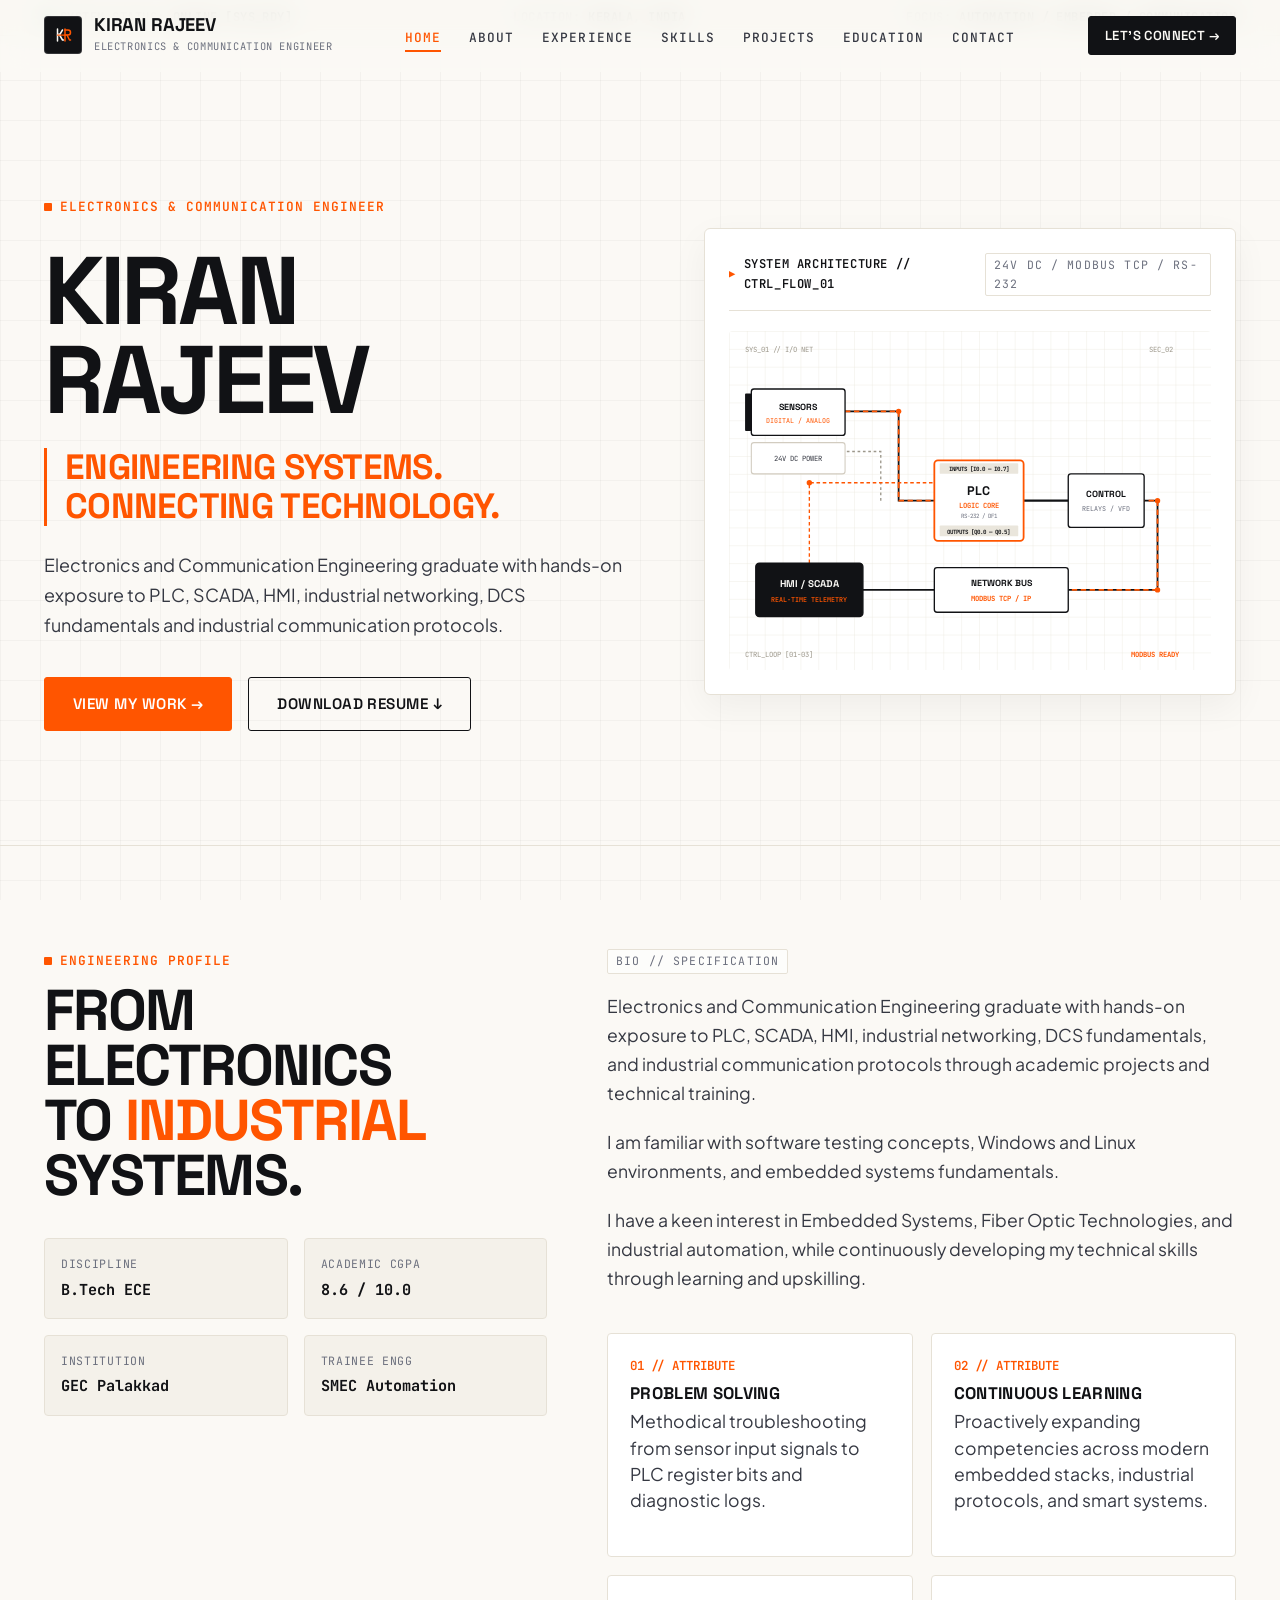
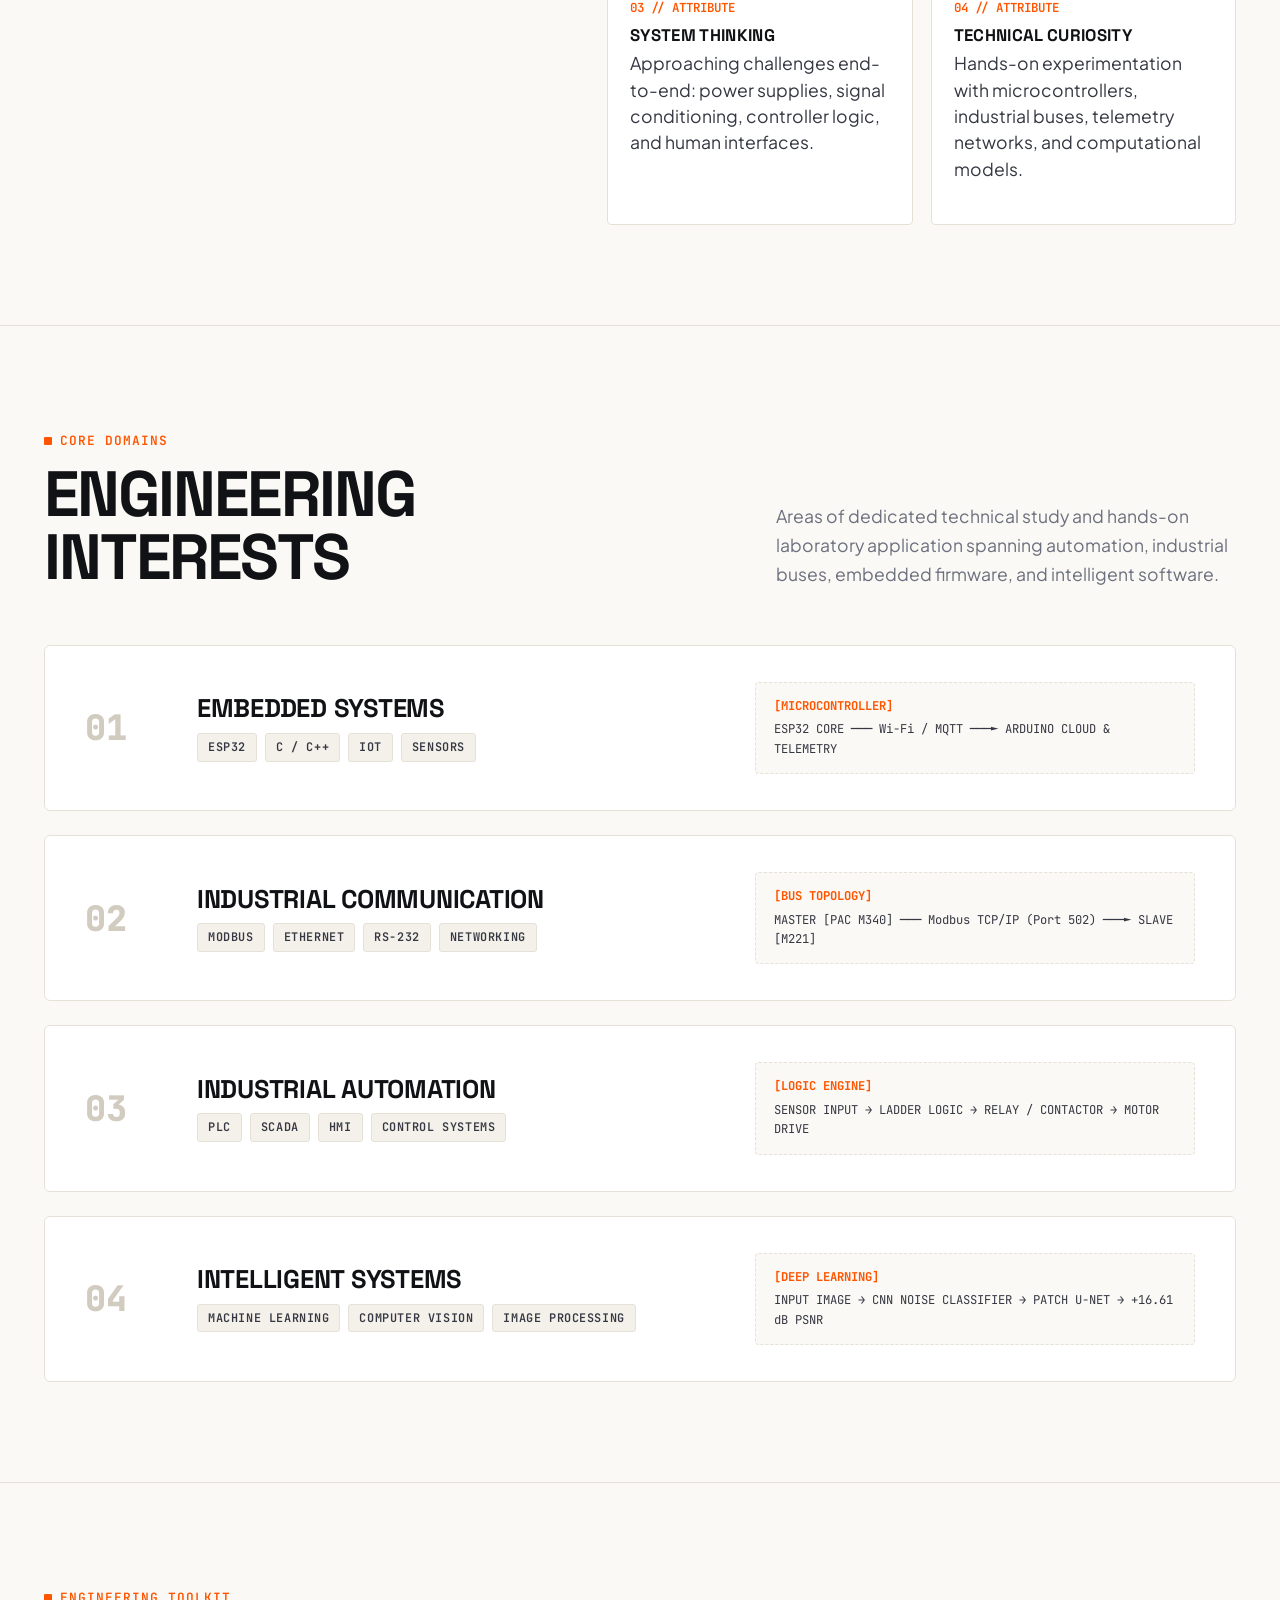
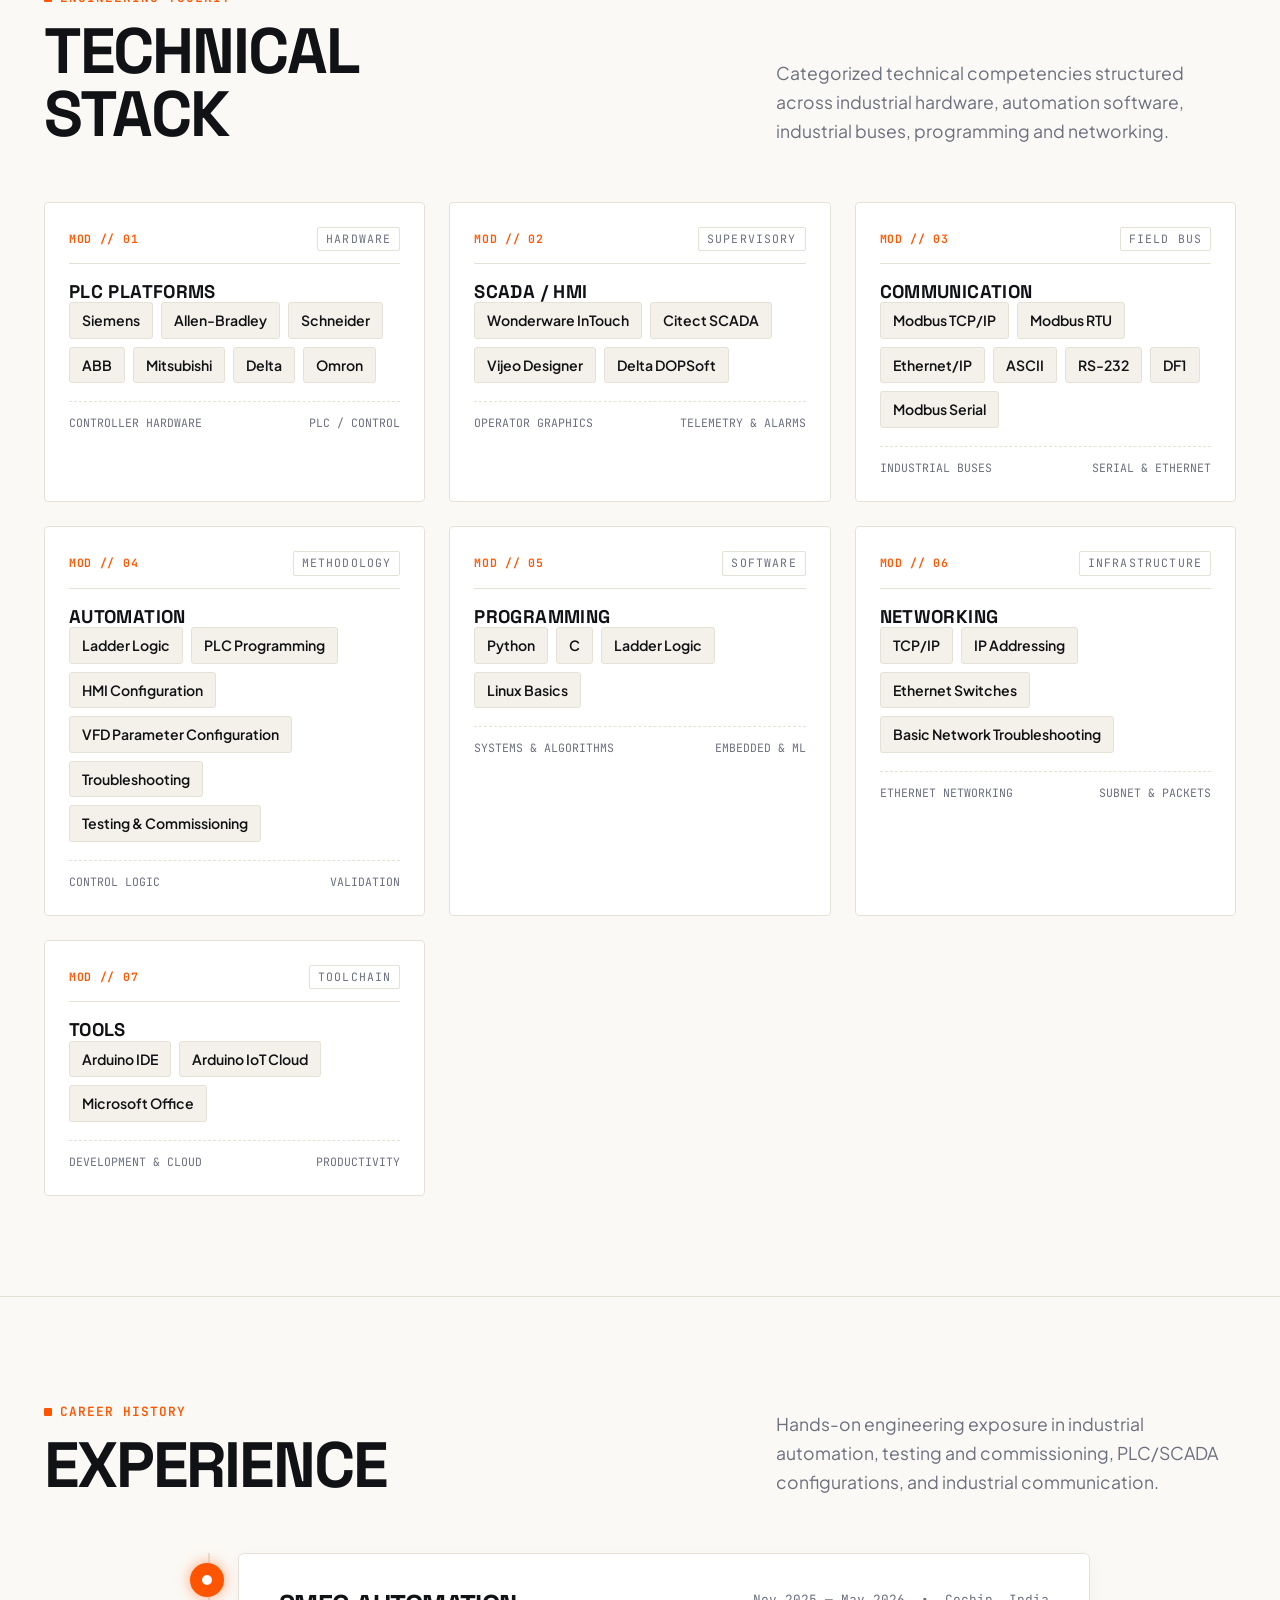
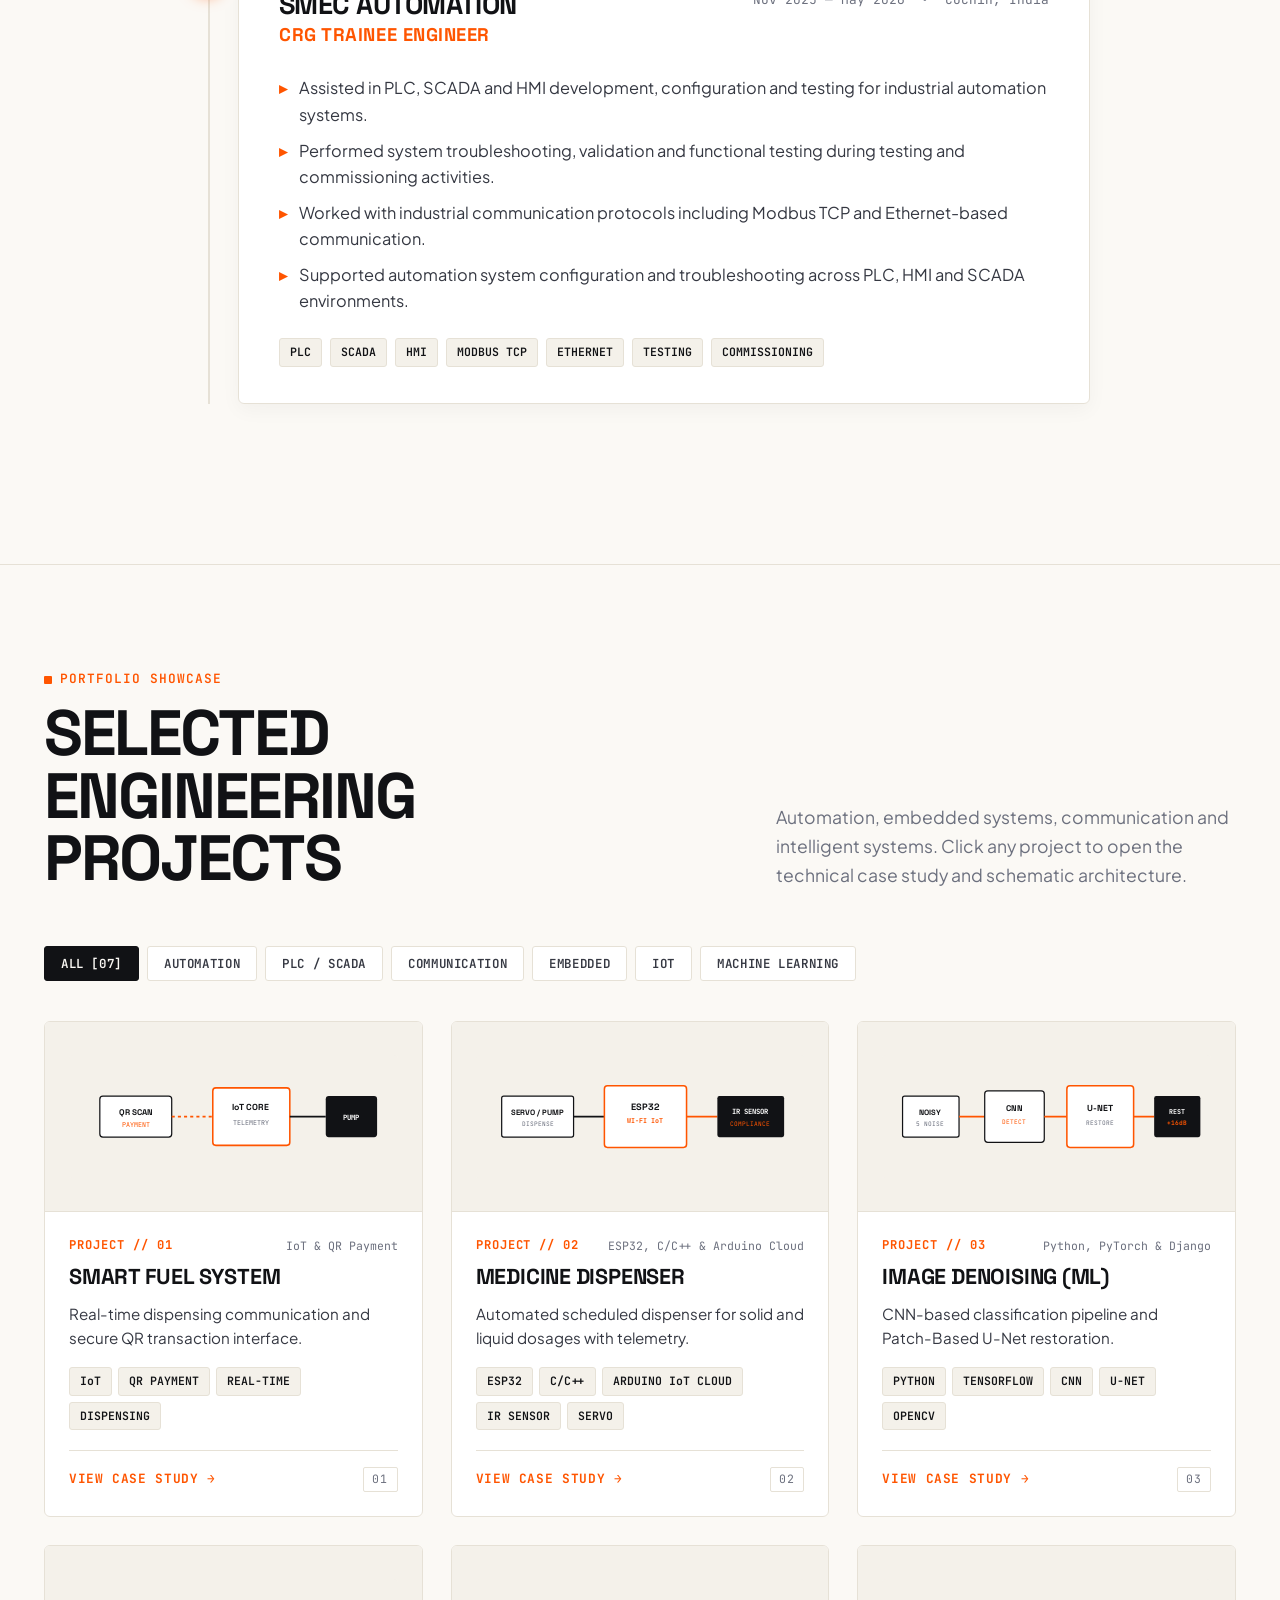
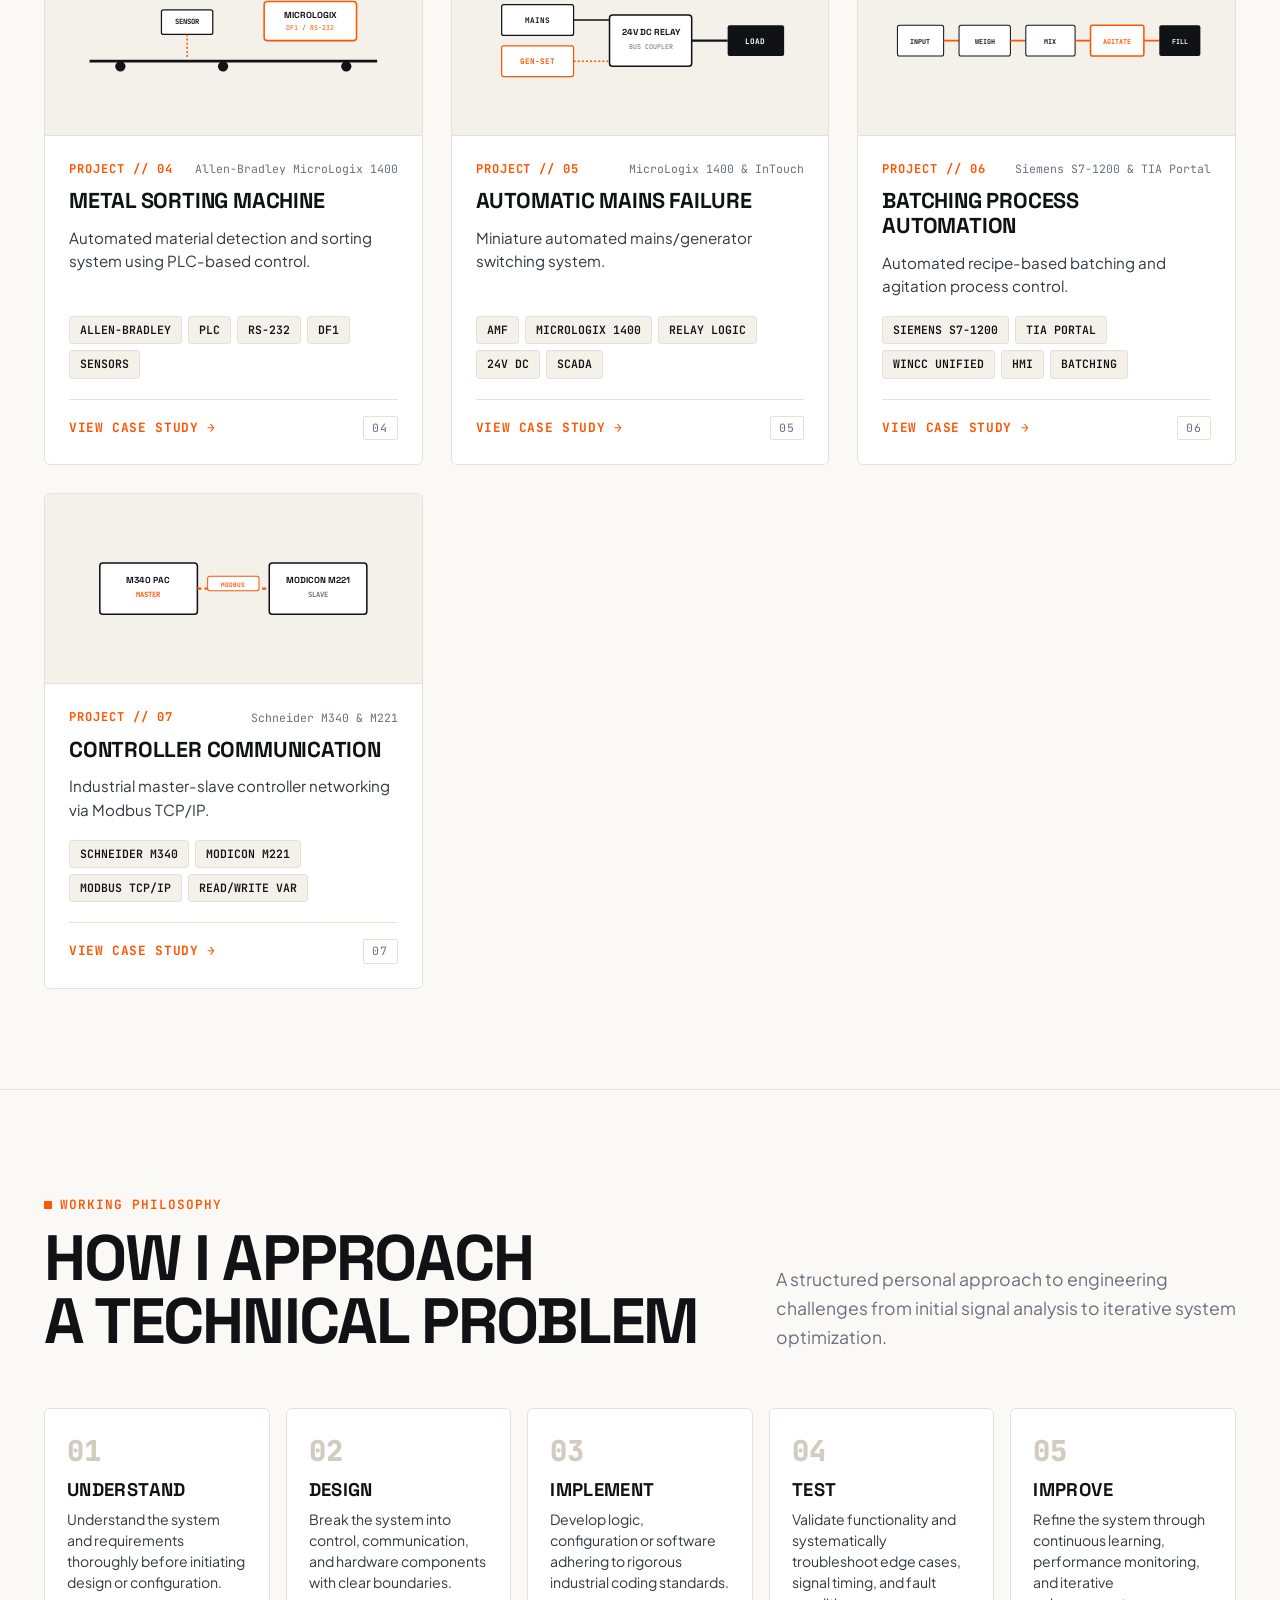
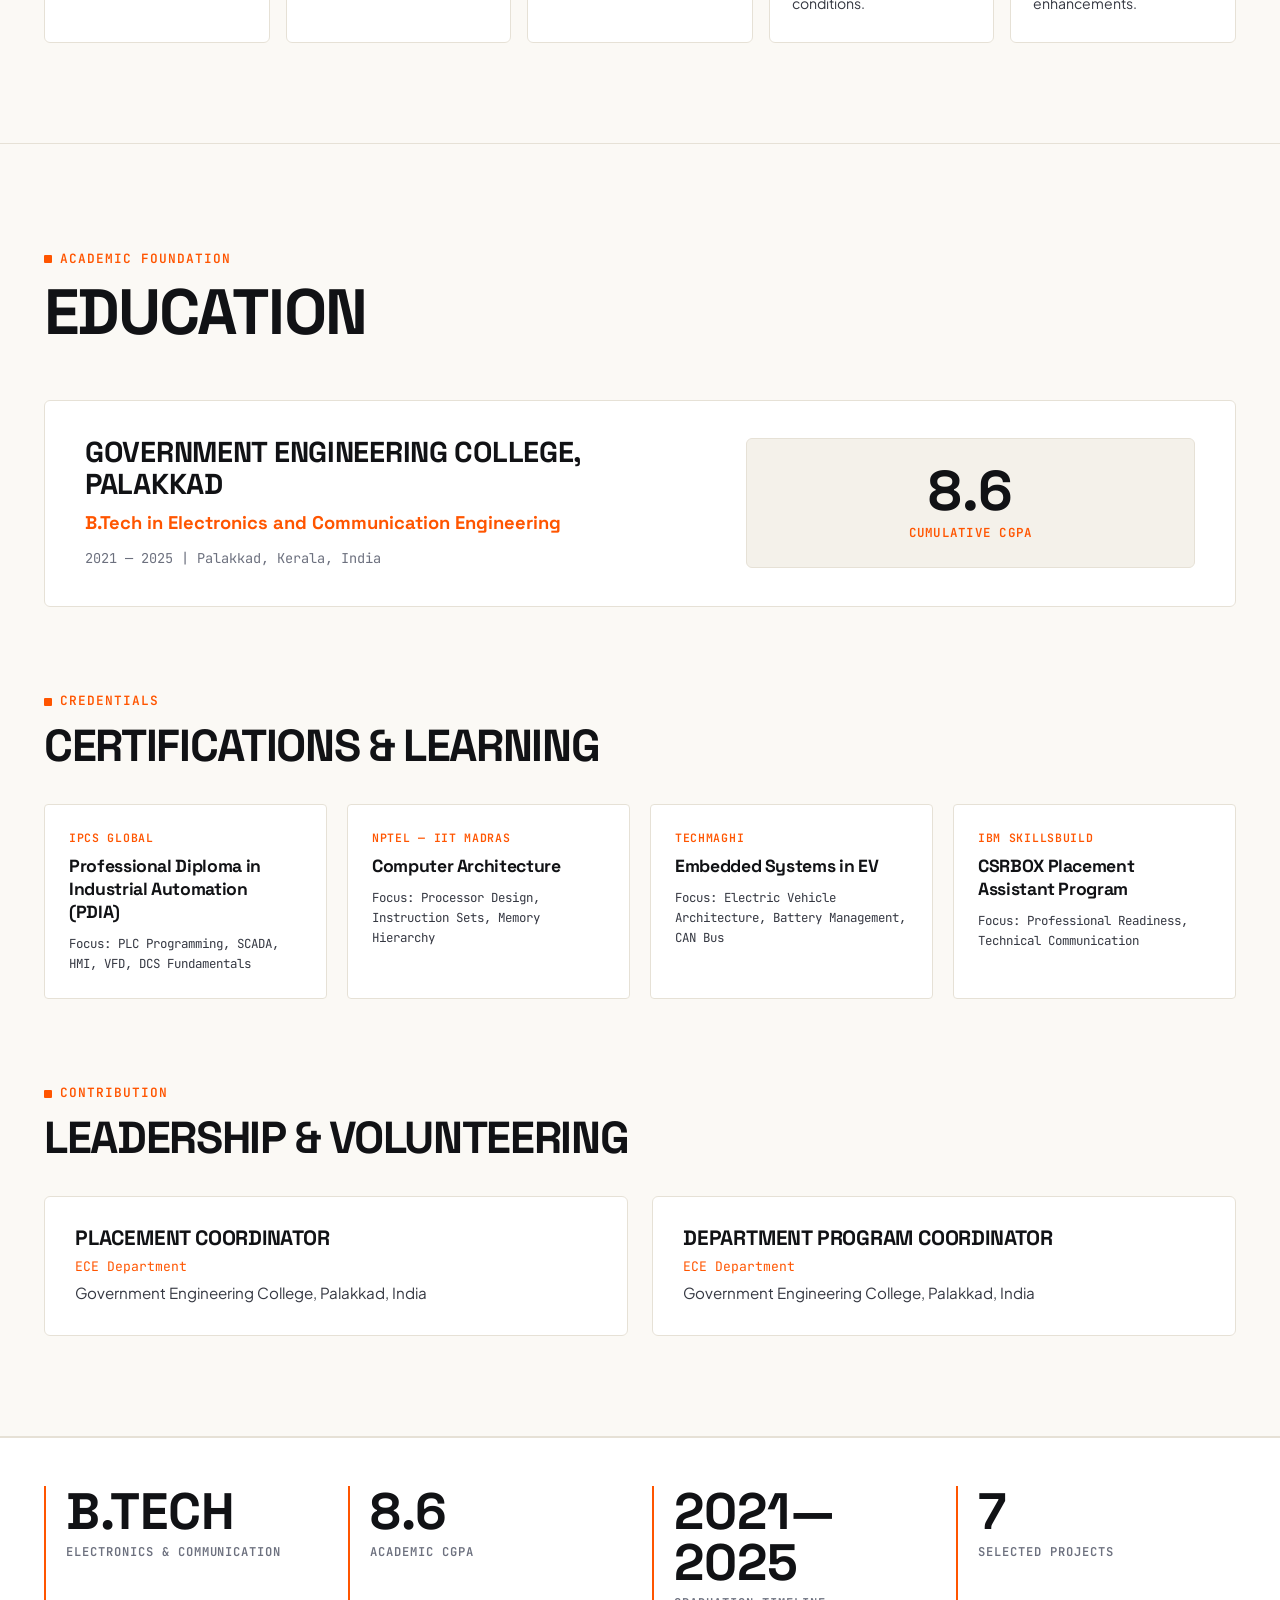
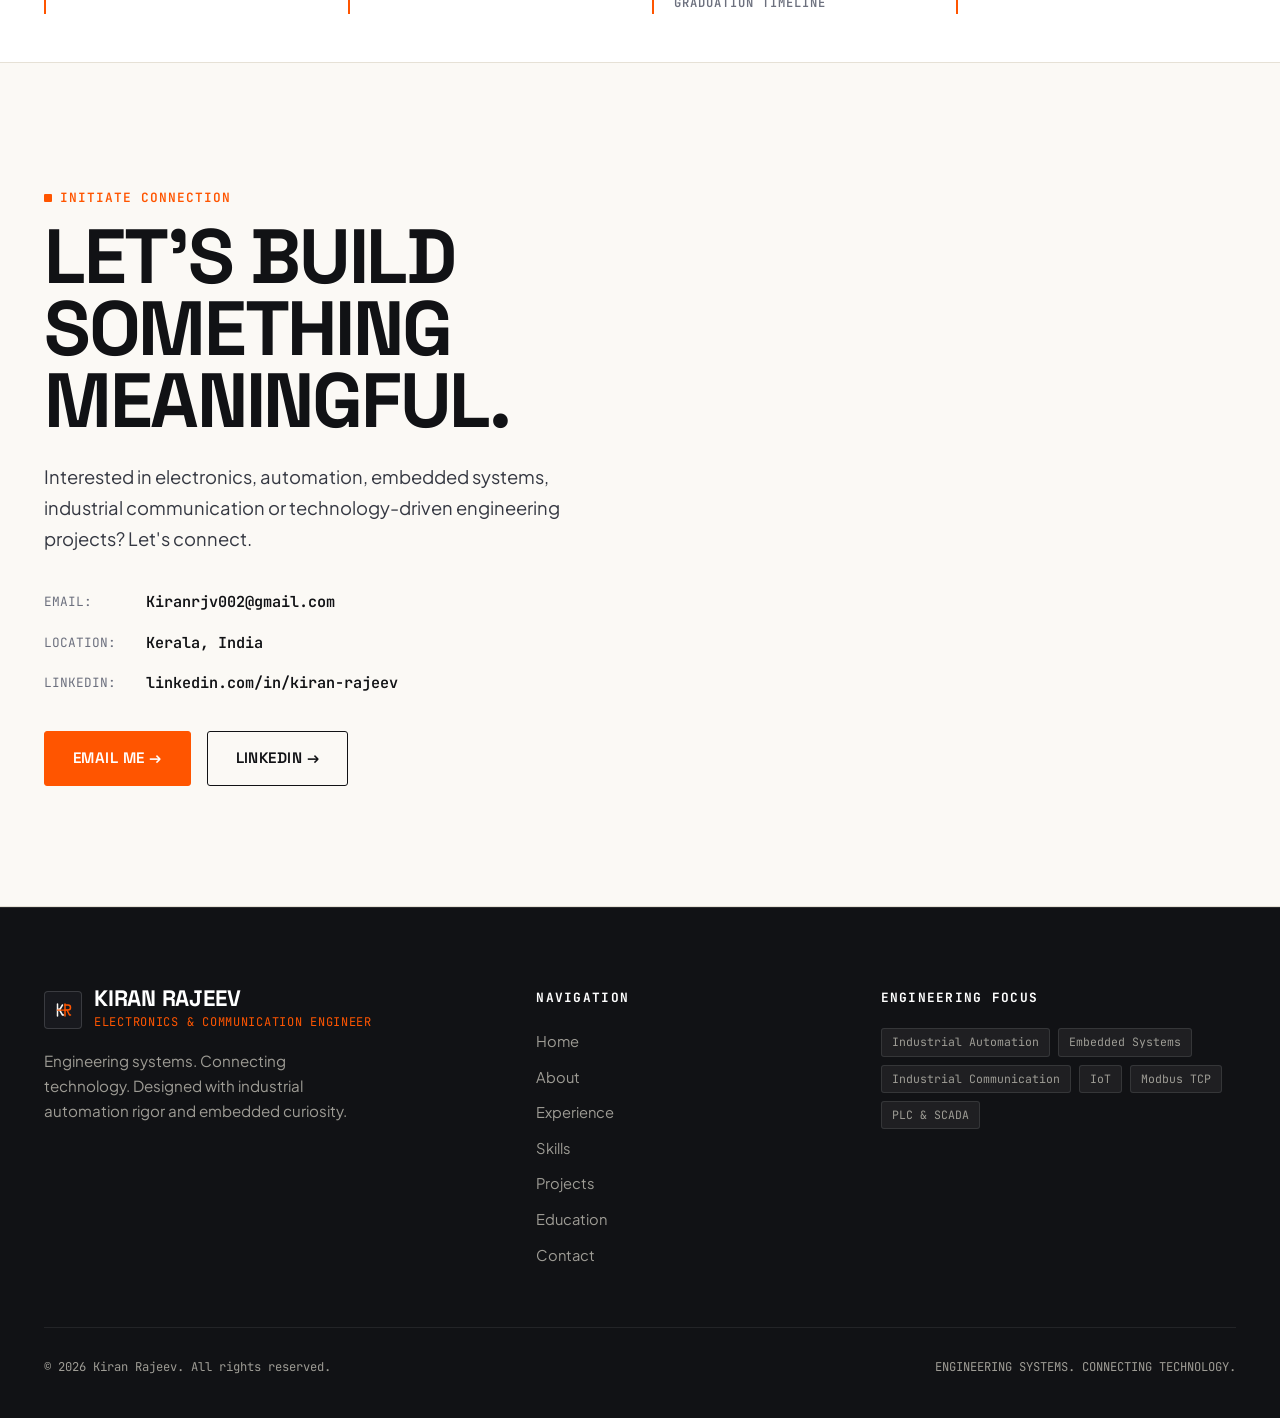
==== index.html @ c67a8791 "Fix resume download button" ====
<!DOCTYPE html>
<html lang="en">
<head>
  <meta charset="UTF-8">
  <meta name="viewport" content="width=device-width, initial-scale=1.0">
  <title>Kiran Rajeev | Electronics &amp; Communication Engineer</title>
  <meta name="description" content="Portfolio of Kiran Rajeev, Electronics and Communication Engineer with project experience in industrial automation, PLC, SCADA, HMI, industrial communication, embedded systems, IoT and machine learning.">
  <meta name="author" content="Kiran Rajeev">
  <link rel="icon" type="image/svg+xml" href="assets/favicon.svg">

  <!-- OpenGraph Metadata -->
  <meta property="og:title" content="Kiran Rajeev | Electronics &amp; Communication Engineer">
  <meta property="og:description" content="Engineering Systems. Connecting Technology. Industrial Automation, PLC/SCADA, Embedded Systems &amp; Industrial Communication.">
  <meta property="og:type" content="website">

  <!-- Google Fonts: Space Grotesk (Editorial Display), Plus Jakarta Sans (Clean Modern Body), JetBrains Mono (Technical Labels) -->
  <link rel="preconnect" href="https://fonts.googleapis.com">
  <link rel="preconnect" href="https://fonts.gstatic.com" crossorigin>
  <link href="https://fonts.googleapis.com/css2?family=JetBrains+Mono:wght@400;500;600;700&family=Plus+Jakarta+Sans:wght@300;400;500;600;700;800&family=Space+Grotesk:wght@400;500;600;700;800&display=swap" rel="stylesheet">

  <!-- Stylesheets -->
  <link rel="stylesheet" href="css/style.css">
  <link rel="stylesheet" href="css/engineering.css">
</head>
<body>

  <!-- ==========================================================================
       TOP SYSTEM STATUS BAR (Industrial Control Panel Element)
       ========================================================================== -->
  <aside class="system-status-bar" aria-label="System telemetry bar">
    <div class="container status-grid">
      <div class="status-item">
        <span class="led-indicator" aria-hidden="true"></span>
        <span class="status-key">SYSTEM STATUS:</span>
        <span class="status-val">ONLINE [SYS_RDY]</span>
      </div>
      <div class="status-item">
        <span class="status-key">LOCATION:</span>
        <span class="status-val">KERALA, INDIA</span>
      </div>
      <div class="status-item">
        <span class="status-key">FOCUS:</span>
        <span class="status-val">AUTOMATION / EMBEDDED / COMMUNICATION</span>
      </div>
      
    </div>
  </aside>

  <!-- ==========================================================================
       STICKY NAVIGATION BAR
       ========================================================================== -->
  <header class="site-header" id="navbar">
    <div class="container nav-inner">
      <a href="#hero" class="brand-logo" aria-label="Kiran Rajeev Homepage">
        <div class="monogram-icon" aria-hidden="true">
          <!-- Geometric Minimal Circuit KR Monogram -->
          <svg width="24" height="24" viewBox="0 0 48 48" fill="none">
            <line x1="13" y1="12" x2="13" y2="36" stroke="#FBF9F5" stroke-width="3" stroke-linecap="round"/>
            <path d="M13 24 H17 L23 14" stroke="#FBF9F5" stroke-width="3" stroke-linecap="round" stroke-linejoin="round"/>
            <path d="M16 22 L23 34 H25" stroke="#FBF9F5" stroke-width="3" stroke-linecap="round" stroke-linejoin="round"/>
            <path d="M13 24 H28" stroke="#FF5500" stroke-width="2.5" stroke-linecap="round"/>
            <line x1="28" y1="12" x2="28" y2="36" stroke="#FF5500" stroke-width="3" stroke-linecap="round"/>
            <path d="M28 14 H34 C37 14 39 16 39 19 C39 22 37 24 34 24 H28" stroke="#FF5500" stroke-width="3" stroke-linecap="round" stroke-linejoin="round"/>
            <path d="M32 24 L37 34 H39" stroke="#FF5500" stroke-width="3" stroke-linecap="round" stroke-linejoin="round"/>
          </svg>
        </div>
        <div class="brand-text">
          <span class="brand-name">KIRAN RAJEEV</span>
          <span class="brand-role">ELECTRONICS &amp; COMMUNICATION ENGINEER</span>
        </div>
      </a>

      <!-- Center & Right Navigation -->
      <nav aria-label="Main Navigation">
        <ul class="nav-menu" id="navMenu">
          <li><a href="#hero" class="nav-link active">Home</a></li>
          <li><a href="#about" class="nav-link">About</a></li>
          <li><a href="#experience" class="nav-link">Experience</a></li>
          <li><a href="#skills" class="nav-link">Skills</a></li>
          <li><a href="#projects" class="nav-link">Projects</a></li>
          <li><a href="#education" class="nav-link">Education</a></li>
          <li><a href="#contact" class="nav-link">Contact</a></li>
        </ul>
      </nav>

      <div class="nav-actions">
        <a href="#contact" class="btn btn-primary btn-sm">LET'S CONNECT →</a>
        <button class="menu-toggle" id="menuToggle" aria-label="Toggle Navigation Menu" aria-expanded="false">
          <span></span>
          <span></span>
          <span></span>
        </button>
      </div>
    </div>
  </header>

  <main id="mainContent">

    <!-- ==========================================================================
         05 & 06. HERO SECTION WITH INDUSTRIAL CONTROL SYSTEM BLUEPRINT
         ========================================================================== -->
    <section class="hero-section" id="hero">
      <div class="container hero-grid">
        
        <!-- Left Editorial Content -->
        <div class="hero-content">
          <div class="hero-eyebrow seq-hidden seq-delay-1">
            <span class="tech-label">ELECTRONICS &amp; COMMUNICATION ENGINEER</span>
          </div>

          <h1 class="hero-name seq-hidden seq-delay-2">
            <span>KIRAN</span>
            <span>RAJEEV</span>
          </h1>

          <div class="hero-statement seq-hidden seq-delay-3">
            ENGINEERING SYSTEMS.<br>CONNECTING TECHNOLOGY.
          </div>

          <p class="hero-desc seq-hidden seq-delay-4">
            Electronics and Communication Engineering graduate with hands-on exposure to PLC, SCADA, HMI, industrial networking, DCS fundamentals and industrial communication protocols.
          </p>

          <div class="hero-actions seq-hidden seq-delay-5">
            <a href="#projects" class="btn btn-orange">VIEW MY WORK →</a>
            <a href="assets/KIRAN_RAJEEV_CV.pdf"download class="btn btn-secondary">DOWNLOAD RESUME ↓</a>
          </div>
        </div>

        <!-- Right Abstract Engineering Blueprint Visualization -->
        <div class="hero-diagram-container seq-hidden seq-delay-3">
          <div class="diagram-header">
            <div class="diagram-title">SYSTEM ARCHITECTURE // CTRL_FLOW_01</div>
            <div class="coord-badge">24V DC / MODBUS TCP / RS-232</div>
          </div>

          <!-- Stylized Technical Control System SVG Blueprint -->
          <svg class="blueprint-svg" viewBox="0 0 540 380" fill="none" xmlns="http://www.w3.org/2000/svg">
            <defs>
              <!-- Blueprint subtle pattern -->
              <pattern id="heroGridPattern" width="20" height="20" patternUnits="userSpaceOnUse">
                <path d="M 20 0 L 0 0 0 20" fill="none" stroke="#EAE6DC" stroke-width="0.8"/>
              </pattern>
            </defs>
            <rect width="540" height="380" fill="url(#heroGridPattern)" rx="4"/>

            <!-- Coordinate Labels -->
            <text x="18" y="24" font-family="JetBrains Mono" font-size="8" fill="#9C978B">SYS_01 // I/O NET</text>
            <text x="470" y="24" font-family="JetBrains Mono" font-size="8" fill="#9C978B">SEC_02</text>
            <text x="18" y="365" font-family="JetBrains Mono" font-size="8" fill="#9C978B">CTRL_LOOP [01-03]</text>
            <text x="450" y="365" font-family="JetBrains Mono" font-size="8" fill="#FF5500" font-weight="700">MODBUS READY</text>

            <!-- Signal Wire Traces (Connecting Nodes) -->
            <!-- Sensors to PLC -->
            <path d="M 120 90 L 190 90 L 190 190 L 230 190" stroke="#111215" stroke-width="2" stroke-linecap="round"/>
            <path d="M 120 90 L 190 90 L 190 190 L 230 190" stroke="#FF5500" stroke-width="2" class="signal-path-active"/>

            <!-- Sensors 24V DC Feed -->
            <path d="M 120 135 L 170 135 L 170 190" stroke="#9C978B" stroke-width="1.5" stroke-dasharray="3 3"/>

            <!-- PLC to Control Engine -->
            <path d="M 330 190 L 380 190" stroke="#111215" stroke-width="2.5"/>

            <!-- Control to Network Bus -->
            <path d="M 440 190 L 480 190 L 480 290 L 380 290" stroke="#111215" stroke-width="2"/>
            <path d="M 440 190 L 480 190 L 480 290 L 380 290" stroke="#FF5500" stroke-width="2" class="signal-path-active"/>

            <!-- Network to HMI/SCADA -->
            <path d="M 230 290 L 150 290" stroke="#111215" stroke-width="2"/>

            <!-- Feedback Return loop -->
            <path d="M 90 260 L 90 170 L 230 170" stroke="#FF5500" stroke-width="1.5" stroke-dasharray="4 3"/>

            <!-- NODE 01: SENSORS & TRANSDUCERS -->
            <g class="node-group">
              <rect x="25" y="65" width="105" height="52" rx="3" fill="#FFFFFF" stroke="#111215" stroke-width="1.5"/>
              <text x="77" y="88" font-family="Space Grotesk" font-size="10" font-weight="700" text-anchor="middle" fill="#111215">SENSORS</text>
              <text x="77" y="103" font-family="JetBrains Mono" font-size="7.5" text-anchor="middle" fill="#FF5500">DIGITAL / ANALOG</text>
              <rect x="18" y="70" width="7" height="42" fill="#111215" rx="1"/>
            </g>

            <g class="node-group">
              <rect x="25" y="125" width="105" height="35" rx="3" fill="#FFFFFF" stroke="#D2CCC0" stroke-width="1.2"/>
              <text x="77" y="146" font-family="JetBrains Mono" font-size="8" text-anchor="middle" fill="#353842">24V DC POWER</text>
            </g>

            <!-- NODE 02: PLC CPU (CENTRAL CONTROLLER) -->
            <g class="node-group">
              <rect x="230" y="145" width="100" height="90" rx="4" fill="#FFFFFF" stroke="#FF5500" stroke-width="2"/>
              <!-- Top terminal block -->
              <rect x="236" y="148" width="88" height="12" fill="#EAE6DC" rx="1"/>
              <text x="280" y="157" font-family="JetBrains Mono" font-size="6.5" font-weight="700" text-anchor="middle" fill="#111215">INPUTS [I0.0 — I0.7]</text>
              <!-- Center CPU Label -->
              <text x="280" y="184" font-family="Space Grotesk" font-size="14" font-weight="800" text-anchor="middle" fill="#111215">PLC</text>
              <text x="280" y="198" font-family="JetBrains Mono" font-size="8" font-weight="600" text-anchor="middle" fill="#FF5500">LOGIC CORE</text>
              <text x="280" y="210" font-family="JetBrains Mono" font-size="6.5" text-anchor="middle" fill="#6C707E">RS-232 / DF1</text>
              <!-- Bottom terminal block -->
              <rect x="236" y="218" width="88" height="12" fill="#EAE6DC" rx="1"/>
              <text x="280" y="227" font-family="JetBrains Mono" font-size="6.5" font-weight="700" text-anchor="middle" fill="#111215">OUTPUTS [Q0.0 — Q0.5]</text>
            </g>

            <!-- NODE 03: CONTROL ENGINE / VFD ACTUATORS -->
            <g class="node-group">
              <rect x="380" y="160" width="85" height="60" rx="3" fill="#FFFFFF" stroke="#111215" stroke-width="1.5"/>
              <text x="422" y="186" font-family="Space Grotesk" font-size="10" font-weight="700" text-anchor="middle" fill="#111215">CONTROL</text>
              <text x="422" y="202" font-family="JetBrains Mono" font-size="7.5" text-anchor="middle" fill="#6C707E">RELAYS / VFD</text>
            </g>

            <!-- NODE 04: INDUSTRIAL NETWORK (MODBUS TCP / ETHERNET) -->
            <g class="node-group">
              <rect x="230" y="265" width="150" height="50" rx="3" fill="#FFFFFF" stroke="#111215" stroke-width="1.5"/>
              <text x="305" y="286" font-family="Space Grotesk" font-size="10" font-weight="700" text-anchor="middle" fill="#111215">NETWORK BUS</text>
              <text x="305" y="302" font-family="JetBrains Mono" font-size="8" font-weight="700" text-anchor="middle" fill="#FF5500">MODBUS TCP / IP</text>
            </g>

            <!-- NODE 05: HMI / SCADA SUPERVISORY -->
            <g class="node-group">
              <rect x="30" y="260" width="120" height="60" rx="4" fill="#111215" stroke="#111215" stroke-width="1.5"/>
              <text x="90" y="287" font-family="Space Grotesk" font-size="11" font-weight="700" text-anchor="middle" fill="#FBF9F5">HMI / SCADA</text>
              <text x="90" y="303" font-family="JetBrains Mono" font-size="7.5" font-weight="600" text-anchor="middle" fill="#FF5500">REAL-TIME TELEMETRY</text>
            </g>

            <!-- Test Points / Solder Vias Decor -->
            <circle cx="190" cy="90" r="3" fill="#FF5500"/>
            <circle cx="480" cy="190" r="3" fill="#FF5500"/>
            <circle cx="480" cy="290" r="3" fill="#FF5500"/>
            <circle cx="90" cy="170" r="3" fill="#FF5500"/>
          </svg>
        </div>

      </div>
    </section>

    <!-- ==========================================================================
         07. ABOUT SECTION (Editorial Split Layout)
         ========================================================================== -->
    <section class="section" id="about">
      <div class="container about-grid">
        
        <!-- Left Large Editorial Statement -->
        <div class="about-statement-box">
          <span class="tech-label">ENGINEERING PROFILE</span>
          <h2 class="about-statement">
            FROM<br>
            ELECTRONICS<br>
            TO <mark>INDUSTRIAL</mark><br>
            SYSTEMS.
          </h2>

          <div class="about-specs">
            <div class="spec-box">
              <div class="spec-key">DISCIPLINE</div>
              <div class="spec-val">B.Tech ECE</div>
            </div>
            <div class="spec-box">
              <div class="spec-key">ACADEMIC CGPA</div>
              <div class="spec-val">8.6 / 10.0</div>
            </div>
            <div class="spec-box">
              <div class="spec-key">INSTITUTION</div>
              <div class="spec-val">GEC Palakkad</div>
            </div>
            <div class="spec-box">
              <div class="spec-key">TRAINEE ENGG</div>
              <div class="spec-val">SMEC Automation</div>
            </div>
          </div>
        </div>

        <!-- Right Accurate Professional Narrative & Attribute Cards -->
        <div class="about-narrative">
          <span class="coord-badge" style="margin-bottom: 18px; display: inline-block;">BIO // SPECIFICATION</span>
          <p>
            Electronics and Communication Engineering graduate with hands-on exposure to PLC, SCADA, HMI, industrial networking, DCS fundamentals, and industrial communication protocols through academic projects and technical training.
          </p>
          <p>
            I am familiar with software testing concepts, Windows and Linux environments, and embedded systems fundamentals.
          </p>
          <p>
            I have a keen interest in Embedded Systems, Fiber Optic Technologies, and industrial automation, while continuously developing my technical skills through learning and upskilling.
          </p>

          <!-- 4 Attribute Cards -->
          <div class="attributes-grid">
            <div class="attribute-card">
              <div class="attribute-num">01 // ATTRIBUTE</div>
              <h3 class="attribute-title">PROBLEM SOLVING</h3>
              <p class="attribute-desc">Methodical troubleshooting from sensor input signals to PLC register bits and diagnostic logs.</p>
            </div>
            <div class="attribute-card">
              <div class="attribute-num">02 // ATTRIBUTE</div>
              <h3 class="attribute-title">CONTINUOUS LEARNING</h3>
              <p class="attribute-desc">Proactively expanding competencies across modern embedded stacks, industrial protocols, and smart systems.</p>
            </div>
            <div class="attribute-card">
              <div class="attribute-num">03 // ATTRIBUTE</div>
              <h3 class="attribute-title">SYSTEM THINKING</h3>
              <p class="attribute-desc">Approaching challenges end-to-end: power supplies, signal conditioning, controller logic, and human interfaces.</p>
            </div>
            <div class="attribute-card">
              <div class="attribute-num">04 // ATTRIBUTE</div>
              <h3 class="attribute-title">TECHNICAL CURIOSITY</h3>
              <p class="attribute-desc">Hands-on experimentation with microcontrollers, industrial buses, telemetry networks, and computational models.</p>
            </div>
          </div>
        </div>

      </div>
    </section>

    <!-- ==========================================================================
         08. ENGINEERING INTERESTS (4 Large Horizontal Cards)
         ========================================================================== -->
    <section class="section" id="interests">
      <div class="container">
        <div class="section-header-editorial">
          <div>
            <span class="tech-label">CORE DOMAINS</span>
            <h2 class="editorial-title">ENGINEERING<br>INTERESTS</h2>
          </div>
          <p class="editorial-subtitle">
            Areas of dedicated technical study and hands-on laboratory application spanning automation, industrial buses, embedded firmware, and intelligent software.
          </p>
        </div>

        <div class="interests-list">
          
           <!-- Card 01: Embedded Systems -->
          <div class="interest-card">
            <div class="interest-index">01</div>
            <div class="interest-header">
              <h3>EMBEDDED SYSTEMS</h3>
              <div class="interest-pills">
                <span class="interest-pill">ESP32</span>
                <span class="interest-pill">C / C++</span>
                <span class="interest-pill">IoT</span>
                <span class="interest-pill">SENSORS</span>
              </div>
            </div>
            <div class="interest-diagram">
              <div class="schematic-box">
                <span style="color: var(--accent-orange); font-weight: 700;">[MICROCONTROLLER]</span>
                <div style="margin-top: 4px; color: var(--text-secondary);">
                  ESP32 CORE ─── Wi-Fi / MQTT ───► ARDUINO CLOUD &amp; TELEMETRY
                </div>
              </div>
            </div>
          </div>

             <!-- Card 02: Industrial Communication -->
          <div class="interest-card">
            <div class="interest-index">02</div>
            <div class="interest-header">
              <h3>INDUSTRIAL COMMUNICATION</h3>
              <div class="interest-pills">
                <span class="interest-pill">MODBUS</span>
                <span class="interest-pill">ETHERNET</span>
                <span class="interest-pill">RS-232</span>
                <span class="interest-pill">NETWORKING</span>
              </div>
            </div>
            <div class="interest-diagram">
              <div class="schematic-box">
                <span style="color: var(--accent-orange); font-weight: 700;">[BUS TOPOLOGY]</span>
                <div style="margin-top: 4px; color: var(--text-secondary);">
                  MASTER [PAC M340] ─── Modbus TCP/IP (Port 502) ───► SLAVE [M221]
                </div>
              </div>
            </div>
          </div>

          <!-- Card 03: Industrial Automation -->
          <div class="interest-card">
            <div class="interest-index">03</div>
            <div class="interest-header">
              <h3>INDUSTRIAL AUTOMATION</h3>
              <div class="interest-pills">
                <span class="interest-pill">PLC</span>
                <span class="interest-pill">SCADA</span>
                <span class="interest-pill">HMI</span>
                <span class="interest-pill">CONTROL SYSTEMS</span>
              </div>
            </div>
            <div class="interest-diagram">
              <div class="schematic-box">
                <span style="color: var(--accent-orange); font-weight: 700;">[LOGIC ENGINE]</span>
                <div style="margin-top: 4px; color: var(--text-secondary);">
                  SENSOR INPUT → LADDER LOGIC → RELAY / CONTACTOR → MOTOR DRIVE
                </div>
              </div>
            </div>
          </div>
         
          <!-- Card 04: Intelligent Systems -->
          <div class="interest-card">
            <div class="interest-index">04</div>
            <div class="interest-header">
              <h3>INTELLIGENT SYSTEMS</h3>
              <div class="interest-pills">
                <span class="interest-pill">MACHINE LEARNING</span>
                <span class="interest-pill">COMPUTER VISION</span>
                <span class="interest-pill">IMAGE PROCESSING</span>
              </div>
            </div>
            <div class="interest-diagram">
              <div class="schematic-box">
                <span style="color: var(--accent-orange); font-weight: 700;">[DEEP LEARNING]</span>
                <div style="margin-top: 4px; color: var(--text-secondary);">
                  INPUT IMAGE → CNN NOISE CLASSIFIER → PATCH U-NET → +16.61 dB PSNR
                </div>
              </div>
            </div>
          </div>

        </div>
      </div>
    </section>

    <!-- ==========================================================================
         09. TECHNICAL STACK (Modular Cards)
         ========================================================================== -->
    <section class="section" id="skills">
      <div class="container">
        <div class="section-header-editorial">
          <div>
            <span class="tech-label">ENGINEERING TOOLKIT</span>
            <h2 class="editorial-title">TECHNICAL<br>STACK</h2>
          </div>
          <p class="editorial-subtitle">
            Categorized technical competencies structured across industrial hardware, automation software, industrial buses, programming and networking.
          </p>
        </div>

        <div class="stack-grid">
          
          <!-- Module 1: PLC Platforms -->
          <div class="stack-module">
            <div class="stack-module-top">
              <span class="module-code">MOD // 01</span>
              <span class="coord-badge">HARDWARE</span>
            </div>
            <h3 class="module-category">PLC PLATFORMS</h3>
            <div class="module-pills">
              <span class="module-pill">Siemens</span>
              <span class="module-pill">Allen-Bradley</span>
              <span class="module-pill">Schneider</span>
              <span class="module-pill">ABB</span>
              <span class="module-pill">Mitsubishi</span>
              <span class="module-pill">Delta</span>
              <span class="module-pill">Omron</span>
            </div>
            <div class="module-footer">
              <span>CONTROLLER HARDWARE</span>
              <span>PLC / CONTROL</span>
            </div>
          </div>

          <!-- Module 2: SCADA / HMI -->
          <div class="stack-module">
            <div class="stack-module-top">
              <span class="module-code">MOD // 02</span>
              <span class="coord-badge">SUPERVISORY</span>
            </div>
            <h3 class="module-category">SCADA / HMI</h3>
            <div class="module-pills">
              <span class="module-pill">Wonderware InTouch</span>
              <span class="module-pill">Citect SCADA</span>
              <span class="module-pill">Vijeo Designer</span>
              <span class="module-pill">Delta DOPSoft</span>
            </div>
            <div class="module-footer">
              <span>OPERATOR GRAPHICS</span>
              <span>TELEMETRY &amp; ALARMS</span>
            </div>
          </div>

          <!-- Module 3: Communication Protocols -->
          <div class="stack-module">
            <div class="stack-module-top">
              <span class="module-code">MOD // 03</span>
              <span class="coord-badge">FIELD BUS</span>
            </div>
            <h3 class="module-category">COMMUNICATION</h3>
            <div class="module-pills">
              <span class="module-pill">Modbus TCP/IP</span>
              <span class="module-pill">Modbus RTU</span>
              <span class="module-pill">Ethernet/IP</span>
              <span class="module-pill">ASCII</span>
              <span class="module-pill">RS-232</span>
              <span class="module-pill">DF1</span>
              <span class="module-pill">Modbus Serial</span>
            </div>
            <div class="module-footer">
              <span>INDUSTRIAL BUSES</span>
              <span>SERIAL &amp; ETHERNET</span>
            </div>
          </div>

          <!-- Module 4: Automation Engineering -->
          <div class="stack-module">
            <div class="stack-module-top">
              <span class="module-code">MOD // 04</span>
              <span class="coord-badge">METHODOLOGY</span>
            </div>
            <h3 class="module-category">AUTOMATION</h3>
            <div class="module-pills">
              <span class="module-pill">Ladder Logic</span>
              <span class="module-pill">PLC Programming</span>
              <span class="module-pill">HMI Configuration</span>
              <span class="module-pill">VFD Parameter Configuration</span>
              <span class="module-pill">Troubleshooting</span>
              <span class="module-pill">Testing &amp; Commissioning</span>
            </div>
            <div class="module-footer">
              <span>CONTROL LOGIC</span>
              <span>VALIDATION</span>
            </div>
          </div>

          <!-- Module 5: Programming -->
          <div class="stack-module">
            <div class="stack-module-top">
              <span class="module-code">MOD // 05</span>
              <span class="coord-badge">SOFTWARE</span>
            </div>
            <h3 class="module-category">PROGRAMMING</h3>
            <div class="module-pills">
              <span class="module-pill">Python</span>
              <span class="module-pill">C</span>
              <span class="module-pill">Ladder Logic</span>
              <span class="module-pill">Linux Basics</span>
            </div>
            <div class="module-footer">
              <span>SYSTEMS &amp; ALGORITHMS</span>
              <span>EMBEDDED &amp; ML</span>
            </div>
          </div>

          <!-- Module 6: Networking -->
          <div class="stack-module">
            <div class="stack-module-top">
              <span class="module-code">MOD // 06</span>
              <span class="coord-badge">INFRASTRUCTURE</span>
            </div>
            <h3 class="module-category">NETWORKING</h3>
            <div class="module-pills">
              <span class="module-pill">TCP/IP</span>
              <span class="module-pill">IP Addressing</span>
              <span class="module-pill">Ethernet Switches</span>
              <span class="module-pill">Basic Network Troubleshooting</span>
            </div>
            <div class="module-footer">
              <span>ETHERNET NETWORKING</span>
              <span>SUBNET &amp; PACKETS</span>
            </div>
          </div>

          <!-- Module 7: Tools & Ecosystem -->
          <div class="stack-module">
            <div class="stack-module-top">
              <span class="module-code">MOD // 07</span>
              <span class="coord-badge">TOOLCHAIN</span>
            </div>
            <h3 class="module-category">TOOLS</h3>
            <div class="module-pills">
              <span class="module-pill">Arduino IDE</span>
              <span class="module-pill">Arduino IoT Cloud</span>
              <span class="module-pill">Microsoft Office</span>
            </div>
            <div class="module-footer">
              <span>DEVELOPMENT &amp; CLOUD</span>
              <span>PRODUCTIVITY</span>
            </div>
          </div>

        </div>
      </div>
    </section>

    <!-- ==========================================================================
         10. EXPERIENCE SECTION (Vertical Engineering Timeline)
         ========================================================================== -->
    <section class="section" id="experience">
      <div class="container">
        <div class="section-header-editorial">
          <div>
            <span class="tech-label">CAREER HISTORY</span>
            <h2 class="editorial-title">EXPERIENCE</h2>
          </div>
          <p class="editorial-subtitle">
            Hands-on engineering exposure in industrial automation, testing and commissioning, PLC/SCADA configurations, and industrial communication.
          </p>
        </div>

        <div class="timeline-container">
          <!-- Stationary and moving signal line -->
          <div class="timeline-bus" aria-hidden="true"></div>
          <div class="timeline-bus-active" aria-hidden="true"></div>

          <!-- SMEC Automation Experience Node -->
          <div class="timeline-node active">
            <div class="timeline-marker" aria-hidden="true"></div>
            <div class="timeline-card">
              <div class="timeline-header">
                <div>
                  <h3 class="timeline-company">SMEC AUTOMATION</h3>
                  <div class="timeline-role">CRG TRAINEE ENGINEER</div>
                </div>
                <div class="timeline-meta">
                  <span>Nov 2025 — May 2026</span>
                  <span>•</span>
                  <span>Cochin, India</span>
                </div>
              </div>

              <ul class="timeline-bullets">
                <li>Assisted in PLC, SCADA and HMI development, configuration and testing for industrial automation systems.</li>
                <li>Performed system troubleshooting, validation and functional testing during testing and commissioning activities.</li>
                <li>Worked with industrial communication protocols including Modbus TCP and Ethernet-based communication.</li>
                <li>Supported automation system configuration and troubleshooting across PLC, HMI and SCADA environments.</li>
              </ul>

              <div class="timeline-tags">
                <span class="tech-tag">PLC</span>
                <span class="tech-tag">SCADA</span>
                <span class="tech-tag">HMI</span>
                <span class="tech-tag">MODBUS TCP</span>
                <span class="tech-tag">ETHERNET</span>
                <span class="tech-tag">TESTING</span>
                <span class="tech-tag">COMMISSIONING</span>
              </div>
            </div>
          </div>

        </div>
      </div>
    </section>

    <!-- ==========================================================================
         11, 12 & 13. PROJECTS — MAIN FEATURE (7 Technical Case Studies + Filters)
         ========================================================================== -->
    <section class="section" id="projects">
      <div class="container">
        <div class="section-header-editorial">
          <div>
            <span class="tech-label">PORTFOLIO SHOWCASE</span>
            <h2 class="editorial-title">SELECTED<br>ENGINEERING<br>PROJECTS</h2>
          </div>
          <p class="editorial-subtitle">
            Automation, embedded systems, communication and intelligent systems. Click any project to open the technical case study and schematic architecture.
          </p>
        </div>

        <!-- Project Category Filters -->
        <div class="project-filters" role="tablist" aria-label="Project Categories">
          <button class="filter-btn active" data-filter="all">ALL [07]</button>
          <button class="filter-btn" data-filter="automation">AUTOMATION</button>
          <button class="filter-btn" data-filter="plc">PLC / SCADA</button>
          <button class="filter-btn" data-filter="communication">COMMUNICATION</button>
          <button class="filter-btn" data-filter="embedded">EMBEDDED</button>
          <button class="filter-btn" data-filter="iot">IoT</button>
          <button class="filter-btn" data-filter="ml">MACHINE LEARNING</button>
        </div>

        <!-- 7 Detailed Project Cards -->
        <div class="projects-grid">
          <!-- PROJECT 01: Smart Fuel System -->
          <article class="project-card" data-project-id="5" data-categories="iot embedded">
            <div class="project-visual-preview">
              <svg class="project-schematic-svg" viewBox="0 0 320 120" fill="none">
                <rect width="320" height="120" fill="#F4F1EA" rx="4"/>
                <rect x="30" y="40" width="70" height="40" rx="3" fill="#FFFFFF" stroke="#111215" stroke-width="1.2"/>
                <text x="65" y="58" font-family="Space Grotesk" font-size="8" font-weight="700" text-anchor="middle" fill="#111215">QR SCAN</text>
                <text x="65" y="70" font-family="JetBrains Mono" font-size="6.5" text-anchor="middle" fill="#FF5500">PAYMENT</text>
                <path d="M100 60 H140" stroke="#FF5500" stroke-width="1.5" stroke-dasharray="3 3"/>
                <!-- IoT Unit -->
                <rect x="140" y="32" width="75" height="56" rx="3" fill="#FFFFFF" stroke="#FF5500" stroke-width="1.5"/>
                <text x="177" y="54" font-family="Space Grotesk" font-size="8.5" font-weight="700" text-anchor="middle" fill="#111215">IoT CORE</text>
                <text x="177" y="68" font-family="JetBrains Mono" font-size="6.5" text-anchor="middle" fill="#6C707E">TELEMETRY</text>
                <path d="M215 60 H250" stroke="#111215" stroke-width="1.5"/>
                <rect x="250" y="40" width="50" height="40" rx="3" fill="#111215"/>
                <text x="275" y="63" font-family="JetBrains Mono" font-size="7" font-weight="700" text-anchor="middle" fill="#FFFFFF">PUMP</text>
              </svg>
            </div>
            <div class="project-card-body">
              <div class="project-card-top">
                <span class="project-index">PROJECT // 01</span>
                <span class="project-platform">IoT &amp; QR Payment</span>
              </div>
              <h3 class="project-title">SMART FUEL SYSTEM</h3>
              <p class="project-desc">Real-time dispensing communication and secure QR transaction interface.</p>
              <div class="project-tags">
                <span class="tech-tag">IoT</span>
                <span class="tech-tag">QR PAYMENT</span>
                <span class="tech-tag">REAL-TIME</span>
                <span class="tech-tag">DISPENSING</span>
              </div>
              <div class="project-card-footer">
                <span class="view-case-study">VIEW CASE STUDY →</span>
                <span class="coord-badge">01</span>
              </div>
            </div>
          </article>

          <!-- PROJECT 02: Electronic Medicine Dispenser -->
          <article class="project-card" data-project-id="7" data-categories="embedded iot">
            <div class="project-visual-preview">
              <svg class="project-schematic-svg" viewBox="0 0 320 120" fill="none">
                <rect width="320" height="120" fill="#F4F1EA" rx="4"/>
                <rect x="25" y="40" width="70" height="40" rx="2" fill="#FFFFFF" stroke="#111215" stroke-width="1.2"/>
                <text x="60" y="58" font-family="Space Grotesk" font-size="7.5" font-weight="700" text-anchor="middle" fill="#111215">SERVO / PUMP</text>
                <text x="60" y="69" font-family="JetBrains Mono" font-size="6" text-anchor="middle" fill="#6C707E">DISPENSE</text>
                <path d="M95 60 H125" stroke="#111215" stroke-width="1.5"/>
                <!-- ESP32 -->
                <rect x="125" y="30" width="80" height="60" rx="3" fill="#FFFFFF" stroke="#FF5500" stroke-width="1.5"/>
                <text x="165" y="54" font-family="Space Grotesk" font-size="9" font-weight="700" text-anchor="middle" fill="#111215">ESP32</text>
                <text x="165" y="66" font-family="JetBrains Mono" font-size="6.5" font-weight="700" text-anchor="middle" fill="#FF5500">WI-FI IoT</text>
                <path d="M205 60 H235" stroke="#FF5500" stroke-width="1.5"/>
                <rect x="235" y="40" width="65" height="40" rx="2" fill="#111215"/>
                <text x="267" y="57" font-family="JetBrains Mono" font-size="7" font-weight="700" text-anchor="middle" fill="#FFFFFF">IR SENSOR</text>
                <text x="267" y="69" font-family="JetBrains Mono" font-size="6" text-anchor="middle" fill="#FF5500">COMPLIANCE</text>
              </svg>
            </div>
            <div class="project-card-body">
              <div class="project-card-top">
                <span class="project-index">PROJECT // 02</span>
                <span class="project-platform">ESP32, C/C++ &amp; Arduino Cloud</span>
              </div>
              <h3 class="project-title">MEDICINE DISPENSER</h3>
              <p class="project-desc">Automated scheduled dispenser for solid and liquid dosages with telemetry.</p>
              <div class="project-tags">
                <span class="tech-tag">ESP32</span>
                <span class="tech-tag">C/C++</span>
                <span class="tech-tag">ARDUINO IoT CLOUD</span>
                <span class="tech-tag">IR SENSOR</span>
                <span class="tech-tag">SERVO</span>
              </div>
              <div class="project-card-footer">
                <span class="view-case-study">VIEW CASE STUDY →</span>
                <span class="coord-badge">02</span>
              </div>
            </div>
          </article>

          <!-- PROJECT 03: Image Denoising Using Machine Learning -->
          <article class="project-card" data-project-id="6" data-categories="ml">
            <div class="project-visual-preview">
              <svg class="project-schematic-svg" viewBox="0 0 320 120" fill="none">
                <rect width="320" height="120" fill="#F4F1EA" rx="4"/>
                <rect x="20" y="40" width="55" height="40" rx="2" fill="#FFFFFF" stroke="#111215" stroke-width="1.2"/>
                <text x="47" y="58" font-family="Space Grotesk" font-size="7.5" font-weight="700" text-anchor="middle" fill="#111215">NOISY</text>
                <text x="47" y="69" font-family="JetBrains Mono" font-size="6" text-anchor="middle" fill="#6C707E">5 NOISE</text>
                <line x1="75" y1="60" x2="100" y2="60" stroke="#FF5500" stroke-width="1.5"/>
                <rect x="100" y="35" width="58" height="50" rx="3" fill="#FFFFFF" stroke="#111215" stroke-width="1.2"/>
                <text x="129" y="55" font-family="Space Grotesk" font-size="8" font-weight="700" text-anchor="middle" fill="#111215">CNN</text>
                <text x="129" y="67" font-family="JetBrains Mono" font-size="6" text-anchor="middle" fill="#FF5500">DETECT</text>
                <line x1="158" y1="60" x2="180" y2="60" stroke="#FF5500" stroke-width="1.5"/>
                <rect x="180" y="30" width="65" height="60" rx="3" fill="#FFFFFF" stroke="#FF5500" stroke-width="1.5"/>
                <text x="212" y="55" font-family="Space Grotesk" font-size="8.5" font-weight="700" text-anchor="middle" fill="#111215">U-NET</text>
                <text x="212" y="68" font-family="JetBrains Mono" font-size="6" text-anchor="middle" fill="#6C707E">RESTORE</text>
                <line x1="245" y1="60" x2="265" y2="60" stroke="#FF5500" stroke-width="1.5"/>
                <rect x="265" y="40" width="45" height="40" rx="2" fill="#111215"/>
                <text x="287" y="57" font-family="JetBrains Mono" font-size="6.5" font-weight="700" text-anchor="middle" fill="#FFFFFF">REST</text>
                <text x="287" y="68" font-family="JetBrains Mono" font-size="6" font-weight="700" text-anchor="middle" fill="#FF5500">+16dB</text>
              </svg>
            </div>
            <div class="project-card-body">
              <div class="project-card-top">
                <span class="project-index">PROJECT // 03</span>
                <span class="project-platform">Python, PyTorch &amp; Django</span>
              </div>
              <h3 class="project-title">IMAGE DENOISING (ML)</h3>
              <p class="project-desc">CNN-based classification pipeline and Patch-Based U-Net restoration.</p>
              <div class="project-tags">
                <span class="tech-tag">PYTHON</span>
                <span class="tech-tag">TENSORFLOW</span>
                <span class="tech-tag">CNN</span>
                <span class="tech-tag">U-NET</span>
                <span class="tech-tag">OPENCV</span>
              </div>
              <div class="project-card-footer">
                <span class="view-case-study">VIEW CASE STUDY →</span>
                <span class="coord-badge">03</span>
              </div>
            </div>
          </article>

          <!-- PROJECT 04: Metal Sorting Machine -->
          <article class="project-card" data-project-id="1" data-categories="automation plc communication">
            <div class="project-visual-preview">
              <svg class="project-schematic-svg" viewBox="0 0 320 120" fill="none">
                <rect width="320" height="120" fill="#F4F1EA" rx="4"/>
                <line x1="20" y1="80" x2="300" y2="80" stroke="#111215" stroke-width="2.5"/>
                <circle cx="50" cy="85" r="5" fill="#111215"/>
                <circle cx="150" cy="85" r="5" fill="#111215"/>
                <circle cx="270" cy="85" r="5" fill="#111215"/>
                <!-- Sensor -->
                <rect x="90" y="30" width="50" height="24" rx="2" fill="#FFFFFF" stroke="#111215" stroke-width="1.2"/>
                <text x="115" y="44" font-family="JetBrains Mono" font-size="7" font-weight="700" text-anchor="middle" fill="#111215">SENSOR</text>
                <line x1="115" y1="54" x2="115" y2="78" stroke="#FF5500" stroke-width="1.5" stroke-dasharray="2 2"/>
                <!-- PLC -->
                <rect x="190" y="22" width="90" height="38" rx="3" fill="#FFFFFF" stroke="#FF5500" stroke-width="1.5"/>
                <text x="235" y="38" font-family="Space Grotesk" font-size="8.5" font-weight="700" text-anchor="middle" fill="#111215">MICROLOGIX</text>
                <text x="235" y="50" font-family="JetBrains Mono" font-size="6.5" text-anchor="middle" fill="#FF5500">DF1 / RS-232</text>
              </svg>
            </div>
            <div class="project-card-body">
              <div class="project-card-top">
                <span class="project-index">PROJECT // 04</span>
                <span class="project-platform">Allen-Bradley MicroLogix 1400</span>
              </div>
              <h3 class="project-title">METAL SORTING MACHINE</h3>
              <p class="project-desc">Automated material detection and sorting system using PLC-based control.</p>
              <div class="project-tags">
                <span class="tech-tag">ALLEN-BRADLEY</span>
                <span class="tech-tag">PLC</span>
                <span class="tech-tag">RS-232</span>
                <span class="tech-tag">DF1</span>
                <span class="tech-tag">SENSORS</span>
              </div>
              <div class="project-card-footer">
                <span class="view-case-study">VIEW CASE STUDY →</span>
                <span class="coord-badge">04</span>
              </div>
            </div>
          </article>

          <!-- PROJECT 05: Automatic Mains Failure -->
          <article class="project-card" data-project-id="2" data-categories="automation plc">
            <div class="project-visual-preview">
              <svg class="project-schematic-svg" viewBox="0 0 320 120" fill="none">
                <rect width="320" height="120" fill="#F4F1EA" rx="4"/>
                <!-- Mains -->
                <rect x="25" y="25" width="70" height="30" rx="2" fill="#FFFFFF" stroke="#111215" stroke-width="1.2"/>
                <text x="60" y="43" font-family="JetBrains Mono" font-size="7.5" font-weight="700" text-anchor="middle" fill="#111215">MAINS</text>
                <!-- Gen -->
                <rect x="25" y="65" width="70" height="30" rx="2" fill="#FFFFFF" stroke="#FF5500" stroke-width="1.2"/>
                <text x="60" y="83" font-family="JetBrains Mono" font-size="7.5" font-weight="700" text-anchor="middle" fill="#FF5500">GEN-SET</text>
                <!-- Switching Center -->
                <rect x="130" y="35" width="80" height="50" rx="3" fill="#FFFFFF" stroke="#111215" stroke-width="1.5"/>
                <text x="170" y="55" font-family="Space Grotesk" font-size="8.5" font-weight="700" text-anchor="middle" fill="#111215">24V DC RELAY</text>
                <text x="170" y="68" font-family="JetBrains Mono" font-size="6.5" text-anchor="middle" fill="#6C707E">BUS COUPLER</text>
                <!-- Load -->
                <rect x="245" y="45" width="55" height="30" rx="2" fill="#111215"/>
                <text x="272" y="63" font-family="JetBrains Mono" font-size="7.5" font-weight="700" text-anchor="middle" fill="#FFFFFF">LOAD</text>
                <path d="M95 40 H130" stroke="#111215" stroke-width="1.5"/>
                <path d="M95 80 H130" stroke="#FF5500" stroke-width="1.5" stroke-dasharray="2 2"/>
                <path d="M210 60 H245" stroke="#111215" stroke-width="2"/>
              </svg>
            </div>
            <div class="project-card-body">
              <div class="project-card-top">
                <span class="project-index">PROJECT // 05</span>
                <span class="project-platform">MicroLogix 1400 &amp; InTouch</span>
              </div>
              <h3 class="project-title">AUTOMATIC MAINS FAILURE</h3>
              <p class="project-desc">Miniature automated mains/generator switching system.</p>
              <div class="project-tags">
                <span class="tech-tag">AMF</span>
                <span class="tech-tag">MICROLOGIX 1400</span>
                <span class="tech-tag">RELAY LOGIC</span>
                <span class="tech-tag">24V DC</span>
                <span class="tech-tag">SCADA</span>
              </div>
              <div class="project-card-footer">
                <span class="view-case-study">VIEW CASE STUDY →</span>
                <span class="coord-badge">05</span>
              </div>
            </div>
          </article>

          <!-- PROJECT 06: Batching Process Automation -->
          <article class="project-card" data-project-id="3" data-categories="automation plc">
            <div class="project-visual-preview">
              <svg class="project-schematic-svg" viewBox="0 0 320 120" fill="none">
                <rect width="320" height="120" fill="#F4F1EA" rx="4"/>
                <!-- Flow nodes -->
                <rect x="15" y="45" width="45" height="30" rx="2" fill="#FFFFFF" stroke="#111215" stroke-width="1"/>
                <text x="37" y="63" font-family="JetBrains Mono" font-size="6.5" font-weight="700" text-anchor="middle" fill="#111215">INPUT</text>
                <line x1="60" y1="60" x2="75" y2="60" stroke="#FF5500" stroke-width="1.5"/>
                
                <rect x="75" y="45" width="50" height="30" rx="2" fill="#FFFFFF" stroke="#111215" stroke-width="1"/>
                <text x="100" y="63" font-family="JetBrains Mono" font-size="6.5" font-weight="700" text-anchor="middle" fill="#111215">WEIGH</text>
                <line x1="125" y1="60" x2="140" y2="60" stroke="#FF5500" stroke-width="1.5"/>

                <rect x="140" y="45" width="48" height="30" rx="2" fill="#FFFFFF" stroke="#111215" stroke-width="1"/>
                <text x="164" y="63" font-family="JetBrains Mono" font-size="6.5" font-weight="700" text-anchor="middle" fill="#111215">MIX</text>
                <line x1="188" y1="60" x2="203" y2="60" stroke="#FF5500" stroke-width="1.5"/>

                <rect x="203" y="45" width="52" height="30" rx="2" fill="#FFFFFF" stroke="#FF5500" stroke-width="1.5"/>
                <text x="229" y="63" font-family="JetBrains Mono" font-size="6.5" font-weight="700" text-anchor="middle" fill="#FF5500">AGITATE</text>
                <line x1="255" y1="60" x2="270" y2="60" stroke="#FF5500" stroke-width="1.5"/>

                <rect x="270" y="45" width="40" height="30" rx="2" fill="#111215"/>
                <text x="290" y="63" font-family="JetBrains Mono" font-size="6.5" font-weight="700" text-anchor="middle" fill="#FFFFFF">FILL</text>
              </svg>
            </div>
            <div class="project-card-body">
              <div class="project-card-top">
                <span class="project-index">PROJECT // 06</span>
                <span class="project-platform">Siemens S7-1200 &amp; TIA Portal</span>
              </div>
              <h3 class="project-title">BATCHING PROCESS AUTOMATION</h3>
              <p class="project-desc">Automated recipe-based batching and agitation process control.</p>
              <div class="project-tags">
                <span class="tech-tag">SIEMENS S7-1200</span>
                <span class="tech-tag">TIA PORTAL</span>
                <span class="tech-tag">WINCC UNIFIED</span>
                <span class="tech-tag">HMI</span>
                <span class="tech-tag">BATCHING</span>
              </div>
              <div class="project-card-footer">
                <span class="view-case-study">VIEW CASE STUDY →</span>
                <span class="coord-badge">06</span>
              </div>
            </div>
          </article>

          <!-- PROJECT 07: Controller-to-Controller Communication -->
          <article class="project-card" data-project-id="4" data-categories="automation communication plc">
            <div class="project-visual-preview">
              <svg class="project-schematic-svg" viewBox="0 0 320 120" fill="none">
                <rect width="320" height="120" fill="#F4F1EA" rx="4"/>
                <!-- M340 Master -->
                <rect x="30" y="35" width="95" height="50" rx="3" fill="#FFFFFF" stroke="#111215" stroke-width="1.5"/>
                <text x="77" y="55" font-family="Space Grotesk" font-size="8.5" font-weight="700" text-anchor="middle" fill="#111215">M340 PAC</text>
                <text x="77" y="68" font-family="JetBrains Mono" font-size="7" font-weight="700" text-anchor="middle" fill="#FF5500">MASTER</text>
                <!-- Bus -->
                <line x1="125" y1="60" x2="195" y2="60" stroke="#FF5500" stroke-width="2" stroke-dasharray="4 3"/>
                <rect x="135" y="48" width="50" height="14" rx="2" fill="#FFFFFF" stroke="#FF5500" stroke-width="1"/>
                <text x="160" y="58" font-family="JetBrains Mono" font-size="6" font-weight="700" text-anchor="middle" fill="#FF5500">MODBUS</text>
                <!-- M221 Slave -->
                <rect x="195" y="35" width="95" height="50" rx="3" fill="#FFFFFF" stroke="#111215" stroke-width="1.5"/>
                <text x="242" y="55" font-family="Space Grotesk" font-size="8.5" font-weight="700" text-anchor="middle" fill="#111215">MODICON M221</text>
                <text x="242" y="68" font-family="JetBrains Mono" font-size="7" font-weight="700" text-anchor="middle" fill="#6C707E">SLAVE</text>
              </svg>
            </div>
            <div class="project-card-body">
              <div class="project-card-top">
                <span class="project-index">PROJECT // 07</span>
                <span class="project-platform">Schneider M340 &amp; M221</span>
              </div>
              <h3 class="project-title">CONTROLLER COMMUNICATION</h3>
              <p class="project-desc">Industrial master-slave controller networking via Modbus TCP/IP.</p>
              <div class="project-tags">
                <span class="tech-tag">SCHNEIDER M340</span>
                <span class="tech-tag">MODICON M221</span>
                <span class="tech-tag">MODBUS TCP/IP</span>
                <span class="tech-tag">READ/WRITE VAR</span>
              </div>
              <div class="project-card-footer">
                <span class="view-case-study">VIEW CASE STUDY →</span>
                <span class="coord-badge">07</span>
              </div>
            </div>
          </article>

        </div>
      </div>
    </section>

    <!-- ==========================================================================
         14. ENGINEERING PROCESS (How I Approach a Technical Problem)
         ========================================================================== -->
    <section class="section" id="process">
      <div class="container">
        <div class="section-header-editorial">
          <div>
            <span class="tech-label">WORKING PHILOSOPHY</span>
            <h2 class="editorial-title">HOW I APPROACH<br>A TECHNICAL PROBLEM</h2>
          </div>
          <p class="editorial-subtitle">
            A structured personal approach to engineering challenges from initial signal analysis to iterative system optimization.
          </p>
        </div>

        <div class="process-steps">
          
          <div class="process-step-card">
            <div class="step-number">01</div>
            <h3 class="step-title">UNDERSTAND</h3>
            <p class="step-desc">Understand the system and requirements thoroughly before initiating design or configuration.</p>
          </div>

          <div class="process-step-card">
            <div class="step-number">02</div>
            <h3 class="step-title">DESIGN</h3>
            <p class="step-desc">Break the system into control, communication, and hardware components with clear boundaries.</p>
          </div>

          <div class="process-step-card">
            <div class="step-number">03</div>
            <h3 class="step-title">IMPLEMENT</h3>
            <p class="step-desc">Develop logic, configuration or software adhering to rigorous industrial coding standards.</p>
          </div>

          <div class="process-step-card">
            <div class="step-number">04</div>
            <h3 class="step-title">TEST</h3>
            <p class="step-desc">Validate functionality and systematically troubleshoot edge cases, signal timing, and fault conditions.</p>
          </div>

          <div class="process-step-card">
            <div class="step-number">05</div>
            <h3 class="step-title">IMPROVE</h3>
            <p class="step-desc">Refine the system through continuous learning, performance monitoring, and iterative enhancements.</p>
          </div>

        </div>
      </div>
    </section>

    <!-- ==========================================================================
         15, 16 & 17. EDUCATION, CERTIFICATIONS & LEADERSHIP
         ========================================================================== -->
    <section class="section" id="education">
      <div class="container">
        
        <!-- Education Card -->
        <div class="section-header-editorial">
          <div>
            <span class="tech-label">ACADEMIC FOUNDATION</span>
            <h2 class="editorial-title">EDUCATION</h2>
          </div>
        </div>

        <div class="edu-card">
          <div>
            <h3 class="edu-institution">GOVERNMENT ENGINEERING COLLEGE, PALAKKAD</h3>
            <div class="edu-degree">B.Tech in Electronics and Communication Engineering</div>
            <div class="edu-meta">2021 — 2025 | Palakkad, Kerala, India</div>
          </div>
          <div class="edu-cgpa-box">
            <div class="cgpa-value">8.6</div>
            <div class="cgpa-label">CUMULATIVE CGPA</div>
          </div>
        </div>

        <!-- Certifications & Learning -->
        <div style="margin-top: 80px;">
          <div class="section-header-editorial" style="margin-bottom: 30px;">
            <div>
              <span class="tech-label">CREDENTIALS</span>
              <h2 class="editorial-title" style="font-size: clamp(1.8rem, 3.5vw, 2.8rem);">CERTIFICATIONS &amp; LEARNING</h2>
            </div>
          </div>

          <div class="certifications-grid">
            <div class="cert-card">
              <div class="cert-issuer">IPCS GLOBAL</div>
              <h3 class="cert-title">Professional Diploma in Industrial Automation (PDIA)</h3>
              <div class="cert-focus">Focus: PLC Programming, SCADA, HMI, VFD, DCS Fundamentals</div>
            </div>

            <div class="cert-card">
              <div class="cert-issuer">NPTEL — IIT MADRAS</div>
              <h3 class="cert-title">Computer Architecture</h3>
              <div class="cert-focus">Focus: Processor Design, Instruction Sets, Memory Hierarchy</div>
            </div>

            <div class="cert-card">
              <div class="cert-issuer">TECHMAGHI</div>
              <h3 class="cert-title">Embedded Systems in EV</h3>
              <div class="cert-focus">Focus: Electric Vehicle Architecture, Battery Management, CAN Bus</div>
            </div>

            <div class="cert-card">
              <div class="cert-issuer">IBM SKILLSBUILD</div>
              <h3 class="cert-title">CSRBOX Placement Assistant Program</h3>
              <div class="cert-focus">Focus: Professional Readiness, Technical Communication</div>
            </div>
          </div>
        </div>

        <!-- Leadership & Volunteering -->
        <div style="margin-top: 80px;">
          <div class="section-header-editorial" style="margin-bottom: 30px;">
            <div>
              <span class="tech-label">CONTRIBUTION</span>
              <h2 class="editorial-title" style="font-size: clamp(1.8rem, 3.5vw, 2.8rem);">LEADERSHIP &amp; VOLUNTEERING</h2>
            </div>
          </div>

          <div class="leadership-grid">
            <div class="lead-card">
              <h3 class="lead-role">PLACEMENT COORDINATOR</h3>
              <div class="lead-org">ECE Department</div>
              <div class="lead-dept">Government Engineering College, Palakkad, India</div>
            </div>

            <div class="lead-card">
              <h3 class="lead-role">DEPARTMENT PROGRAM COORDINATOR</h3>
              <div class="lead-org">ECE Department</div>
              <div class="lead-dept">Government Engineering College, Palakkad, India</div>
            </div>
          </div>
        </div>

      </div>
    </section>

    <!-- ==========================================================================
         18. FACTUAL TECHNICAL STATISTICS (Strict Verified Numbers Only)
         ========================================================================== -->
    <section class="stats-banner" aria-label="Technical Identifiers">
      <div class="container">
        <div class="stats-grid">
          <div class="stat-item">
            <div class="stat-val">B.TECH</div>
            <div class="stat-label">ELECTRONICS &amp; COMMUNICATION</div>
          </div>
          <div class="stat-item">
            <div class="stat-val">8.6</div>
            <div class="stat-label">ACADEMIC CGPA</div>
          </div>
          <div class="stat-item">
            <div class="stat-val">2021—2025</div>
            <div class="stat-label">GRADUATION TIMELINE</div>
          </div>
          <div class="stat-item">
            <div class="stat-val">7</div>
            <div class="stat-label">SELECTED PROJECTS</div>
          </div>
        </div>
      </div>
    </section>

    <!-- ==========================================================================
         21. CONTACT SECTION (Large Editorial CTA)
         ========================================================================== -->
    <section class="section contact-section" id="contact">
      <div class="container contact-grid">
        
        <!-- Left Editorial Call to Action -->
        <div>
          <span class="tech-label">INITIATE CONNECTION</span>
          <h2 class="contact-headline">
            LET'S BUILD<br>
            SOMETHING<br>
            MEANINGFUL.
          </h2>

          <p class="contact-subtext">
            Interested in electronics, automation, embedded systems, industrial communication or technology-driven engineering projects? Let's connect.
          </p>

          <div class="contact-meta-list">
            <div class="contact-meta-item">
              <span class="contact-meta-key">EMAIL:</span>
              <span class="contact-meta-val"><a href="mailto:Kiranrjv002@gmail.com">Kiranrjv002@gmail.com</a></span>
            </div>
            <div class="contact-meta-item">
              <span class="contact-meta-key">LOCATION:</span>
              <span class="contact-meta-val">Kerala, India</span>
            </div>
            <div class="contact-meta-item">
              <span class="contact-meta-key">LINKEDIN:</span>
              <span class="contact-meta-val"><a href="https://linkedin.com/in/kiran-rajeev" target="_blank" rel="noopener">linkedin.com/in/kiran-rajeev</a></span>
            </div>
          </div>

          <div style="display: flex; gap: 16px; flex-wrap: wrap;">
            <a href="mailto:Kiranrjv002@gmail.com" class="btn btn-orange">EMAIL ME →</a>
            <a href="https://linkedin.com/in/kiran-rajeev" target="_blank" rel="noopener" class="btn btn-secondary">LINKEDIN →</a>
          </div>
        </div>

      </div>
    </section>

  </main>

  <!-- ==========================================================================
       22. FOOTER (Premium Dark Foundation)
       ========================================================================== -->
  <footer class="site-footer">
    <div class="container">
      <div class="footer-grid">
        
        <!-- Left Brand -->
        <div class="footer-brand">
          <a href="#hero" class="brand-logo" style="margin-bottom: 12px;">
            <div class="monogram-icon" style="background: var(--bg-dark-surface);">
              <!-- Monogram -->
              <svg width="24" height="24" viewBox="0 0 48 48" fill="none">
                <line x1="13" y1="12" x2="13" y2="36" stroke="#FBF9F5" stroke-width="3" stroke-linecap="round"/>
                <path d="M13 24 H17 L23 14" stroke="#FBF9F5" stroke-width="3" stroke-linecap="round" stroke-linejoin="round"/>
                <path d="M16 22 L23 34 H25" stroke="#FBF9F5" stroke-width="3" stroke-linecap="round" stroke-linejoin="round"/>
                <path d="M13 24 H28" stroke="#FF5500" stroke-width="2.5" stroke-linecap="round"/>
                <line x1="28" y1="12" x2="28" y2="36" stroke="#FF5500" stroke-width="3" stroke-linecap="round"/>
                <path d="M28 14 H34 C37 14 39 16 39 19 C39 22 37 24 34 24 H28" stroke="#FF5500" stroke-width="3" stroke-linecap="round" stroke-linejoin="round"/>
                <path d="M32 24 L37 34 H39" stroke="#FF5500" stroke-width="3" stroke-linecap="round" stroke-linejoin="round"/>
              </svg>
            </div>
            <div class="brand-text">
              <span class="brand-name">KIRAN RAJEEV</span>
              <span class="brand-role">ELECTRONICS &amp; COMMUNICATION ENGINEER</span>
            </div>
          </a>
          <p class="footer-tagline">
            Engineering systems. Connecting technology. Designed with industrial automation rigor and embedded curiosity.
          </p>
        </div>

        <!-- Middle Navigation -->
        <div>
          <div class="footer-title">NAVIGATION</div>
          <ul class="footer-links">
            <li><a href="#hero">Home</a></li>
            <li><a href="#about">About</a></li>
            <li><a href="#experience">Experience</a></li>
            <li><a href="#skills">Skills</a></li>
            <li><a href="#projects">Projects</a></li>
            <li><a href="#education">Education</a></li>
            <li><a href="#contact">Contact</a></li>
          </ul>
        </div>

        <!-- Right Focus -->
        <div>
          <div class="footer-title">ENGINEERING FOCUS</div>
          <div class="footer-focus-tags">
            <span class="footer-tag">Industrial Automation</span>
            <span class="footer-tag">Embedded Systems</span>
            <span class="footer-tag">Industrial Communication</span>
            <span class="footer-tag">IoT</span>
            <span class="footer-tag">Modbus TCP</span>
            <span class="footer-tag">PLC &amp; SCADA</span>
          </div>
        </div>

      </div>

      <div class="footer-bottom">
        <div>© 2026 Kiran Rajeev. All rights reserved.</div>
        <div>ENGINEERING SYSTEMS. CONNECTING TECHNOLOGY.</div>
      </div>
    </div>
  </footer>

  <!-- ==========================================================================
       CASE STUDY MODAL (Full-Screen Technical Case Study Panel)
       ========================================================================== -->
  <div class="modal-overlay" id="caseStudyModal" role="dialog" aria-modal="true" aria-labelledby="modalTitle">
    <div class="modal-dialog">
      <div class="modal-header">
        <div class="modal-title-wrap">
          <span class="modal-project-num" id="modalNumber">PROJECT // 01</span>
          <h2 class="modal-project-title" id="modalTitle">PROJECT NAME</h2>
          <span id="modalPlatform" style="font-family: var(--font-mono); font-size: 0.76rem; color: var(--text-muted); margin-top: 2px;"></span>
        </div>
        <button class="modal-close-btn" id="modalCloseBtn" aria-label="Close Case Study">&times;</button>
      </div>

      <div class="modal-body">
        
        <!-- Technical Schematic SVG Canvas -->
        <div class="modal-schematic-area">
          <div class="modal-schematic-title">
            <span>TECHNICAL SCHEMATIC &amp; ARCHITECTURE</span>
            <span class="coord-badge">SYSTEM TOPOLOGY</span>
          </div>
          <div id="modalSchematic"></div>
        </div>

        <!-- System Overview -->
        <div class="modal-section" style="border-top: none; padding-top: 0;">
          <h3 class="modal-section-title">SYSTEM OVERVIEW</h3>
          <p id="modalOverview" style="font-size: 1.05rem; line-height: 1.6;"></p>
        </div>

        <!-- Technology -->
        <div class="modal-section">
          <h3 class="modal-section-title">TECHNOLOGY</h3>
          <p id="modalTech" style="font-family: var(--font-mono); font-size: 0.9rem; color: var(--text-main);"></p>
        </div>

        <!-- Implementation -->
        <div class="modal-section">
          <h3 class="modal-section-title">IMPLEMENTATION</h3>
          <ul class="modal-bullets" id="modalImplementation"></ul>
        </div>

        <!-- Communication -->
        <div class="modal-section">
          <h3 class="modal-section-title">COMMUNICATION</h3>
          <p id="modalCommunication" style="font-size: 0.95rem;"></p>
        </div>

        <!-- Key Components -->
        <div class="modal-section">
          <h3 class="modal-section-title">KEY COMPONENTS</h3>
          <p id="modalComponents" style="font-family: var(--font-mono); font-size: 0.88rem; color: var(--text-secondary);"></p>
        </div>

        <!-- My Contribution -->
        <div class="modal-section">
          <h3 class="modal-section-title">MY CONTRIBUTION</h3>
          <p id="modalContribution" style="font-size: 0.98rem; font-weight: 500;"></p>
        </div>

      </div>
    </div>
  </div>

  <!-- ==========================================================================
       RESUME PREVIEW MODAL
       ========================================================================== -->
  <div class="modal-overlay" id="resumeModal" role="dialog" aria-modal="true" aria-label="Resume Document Preview">
    <div class="modal-dialog resume-modal-dialog">
      <div class="modal-header">
        <div class="modal-title-wrap">
          <span class="modal-project-num">VERIFIED CREDENTIALS</span>
          <h2 class="modal-project-title" style="font-size: 1.25rem;">KIRAN RAJEEV — RESUME</h2>
        </div>
        <div style="display: flex; gap: 10px; align-items: center;">
          <a href="assets/resume.html" target="_blank" class="btn btn-secondary btn-sm">OPEN IN NEW TAB ↗</a>
          <button class="modal-close-btn" id="resumeCloseBtn" aria-label="Close Resume">&times;</button>
        </div>
      </div>
      <div style="flex-grow: 1; height: 100%;">
        <iframe src="assets/resume.html" class="resume-iframe" title="Kiran Rajeev Resume"></iframe>
      </div>
    </div>
  </div>

  <!-- Scripts -->
  <script src="js/main.js"></script>
  <script src="js/cursor.js"></script>
</body>
</html>
---- css/style.css ----
/* ==========================================================================
   KIRAN RAJEEV - PORTFOLIO DESIGN SYSTEM
   Editorial Engineering Aesthetic: Industrial Automation × Embedded Systems
   Warm Ivory / Off-White Palette + Deep Charcoal + Engineering Orange
   ========================================================================== */

:root {
  /* Color System */
  --bg-primary: #FBF9F5;
  --bg-surface: #FFFFFF;
  --bg-subtle: #F4F1EA;
  --bg-muted: #EAE6DC;
  --bg-dark: #111215;
  --bg-dark-surface: #18191E;

  /* Typography Colors */
  --text-main: #111215;
  --text-secondary: #353842;
  --text-muted: #6C707E;
  --text-light: #FBF9F5;
  --text-light-muted: #9E9C95;

  /* Engineering Accents */
  --accent-orange: #FF5500;
  --accent-orange-hover: #E04B00;
  --accent-orange-subtle: rgba(255, 85, 0, 0.08);
  --accent-orange-border: rgba(255, 85, 0, 0.25);
  --accent-amber: #D97706;
  --accent-amber-subtle: rgba(217, 119, 6, 0.1);
  --accent-green: #059669;

  /* Technical Blueprint Borders */
  --border-subtle: #E6E1D6;
  --border-strong: #111215;
  --border-dashed: #D2CCC0;
  --grid-line: rgba(17, 18, 21, 0.045);

  /* Fonts */
  --font-display: 'Space Grotesk', -apple-system, BlinkMacSystemFont, sans-serif;
  --font-body: 'Plus Jakarta Sans', -apple-system, BlinkMacSystemFont, sans-serif;
  --font-mono: 'JetBrains Mono', monospace;

  /* Spacing */
  --nav-height: 72px;
  --nav-height-compact: 58px;
  --section-padding: 100px 0;
  --section-padding-mobile: 60px 0;
  --container-max: 1240px;

  /* Transitions */
  --transition-fast: 0.2s cubic-bezier(0.16, 1, 0.3, 1);
  --transition-smooth: 0.35s cubic-bezier(0.16, 1, 0.3, 1);
  --transition-editorial: 0.6s cubic-bezier(0.22, 1, 0.36, 1);
}

/* Reset & Global */
*, *::before, *::after {
  box-sizing: border-box;
  margin: 0;
  padding: 0;
}

html {
  scroll-behavior: smooth;
  scroll-padding-top: 80px;
  font-size: 16px;
  text-size-adjust: 100%;
  -webkit-text-size-adjust: 100%;
}

body {
  font-family: var(--font-body);
  background-color: var(--bg-primary);
  color: var(--text-main);
  line-height: 1.6;
  overflow-x: hidden;
  position: relative;
  -webkit-font-smoothing: antialiased;
  -moz-osx-font-smoothing: grayscale;
}

/* Technical Grid Overlay */
body::before {
  content: '';
  position: fixed;
  top: 0;
  left: 0;
  width: 100%;
  height: 100%;
  background-image: 
    linear-gradient(var(--grid-line) 1px, transparent 1px),
    linear-gradient(90deg, var(--grid-line) 1px, transparent 1px);
  background-size: 40px 40px;
  pointer-events: none;
  z-index: -1;
  opacity: 0.75;
}

/* Typography Hierarchy */
h1, h2, h3, h4, h5, h6 {
  font-family: var(--font-display);
  font-weight: 700;
  color: var(--text-main);
  line-height: 1.1;
  letter-spacing: -0.02em;
}

p {
  color: var(--text-secondary);
  font-size: 1.05rem;
  line-height: 1.65;
}

a {
  color: inherit;
  text-decoration: none;
  transition: color var(--transition-fast);
}

img, svg {
  max-width: 100%;
  display: block;
}

ul {
  list-style: none;
}

/* Layout Utilities */
.container {
  width: 100%;
  max-width: var(--container-max);
  margin: 0 auto;
  padding: 0 24px;
  position: relative;
}

.section {
  padding: var(--section-padding);
  position: relative;
  border-bottom: 1px solid var(--border-subtle);
}

.section-dark {
  background-color: var(--bg-dark);
  color: var(--text-light);
  border-bottom: none;
}

.section-dark h1,
.section-dark h2,
.section-dark h3,
.section-dark h4 {
  color: var(--text-light);
}

.section-dark p {
  color: var(--text-light-muted);
}

/* Technical Coordinate & Editorial Labels */
.tech-label {
  display: inline-flex;
  align-items: center;
  gap: 8px;
  font-family: var(--font-mono);
  font-size: 0.8rem;
  font-weight: 600;
  letter-spacing: 0.08em;
  text-transform: uppercase;
  color: var(--accent-orange);
  margin-bottom: 12px;
}

.tech-label::before {
  content: '';
  display: inline-block;
  width: 8px;
  height: 8px;
  background-color: var(--accent-orange);
  border-radius: 1px;
}

.coord-badge {
  font-family: var(--font-mono);
  font-size: 0.72rem;
  letter-spacing: 0.1em;
  color: var(--text-muted);
  border: 1px solid var(--border-subtle);
  padding: 2px 8px;
  border-radius: 2px;
  background: rgba(255, 255, 255, 0.6);
  user-select: none;
}

.section-header-editorial {
  display: flex;
  justify-content: space-between;
  align-items: flex-end;
  margin-bottom: 56px;
  flex-wrap: wrap;
  gap: 20px;
}

.editorial-title {
  font-size: clamp(2.2rem, 5vw, 4rem);
  font-weight: 800;
  text-transform: uppercase;
  letter-spacing: -0.03em;
  line-height: 0.98;
}

.editorial-subtitle {
  font-size: 1.1rem;
  color: var(--text-muted);
  max-width: 460px;
}

/* ==========================================================================
   BUTTONS & CTAs
   ========================================================================== */
.btn {
  display: inline-flex;
  align-items: center;
  justify-content: center;
  gap: 10px;
  padding: 14px 28px;
  font-family: var(--font-display);
  font-size: 0.95rem;
  font-weight: 600;
  letter-spacing: 0.03em;
  text-transform: uppercase;
  border-radius: 3px;
  cursor: pointer;
  transition: all var(--transition-fast);
  border: 1.5px solid transparent;
  text-decoration: none;
}

.btn-primary {
  background-color: var(--text-main);
  color: var(--bg-primary);
  border-color: var(--text-main);
}

.btn-primary:hover {
  background-color: var(--accent-orange);
  border-color: var(--accent-orange);
  color: #ffffff;
  transform: translateY(-2px);
  box-shadow: 0 6px 18px rgba(255, 85, 0, 0.25);
}

.btn-secondary {
  background-color: transparent;
  color: var(--text-main);
  border-color: var(--text-main);
}

.btn-secondary:hover {
  background-color: var(--bg-subtle);
  border-color: var(--accent-orange);
  color: var(--accent-orange);
  transform: translateY(-2px);
}

.btn-orange {
  background-color: var(--accent-orange);
  color: #ffffff;
  border-color: var(--accent-orange);
}

.btn-orange:hover {
  background-color: var(--accent-orange-hover);
  border-color: var(--accent-orange-hover);
  transform: translateY(-2px);
  box-shadow: 0 6px 20px rgba(255, 85, 0, 0.35);
}

.btn-outline-dark {
  background-color: transparent;
  color: #ffffff;
  border-color: rgba(255, 255, 255, 0.3);
}

.btn-outline-dark:hover {
  border-color: var(--accent-orange);
  color: var(--accent-orange);
  background: rgba(255, 255, 255, 0.05);
}

.btn-sm {
  padding: 8px 16px;
  font-size: 0.82rem;
  gap: 6px;
}

/* ==========================================================================
   NAVIGATION
   ========================================================================== */
.site-header {
  position: fixed;
  top: 0;
  left: 0;
  width: 100%;
  height: var(--nav-height);
  z-index: 1000;
  transition: all var(--transition-smooth);
  background: rgba(251, 249, 245, 0.85);
  backdrop-filter: blur(12px);
  -webkit-backdrop-filter: blur(12px);
  border-bottom: 1px solid transparent;
}

.site-header.scrolled {
  height: var(--nav-height-compact);
  background: rgba(251, 249, 245, 0.95);
  border-bottom-color: var(--border-subtle);
  box-shadow: 0 4px 20px rgba(17, 18, 21, 0.04);
}

.nav-inner {
  display: flex;
  align-items: center;
  justify-content: space-between;
  height: 100%;
}

/* Monogram Logo */
.brand-logo {
  display: flex;
  align-items: center;
  gap: 12px;
  text-decoration: none;
}

.monogram-icon {
  width: 38px;
  height: 38px;
  background: var(--text-main);
  border-radius: 4px;
  display: flex;
  align-items: center;
  justify-content: center;
  position: relative;
  overflow: hidden;
  border: 1px solid rgba(255, 255, 255, 0.15);
  transition: transform var(--transition-fast), background var(--transition-fast);
}

.brand-logo:hover .monogram-icon {
  background: var(--accent-orange);
  transform: rotate(-3deg) scale(1.05);
}

.brand-text {
  display: flex;
  flex-direction: column;
}

.brand-name {
  font-family: var(--font-display);
  font-weight: 800;
  font-size: 1.15rem;
  letter-spacing: -0.01em;
  color: var(--text-main);
  line-height: 1;
}

.brand-role {
  font-family: var(--font-mono);
  font-size: 0.65rem;
  color: var(--text-muted);
  letter-spacing: 0.06em;
  text-transform: uppercase;
  margin-top: 3px;
}

/* Nav Links */
.nav-menu {
  display: flex;
  align-items: center;
  gap: 28px;
}

.nav-link {
  font-family: var(--font-mono);
  font-size: 0.8rem;
  font-weight: 500;
  letter-spacing: 0.08em;
  color: var(--text-secondary);
  text-transform: uppercase;
  position: relative;
  padding: 6px 0;
  transition: color var(--transition-fast);
}

.nav-link::after {
  content: '';
  position: absolute;
  bottom: 0;
  left: 0;
  width: 0%;
  height: 2px;
  background-color: var(--accent-orange);
  transition: width var(--transition-fast);
}

.nav-link:hover,
.nav-link.active {
  color: var(--accent-orange);
}

.nav-link:hover::after,
.nav-link.active::after {
  width: 100%;
}

.nav-actions {
  display: flex;
  align-items: center;
  gap: 16px;
}

/* Hamburger Toggle */
.menu-toggle {
  display: none;
  background: none;
  border: 1px solid var(--border-subtle);
  padding: 8px 10px;
  border-radius: 4px;
  cursor: pointer;
  flex-direction: column;
  gap: 5px;
  background: var(--bg-surface);
}

.menu-toggle span {
  display: block;
  width: 22px;
  height: 2px;
  background-color: var(--text-main);
  transition: all var(--transition-fast);
}

.menu-toggle.active span:nth-child(1) {
  transform: translateY(7px) rotate(45deg);
}

.menu-toggle.active span:nth-child(2) {
  opacity: 0;
}

.menu-toggle.active span:nth-child(3) {
  transform: translateY(-7px) rotate(-45deg);
}

/* ==========================================================================
   SYSTEM STATUS BANNER (Industrial Control Panel Element)
   ========================================================================== */
.system-status-bar {
  background: var(--bg-subtle);
  border-bottom: 1px solid var(--border-subtle);
  font-family: var(--font-mono);
  font-size: 0.75rem;
  padding: 8px 0;
  color: var(--text-secondary);
  letter-spacing: 0.04em;
}

.status-grid {
  display: flex;
  align-items: center;
  justify-content: space-between;
  flex-wrap: wrap;
  gap: 12px;
}

.status-item {
  display: inline-flex;
  align-items: center;
  gap: 8px;
}

.status-key {
  color: var(--text-muted);
  font-weight: 500;
}

.status-val {
  font-weight: 600;
  color: var(--text-main);
}

.led-indicator {
  width: 8px;
  height: 8px;
  background-color: var(--accent-green);
  border-radius: 50%;
  box-shadow: 0 0 8px rgba(5, 150, 105, 0.8);
  animation: ledPulse 2s infinite ease-in-out;
}

@keyframes ledPulse {
  0%, 100% { opacity: 1; transform: scale(1); }
  50% { opacity: 0.45; transform: scale(0.85); }
}

/* ==========================================================================
   HERO SECTION
   ========================================================================== */
.hero-section {
  padding-top: calc(var(--nav-height) + 50px);
  padding-bottom: 80px;
  min-height: 90vh;
  display: flex;
  align-items: center;
  position: relative;
  border-bottom: 1px solid var(--border-subtle);
}

.hero-grid {
  display: grid;
  grid-template-columns: 1.15fr 1fr;
  gap: 48px;
  align-items: center;
}

.hero-content {
  display: flex;
  flex-direction: column;
}

.hero-eyebrow {
  margin-bottom: 18px;
}

.hero-name {
  font-size: clamp(3.2rem, 7.5vw, 6.2rem);
  font-weight: 800;
  text-transform: uppercase;
  letter-spacing: -0.04em;
  line-height: 0.92;
  color: var(--text-main);
  margin-bottom: 24px;
}

.hero-name span {
  display: block;
}

.hero-statement {
  font-family: var(--font-display);
  font-size: clamp(1.4rem, 2.8vw, 2.2rem);
  font-weight: 700;
  text-transform: uppercase;
  letter-spacing: -0.02em;
  line-height: 1.1;
  color: var(--accent-orange);
  margin-bottom: 24px;
  border-left: 3px solid var(--accent-orange);
  padding-left: 18px;
}

.hero-desc {
  font-size: 1.12rem;
  line-height: 1.7;
  color: var(--text-secondary);
  max-width: 580px;
  margin-bottom: 36px;
}

.hero-actions {
  display: flex;
  align-items: center;
  gap: 16px;
  flex-wrap: wrap;
}

/* Hero Technical Diagram Container */
.hero-diagram-container {
  background: var(--bg-surface);
  border: 1px solid var(--border-subtle);
  border-radius: 6px;
  padding: 24px;
  box-shadow: 0 12px 36px rgba(17, 18, 21, 0.05);
  position: relative;
}

.diagram-header {
  display: flex;
  justify-content: space-between;
  align-items: center;
  border-bottom: 1px solid var(--border-subtle);
  padding-bottom: 14px;
  margin-bottom: 20px;
  font-family: var(--font-mono);
  font-size: 0.76rem;
}

.diagram-title {
  font-weight: 600;
  color: var(--text-main);
  letter-spacing: 0.05em;
  display: flex;
  align-items: center;
  gap: 8px;
}

.diagram-title::before {
  content: '▶';
  font-size: 0.65rem;
  color: var(--accent-orange);
}

.blueprint-svg {
  width: 100%;
  height: auto;
}

/* ==========================================================================
   ABOUT SECTION (Split Editorial Layout)
   ========================================================================== */
.about-grid {
  display: grid;
  grid-template-columns: 1fr 1.25fr;
  gap: 60px;
  align-items: start;
}

.about-statement-box {
  position: sticky;
  top: 100px;
}

.about-statement {
  font-size: clamp(2.4rem, 4.5vw, 3.8rem);
  font-weight: 800;
  text-transform: uppercase;
  letter-spacing: -0.03em;
  line-height: 0.95;
  color: var(--text-main);
  margin-bottom: 24px;
}

.about-statement mark {
  background: transparent;
  color: var(--accent-orange);
}

.about-specs {
  display: grid;
  grid-template-columns: repeat(2, 1fr);
  gap: 16px;
  margin-top: 36px;
}

.spec-box {
  background: var(--bg-subtle);
  border: 1px solid var(--border-subtle);
  padding: 16px;
  border-radius: 4px;
  font-family: var(--font-mono);
}

.spec-key {
  font-size: 0.72rem;
  color: var(--text-muted);
  text-transform: uppercase;
  letter-spacing: 0.06em;
  margin-bottom: 4px;
}

.spec-val {
  font-size: 0.95rem;
  font-weight: 700;
  color: var(--text-main);
}

.about-narrative p {
  margin-bottom: 20px;
  font-size: 1.1rem;
}

/* Attribute Cards */
.attributes-grid {
  display: grid;
  grid-template-columns: repeat(2, 1fr);
  gap: 18px;
  margin-top: 40px;
}

.attribute-card {
  background: var(--bg-surface);
  border: 1px solid var(--border-subtle);
  padding: 22px;
  border-radius: 4px;
  transition: all var(--transition-smooth);
  position: relative;
  overflow: hidden;
}

.attribute-card::before {
  content: '';
  position: absolute;
  top: 0;
  left: 0;
  width: 4px;
  height: 100%;
  background: var(--accent-orange);
  opacity: 0;
  transition: opacity var(--transition-fast);
}

.attribute-card:hover {
  transform: translateY(-3px);
  border-color: var(--accent-orange);
  box-shadow: 0 8px 24px rgba(17, 18, 21, 0.05);
}

.attribute-card:hover::before {
  opacity: 1;
}

.attribute-num {
  font-family: var(--font-mono);
  font-size: 0.78rem;
  font-weight: 600;
  color: var(--accent-orange);
  margin-bottom: 8px;
}

.attribute-title {
  font-size: 1.05rem;
  font-weight: 700;
  text-transform: uppercase;
  letter-spacing: 0.02em;
  color: var(--text-main);
  margin-bottom: 6px;
}

.attribute-desc {
  font-size: 0.88rem;
  color: var(--text-secondary);
  line-height: 1.5;
}

/* ==========================================================================
   ENGINEERING INTERESTS (4 Large Horizontal Cards)
   ========================================================================== */
.interests-list {
  display: flex;
  flex-direction: column;
  gap: 24px;
}

.interest-card {
  background: var(--bg-surface);
  border: 1px solid var(--border-subtle);
  border-radius: 6px;
  padding: 36px 40px;
  display: grid;
  grid-template-columns: 80px 1.4fr 1.6fr;
  align-items: center;
  gap: 32px;
  transition: all var(--transition-smooth);
  position: relative;
}

.interest-card:hover {
  border-color: var(--accent-orange);
  box-shadow: 0 12px 32px rgba(17, 18, 21, 0.06);
  transform: translateX(4px);
}

.interest-index {
  font-family: var(--font-mono);
  font-size: 2.2rem;
  font-weight: 800;
  color: var(--border-dashed);
  line-height: 1;
  transition: color var(--transition-fast);
}

.interest-card:hover .interest-index {
  color: var(--accent-orange);
}

.interest-header h3 {
  font-size: 1.6rem;
  font-weight: 800;
  text-transform: uppercase;
  letter-spacing: -0.01em;
  color: var(--text-main);
  margin-bottom: 10px;
}

.interest-pills {
  display: flex;
  flex-wrap: wrap;
  gap: 8px;
}

.interest-pill {
  font-family: var(--font-mono);
  font-size: 0.74rem;
  font-weight: 600;
  letter-spacing: 0.05em;
  text-transform: uppercase;
  background: var(--bg-subtle);
  color: var(--text-secondary);
  padding: 4px 10px;
  border-radius: 3px;
  border: 1px solid var(--border-subtle);
}

.interest-card:hover .interest-pill {
  background: var(--accent-orange-subtle);
  color: var(--accent-orange);
  border-color: var(--accent-orange-border);
}

.interest-diagram {
  display: flex;
  align-items: center;
  justify-content: flex-end;
}

.schematic-box {
  width: 100%;
  max-width: 440px;
  background: var(--bg-primary);
  border: 1px dashed var(--border-subtle);
  border-radius: 4px;
  padding: 14px 18px;
  font-family: var(--font-mono);
  font-size: 0.76rem;
}

/* ==========================================================================
   TECHNICAL STACK (Modular Cards)
   ========================================================================== */
.stack-grid {
  display: grid;
  grid-template-columns: repeat(auto-fit, minmax(320px, 1fr));
  gap: 24px;
}

.stack-module {
  background: var(--bg-surface);
  border: 1px solid var(--border-subtle);
  border-radius: 4px;
  padding: 24px;
  position: relative;
  transition: all var(--transition-smooth);
}

.stack-module:hover {
  transform: translateY(-4px);
  border-color: var(--text-main);
  box-shadow: 0 10px 28px rgba(17, 18, 21, 0.06);
}

.stack-module-top {
  display: flex;
  justify-content: space-between;
  align-items: center;
  border-bottom: 1px solid var(--border-subtle);
  padding-bottom: 12px;
  margin-bottom: 18px;
}

.module-code {
  font-family: var(--font-mono);
  font-size: 0.72rem;
  color: var(--accent-orange);
  font-weight: 600;
  letter-spacing: 0.06em;
}

.module-category {
  font-family: var(--font-display);
  font-size: 1.15rem;
  font-weight: 700;
  text-transform: uppercase;
  letter-spacing: 0.02em;
  color: var(--text-main);
}

.module-pills {
  display: flex;
  flex-wrap: wrap;
  gap: 8px;
  margin-bottom: 18px;
}

.module-pill {
  font-family: var(--font-body);
  font-size: 0.88rem;
  font-weight: 600;
  padding: 6px 12px;
  background: var(--bg-subtle);
  color: var(--text-main);
  border-radius: 3px;
  border: 1px solid var(--border-subtle);
  transition: all var(--transition-fast);
}

.module-pill:hover {
  background: var(--text-main);
  color: var(--bg-primary);
  border-color: var(--text-main);
}

.module-footer {
  border-top: 1px dashed var(--border-subtle);
  padding-top: 12px;
  display: flex;
  justify-content: space-between;
  align-items: center;
  font-family: var(--font-mono);
  font-size: 0.72rem;
  color: var(--text-muted);
}

/* ==========================================================================
   EXPERIENCE SECTION (Vertical Timeline with Orange Signal Line)
   ========================================================================== */
.timeline-container {
  position: relative;
  max-width: 900px;
  margin: 0 auto;
  padding-left: 48px;
}

/* The vertical wire/bus */
.timeline-bus {
  position: absolute;
  top: 0;
  bottom: 0;
  left: 18px;
  width: 2px;
  background: var(--border-subtle);
}

/* The active moving orange signal wire */
.timeline-bus-active {
  position: absolute;
  top: 0;
  left: 18px;
  width: 2px;
  height: 0%;
  background: var(--accent-orange);
  box-shadow: 0 0 10px rgba(255, 85, 0, 0.7);
  transition: height 0.15s ease-out;
}

.timeline-node {
  position: relative;
  margin-bottom: 60px;
}

.timeline-marker {
  position: absolute;
  left: -48px;
  top: 10px;
  width: 34px;
  height: 34px;
  background: var(--bg-primary);
  border: 2px solid var(--text-main);
  border-radius: 50%;
  display: flex;
  align-items: center;
  justify-content: center;
  z-index: 2;
  transition: all var(--transition-fast);
}

.timeline-node:hover .timeline-marker,
.timeline-node.active .timeline-marker {
  border-color: var(--accent-orange);
  background: var(--accent-orange);
  box-shadow: 0 0 14px rgba(255, 85, 0, 0.5);
}

.timeline-marker::after {
  content: '';
  width: 10px;
  height: 10px;
  background: var(--text-main);
  border-radius: 50%;
  transition: background var(--transition-fast);
}

.timeline-node:hover .timeline-marker::after,
.timeline-node.active .timeline-marker::after {
  background: #ffffff;
}

.timeline-card {
  background: var(--bg-surface);
  border: 1px solid var(--border-subtle);
  border-radius: 6px;
  padding: 36px 40px;
  box-shadow: 0 6px 20px rgba(17, 18, 21, 0.04);
  transition: all var(--transition-smooth);
}

.timeline-card:hover {
  border-color: var(--text-main);
  box-shadow: 0 12px 32px rgba(17, 18, 21, 0.07);
}

.timeline-header {
  display: flex;
  justify-content: space-between;
  align-items: flex-start;
  flex-wrap: wrap;
  gap: 12px;
  margin-bottom: 12px;
}

.timeline-company {
  font-size: 1.7rem;
  font-weight: 800;
  text-transform: uppercase;
  color: var(--text-main);
}

.timeline-role {
  font-family: var(--font-display);
  font-size: 1.15rem;
  font-weight: 700;
  color: var(--accent-orange);
  text-transform: uppercase;
  letter-spacing: 0.03em;
  margin-bottom: 6px;
}

.timeline-meta {
  font-family: var(--font-mono);
  font-size: 0.8rem;
  color: var(--text-muted);
  display: flex;
  gap: 16px;
  align-items: center;
}

.timeline-bullets {
  margin: 20px 0;
  padding-left: 20px;
}

.timeline-bullets li {
  position: relative;
  list-style-type: none;
  font-size: 1.02rem;
  color: var(--text-secondary);
  margin-bottom: 10px;
  line-height: 1.6;
}

.timeline-bullets li::before {
  content: '▸';
  position: absolute;
  left: -20px;
  color: var(--accent-orange);
  font-weight: 700;
}

.timeline-tags {
  display: flex;
  flex-wrap: wrap;
  gap: 8px;
  margin-top: 24px;
}

.tech-tag {
  font-family: var(--font-mono);
  font-size: 0.72rem;
  font-weight: 600;
  padding: 4px 10px;
  border-radius: 3px;
  background: var(--bg-subtle);
  color: var(--text-main);
  border: 1px solid var(--border-subtle);
}

/* ==========================================================================
   SELECTED ENGINEERING PROJECTS (7 Technical Case Studies)
   ========================================================================== */
.project-filters {
  display: flex;
  flex-wrap: wrap;
  gap: 8px;
  margin-bottom: 40px;
}

.filter-btn {
  font-family: var(--font-mono);
  font-size: 0.78rem;
  font-weight: 600;
  letter-spacing: 0.05em;
  text-transform: uppercase;
  padding: 8px 16px;
  background: var(--bg-surface);
  border: 1px solid var(--border-subtle);
  color: var(--text-secondary);
  border-radius: 3px;
  cursor: pointer;
  transition: all var(--transition-fast);
}

.filter-btn:hover {
  border-color: var(--text-main);
  color: var(--text-main);
}

.filter-btn.active {
  background: var(--text-main);
  color: var(--bg-primary);
  border-color: var(--text-main);
}

.projects-grid {
  display: grid;
  grid-template-columns: repeat(auto-fill, minmax(360px, 1fr));
  gap: 28px;
}

.project-card {
  background: var(--bg-surface);
  border: 1px solid var(--border-subtle);
  border-radius: 6px;
  overflow: hidden;
  display: flex;
  flex-direction: column;
  transition: all var(--transition-smooth);
  position: relative;
  cursor: pointer;
}

.project-card:hover {
  transform: translateY(-5px);
  border-color: var(--accent-orange);
  box-shadow: 0 16px 36px rgba(17, 18, 21, 0.08);
}

.project-visual-preview {
  background: var(--bg-subtle);
  border-bottom: 1px solid var(--border-subtle);
  padding: 24px;
  height: 190px;
  display: flex;
  align-items: center;
  justify-content: center;
  position: relative;
  overflow: hidden;
}

.project-schematic-svg {
  max-width: 100%;
  max-height: 100%;
  transition: transform var(--transition-smooth);
}

.project-card:hover .project-schematic-svg {
  transform: scale(1.04);
}

.project-card-body {
  padding: 24px;
  display: flex;
  flex-direction: column;
  flex-grow: 1;
}

.project-card-top {
  display: flex;
  justify-content: space-between;
  align-items: center;
  margin-bottom: 10px;
}

.project-index {
  font-family: var(--font-mono);
  font-size: 0.76rem;
  font-weight: 700;
  color: var(--accent-orange);
  letter-spacing: 0.08em;
}

.project-platform {
  font-family: var(--font-mono);
  font-size: 0.72rem;
  color: var(--text-muted);
}

.project-title {
  font-size: 1.35rem;
  font-weight: 800;
  text-transform: uppercase;
  color: var(--text-main);
  letter-spacing: -0.01em;
  margin-bottom: 12px;
  line-height: 1.15;
}

.project-desc {
  font-size: 0.95rem;
  color: var(--text-secondary);
  line-height: 1.55;
  margin-bottom: 18px;
  flex-grow: 1;
}

.project-tags {
  display: flex;
  flex-wrap: wrap;
  gap: 6px;
  margin-bottom: 20px;
}

.project-card-footer {
  border-top: 1px solid var(--border-subtle);
  padding-top: 16px;
  display: flex;
  justify-content: space-between;
  align-items: center;
}

.view-case-study {
  font-family: var(--font-mono);
  font-size: 0.8rem;
  font-weight: 700;
  letter-spacing: 0.05em;
  text-transform: uppercase;
  color: var(--accent-orange);
  display: inline-flex;
  align-items: center;
  gap: 6px;
  transition: gap var(--transition-fast);
}

.project-card:hover .view-case-study {
  gap: 10px;
}

/* ==========================================================================
   CASE STUDY MODAL (Full-Screen Technical Case Study)
   ========================================================================== */
.modal-overlay {
  position: fixed;
  top: 0;
  left: 0;
  width: 100%;
  height: 100%;
  background: rgba(17, 18, 21, 0.75);
  backdrop-filter: blur(8px);
  -webkit-backdrop-filter: blur(8px);
  z-index: 2000;
  display: flex;
  align-items: center;
  justify-content: center;
  opacity: 0;
  visibility: hidden;
  transition: all var(--transition-smooth);
  padding: 20px;
}

.modal-overlay.open {
  opacity: 1;
  visibility: visible;
}

.modal-dialog {
  background: var(--bg-primary);
  width: 100%;
  max-width: 960px;
  max-height: 90vh;
  border-radius: 8px;
  border: 1px solid var(--border-subtle);
  box-shadow: 0 24px 64px rgba(0, 0, 0, 0.35);
  display: flex;
  flex-direction: column;
  overflow: hidden;
  transform: translateY(20px) scale(0.98);
  transition: all var(--transition-smooth);
}

.modal-overlay.open .modal-dialog {
  transform: translateY(0) scale(1);
}

.modal-header {
  padding: 20px 28px;
  background: var(--bg-surface);
  border-bottom: 1px solid var(--border-subtle);
  display: flex;
  justify-content: space-between;
  align-items: center;
}

.modal-title-wrap {
  display: flex;
  flex-direction: column;
}

.modal-project-num {
  font-family: var(--font-mono);
  font-size: 0.78rem;
  font-weight: 700;
  color: var(--accent-orange);
  letter-spacing: 0.1em;
}

.modal-project-title {
  font-size: 1.6rem;
  font-weight: 800;
  text-transform: uppercase;
  letter-spacing: -0.01em;
  color: var(--text-main);
}

.modal-close-btn {
  background: var(--bg-subtle);
  border: 1px solid var(--border-subtle);
  color: var(--text-main);
  width: 36px;
  height: 36px;
  border-radius: 50%;
  display: flex;
  align-items: center;
  justify-content: center;
  cursor: pointer;
  font-size: 1.1rem;
  transition: all var(--transition-fast);
}

.modal-close-btn:hover {
  background: var(--text-main);
  color: #ffffff;
}

.modal-body {
  padding: 32px 36px;
  overflow-y: auto;
  display: flex;
  flex-direction: column;
  gap: 28px;
}

.modal-schematic-area {
  background: var(--bg-surface);
  border: 1px solid var(--border-subtle);
  border-radius: 6px;
  padding: 24px;
}

.modal-schematic-title {
  font-family: var(--font-mono);
  font-size: 0.76rem;
  font-weight: 600;
  letter-spacing: 0.08em;
  color: var(--text-muted);
  text-transform: uppercase;
  margin-bottom: 16px;
  display: flex;
  align-items: center;
  gap: 8px;
}

.modal-section {
  border-top: 1px solid var(--border-subtle);
  padding-top: 20px;
}

.modal-section-title {
  font-family: var(--font-mono);
  font-size: 0.8rem;
  font-weight: 700;
  text-transform: uppercase;
  letter-spacing: 0.08em;
  color: var(--accent-orange);
  margin-bottom: 10px;
}

.modal-bullets {
  padding-left: 20px;
}

.modal-bullets li {
  list-style-type: none;
  position: relative;
  margin-bottom: 8px;
  font-size: 0.98rem;
  color: var(--text-secondary);
}

.modal-bullets li::before {
  content: '▸';
  position: absolute;
  left: -18px;
  color: var(--accent-orange);
}

/* ==========================================================================
   HOW I APPROACH A TECHNICAL PROBLEM (5-Step Visual Process)
   ========================================================================== */
.process-steps {
  display: grid;
  grid-template-columns: repeat(5, 1fr);
  gap: 16px;
  position: relative;
}

.process-step-card {
  background: var(--bg-surface);
  border: 1px solid var(--border-subtle);
  border-radius: 6px;
  padding: 28px 22px;
  display: flex;
  flex-direction: column;
  transition: all var(--transition-smooth);
  position: relative;
}

.process-step-card:hover {
  border-color: var(--accent-orange);
  transform: translateY(-4px);
  box-shadow: 0 12px 28px rgba(17, 18, 21, 0.06);
}

.step-number {
  font-family: var(--font-mono);
  font-size: 1.8rem;
  font-weight: 800;
  color: var(--border-dashed);
  line-height: 1;
  margin-bottom: 14px;
}

.process-step-card:hover .step-number {
  color: var(--accent-orange);
}

.step-title {
  font-family: var(--font-display);
  font-size: 1.15rem;
  font-weight: 800;
  text-transform: uppercase;
  letter-spacing: 0.02em;
  color: var(--text-main);
  margin-bottom: 8px;
}

.step-desc {
  font-size: 0.88rem;
  color: var(--text-secondary);
  line-height: 1.5;
}

/* ==========================================================================
   EDUCATION, CERTIFICATIONS & LEADERSHIP
   ========================================================================== */
.edu-card {
  background: var(--bg-surface);
  border: 1px solid var(--border-subtle);
  border-radius: 6px;
  padding: 36px 40px;
  display: grid;
  grid-template-columns: 1.4fr 1fr;
  gap: 32px;
  align-items: center;
  position: relative;
  overflow: hidden;
}

.edu-institution {
  font-size: 1.8rem;
  font-weight: 800;
  text-transform: uppercase;
  letter-spacing: -0.01em;
  color: var(--text-main);
  margin-bottom: 8px;
}

.edu-degree {
  font-family: var(--font-display);
  font-size: 1.15rem;
  font-weight: 700;
  color: var(--accent-orange);
  margin-bottom: 10px;
}

.edu-meta {
  font-family: var(--font-mono);
  font-size: 0.85rem;
  color: var(--text-muted);
}

.edu-cgpa-box {
  background: var(--bg-subtle);
  border: 1px solid var(--border-subtle);
  border-radius: 6px;
  padding: 24px;
  text-align: center;
}

.cgpa-value {
  font-family: var(--font-display);
  font-size: 3.5rem;
  font-weight: 800;
  color: var(--text-main);
  line-height: 1;
}

.cgpa-label {
  font-family: var(--font-mono);
  font-size: 0.78rem;
  font-weight: 600;
  color: var(--accent-orange);
  text-transform: uppercase;
  letter-spacing: 0.1em;
  margin-top: 4px;
}

/* Certifications Grid */
.certifications-grid {
  display: grid;
  grid-template-columns: repeat(auto-fit, minmax(280px, 1fr));
  gap: 20px;
  margin-top: 36px;
}

.cert-card {
  background: var(--bg-surface);
  border: 1px solid var(--border-subtle);
  border-radius: 4px;
  padding: 24px;
  transition: all var(--transition-smooth);
}

.cert-card:hover {
  border-color: var(--accent-orange);
  transform: translateY(-3px);
  box-shadow: 0 8px 24px rgba(17, 18, 21, 0.05);
}

.cert-issuer {
  font-family: var(--font-mono);
  font-size: 0.72rem;
  font-weight: 600;
  color: var(--accent-orange);
  letter-spacing: 0.06em;
  text-transform: uppercase;
  margin-bottom: 8px;
}

.cert-title {
  font-size: 1.1rem;
  font-weight: 700;
  color: var(--text-main);
  margin-bottom: 10px;
  line-height: 1.3;
}

.cert-focus {
  font-family: var(--font-mono);
  font-size: 0.78rem;
  color: var(--text-secondary);
}

/* Leadership Grid */
.leadership-grid {
  display: grid;
  grid-template-columns: repeat(2, 1fr);
  gap: 24px;
  margin-top: 36px;
}

.lead-card {
  background: var(--bg-surface);
  border: 1px solid var(--border-subtle);
  border-radius: 6px;
  padding: 30px;
  transition: all var(--transition-smooth);
}

.lead-card:hover {
  border-color: var(--text-main);
  box-shadow: 0 10px 28px rgba(17, 18, 21, 0.06);
}

.lead-role {
  font-size: 1.3rem;
  font-weight: 800;
  text-transform: uppercase;
  color: var(--text-main);
  letter-spacing: -0.01em;
  margin-bottom: 6px;
}

.lead-org {
  font-family: var(--font-mono);
  font-size: 0.82rem;
  color: var(--accent-orange);
  margin-bottom: 4px;
}

.lead-dept {
  font-size: 0.95rem;
  color: var(--text-secondary);
}

/* ==========================================================================
   FACTUAL TECHNICAL STATISTICS
   ========================================================================== */
.stats-banner {
  background: var(--bg-surface);
  border-top: 1px solid var(--border-subtle);
  border-bottom: 1px solid var(--border-subtle);
  padding: 48px 0;
}

.stats-grid {
  display: grid;
  grid-template-columns: repeat(4, 1fr);
  gap: 24px;
}

.stat-item {
  border-left: 2px solid var(--accent-orange);
  padding-left: 20px;
}

.stat-val {
  font-family: var(--font-display);
  font-size: clamp(2.2rem, 4vw, 3.2rem);
  font-weight: 800;
  color: var(--text-main);
  line-height: 1;
  margin-bottom: 6px;
}

.stat-label {
  font-family: var(--font-mono);
  font-size: 0.76rem;
  font-weight: 600;
  letter-spacing: 0.08em;
  text-transform: uppercase;
  color: var(--text-muted);
}

/* ==========================================================================
   CONTACT SECTION (Editorial CTA)
   ========================================================================== */
.contact-section {
  padding: 120px 0;
}

.contact-grid {
  display: grid;
  grid-template-columns: 1.2fr 1fr;
  gap: 64px;
  align-items: start;
}

.contact-headline {
  font-size: clamp(2.8rem, 6vw, 4.8rem);
  font-weight: 800;
  text-transform: uppercase;
  letter-spacing: -0.03em;
  line-height: 0.94;
  color: var(--text-main);
  margin-bottom: 24px;
}

.contact-subtext {
  font-size: 1.15rem;
  line-height: 1.7;
  color: var(--text-secondary);
  margin-bottom: 36px;
  max-width: 520px;
}

.contact-meta-list {
  display: flex;
  flex-direction: column;
  gap: 16px;
  margin-bottom: 36px;
}

.contact-meta-item {
  display: flex;
  align-items: center;
  gap: 12px;
  font-family: var(--font-mono);
  font-size: 0.95rem;
}

.contact-meta-key {
  color: var(--text-muted);
  font-size: 0.8rem;
  text-transform: uppercase;
  width: 90px;
}

.contact-meta-val {
  font-weight: 600;
  color: var(--text-main);
}

.contact-meta-val a:hover {
  color: var(--accent-orange);
}

/* Contact Form */
.contact-form-box {
  background: var(--bg-surface);
  border: 1px solid var(--border-subtle);
  border-radius: 6px;
  padding: 36px;
  box-shadow: 0 12px 36px rgba(17, 18, 21, 0.05);
}

.contact-form-title {
  font-family: var(--font-display);
  font-size: 1.3rem;
  font-weight: 700;
  text-transform: uppercase;
  margin-bottom: 20px;
}

.form-group {
  margin-bottom: 18px;
}

.form-label {
  display: block;
  font-family: var(--font-mono);
  font-size: 0.74rem;
  font-weight: 600;
  letter-spacing: 0.05em;
  text-transform: uppercase;
  color: var(--text-secondary);
  margin-bottom: 6px;
}

.form-input,
.form-textarea {
  width: 100%;
  padding: 12px 14px;
  font-family: var(--font-body);
  font-size: 0.95rem;
  background: var(--bg-primary);
  border: 1px solid var(--border-subtle);
  border-radius: 3px;
  color: var(--text-main);
  transition: border-color var(--transition-fast);
}

.form-input:focus,
.form-textarea:focus {
  outline: none;
  border-color: var(--accent-orange);
  background: #ffffff;
}

.form-textarea {
  min-height: 120px;
  resize: vertical;
}

/* ==========================================================================
   FOOTER
   ========================================================================== */
.site-footer {
  background: var(--bg-dark);
  color: var(--text-light);
  padding: 80px 0 40px 0;
  border-top: 1px solid rgba(255, 255, 255, 0.1);
}

.footer-grid {
  display: grid;
  grid-template-columns: 1.5fr 1fr 1.2fr;
  gap: 48px;
  margin-bottom: 60px;
}

.footer-brand .brand-name {
  color: #ffffff;
  font-size: 1.4rem;
}

.footer-brand .brand-role {
  color: var(--accent-orange);
  font-size: 0.75rem;
}

.footer-tagline {
  margin-top: 16px;
  font-size: 0.95rem;
  color: var(--text-light-muted);
  max-width: 320px;
}

.footer-title {
  font-family: var(--font-mono);
  font-size: 0.8rem;
  font-weight: 700;
  letter-spacing: 0.1em;
  text-transform: uppercase;
  color: #ffffff;
  margin-bottom: 20px;
}

.footer-links {
  display: flex;
  flex-direction: column;
  gap: 10px;
}

.footer-links a {
  color: var(--text-light-muted);
  font-size: 0.92rem;
}

.footer-links a:hover {
  color: var(--accent-orange);
}

.footer-focus-tags {
  display: flex;
  flex-wrap: wrap;
  gap: 8px;
}

.footer-tag {
  font-family: var(--font-mono);
  font-size: 0.72rem;
  background: rgba(255, 255, 255, 0.06);
  color: var(--text-light-muted);
  border: 1px solid rgba(255, 255, 255, 0.1);
  padding: 4px 10px;
  border-radius: 3px;
}

.footer-bottom {
  border-top: 1px solid rgba(255, 255, 255, 0.08);
  padding-top: 30px;
  display: flex;
  justify-content: space-between;
  align-items: center;
  font-family: var(--font-mono);
  font-size: 0.76rem;
  color: var(--text-light-muted);
}

/* ==========================================================================
   RESPONSIVE DESIGN (Zero Overflow Guarantee)
   ========================================================================== */
@media (max-width: 1024px) {
  .hero-grid {
    grid-template-columns: 1fr;
    gap: 40px;
  }

  .about-grid {
    grid-template-columns: 1fr;
    gap: 40px;
  }

  .about-statement-box {
    position: static;
  }

  .interest-card {
    grid-template-columns: 60px 1fr;
    gap: 20px;
  }

  .interest-diagram {
    grid-column: span 2;
    justify-content: flex-start;
  }

  .process-steps {
    grid-template-columns: repeat(2, 1fr);
  }

  .edu-card {
    grid-template-columns: 1fr;
    gap: 24px;
  }

  .contact-grid {
    grid-template-columns: 1fr;
    gap: 40px;
  }

  .footer-grid {
    grid-template-columns: 1fr 1fr;
  }
}

@media (max-width: 768px) {
  :root {
    --section-padding: var(--section-padding-mobile);
  }

  .menu-toggle {
    display: flex;
  }

  .nav-menu {
    position: fixed;
    top: var(--nav-height);
    left: 0;
    width: 100%;
    background: var(--bg-primary);
    flex-direction: column;
    padding: 30px 24px;
    gap: 20px;
    border-bottom: 1px solid var(--border-subtle);
    box-shadow: 0 12px 30px rgba(0,0,0,0.08);
    transform: translateY(-150%);
    transition: transform var(--transition-smooth);
  }

  .nav-menu.open {
    transform: translateY(0);
  }

  .attributes-grid {
    grid-template-columns: 1fr;
  }

  .interest-card {
    grid-template-columns: 1fr;
    padding: 24px;
  }

  .interest-diagram {
    grid-column: span 1;
  }

  .projects-grid {
    grid-template-columns: 1fr;
  }

  .process-steps {
    grid-template-columns: 1fr;
  }

  .stats-grid {
    grid-template-columns: repeat(2, 1fr);
  }

  .leadership-grid {
    grid-template-columns: 1fr;
  }

  .footer-grid {
    grid-template-columns: 1fr;
  }

  .footer-bottom {
    flex-direction: column;
    gap: 12px;
    text-align: center;
  }
}

/* Reduced Motion Compliance */
@media (prefers-reduced-motion: reduce) {
  *, *::before, *::after {
    animation-duration: 0.01ms !important;
    animation-iteration-count: 1 !important;
    transition-duration: 0.01ms !important;
    scroll-behavior: auto !important;
  }
}
---- css/engineering.css ----
/* ==========================================================================
   ENGINEERING & INDUSTRIAL AUTOMATION VISUALS
   Blueprints, Schematic Diagrams, Animated Signal Traces & Custom Cursor
   ========================================================================== */

/* Technical Blueprint Elements */
.blueprint-panel {
  background: #ffffff;
  border: 1px solid var(--border-subtle);
  position: relative;
  overflow: hidden;
}

.blueprint-panel::after {
  content: '';
  position: absolute;
  top: 0;
  left: 0;
  width: 100%;
  height: 100%;
  background-image: 
    radial-gradient(rgba(17, 18, 21, 0.08) 1px, transparent 1px);
  background-size: 16px 16px;
  pointer-events: none;
}

/* Technical Corner Markings */
.has-corner-marks {
  position: relative;
}

.has-corner-marks::before,
.has-corner-marks::after {
  content: '+';
  position: absolute;
  font-family: var(--font-mono);
  font-size: 14px;
  color: var(--accent-orange);
  line-height: 1;
  pointer-events: none;
}

.has-corner-marks::before {
  top: 8px;
  left: 8px;
}

.has-corner-marks::after {
  bottom: 8px;
  right: 8px;
}

/* Signal Flow Keyframes */
@keyframes signalFlow {
  from {
    stroke-dashoffset: 40;
  }
  to {
    stroke-dashoffset: 0;
  }
}

@keyframes signalPulse {
  0% {
    opacity: 0.3;
    stroke-width: 1.5;
  }
  50% {
    opacity: 1;
    stroke-width: 2.5;
  }
  100% {
    opacity: 0.3;
    stroke-width: 1.5;
  }
}

@keyframes dataPacketTravel {
  0% {
    offset-distance: 0%;
    opacity: 0;
  }
  15% {
    opacity: 1;
  }
  85% {
    opacity: 1;
  }
  100% {
    offset-distance: 100%;
    opacity: 0;
  }
}

/* SVG Line Classes */
.signal-path-active {
  stroke: var(--accent-orange);
  stroke-dasharray: 6 4;
  animation: signalFlow 1.2s linear infinite;
}

.signal-path-pulse {
  stroke: var(--accent-orange);
  animation: signalPulse 2s ease-in-out infinite;
}

.bus-trunk {
  stroke: var(--text-main);
  stroke-width: 2.5;
  stroke-linecap: round;
}

.component-node {
  fill: #ffffff;
  stroke: var(--text-main);
  stroke-width: 1.5;
  transition: all var(--transition-fast);
}

.component-node:hover {
  fill: var(--accent-orange-subtle);
  stroke: var(--accent-orange);
}

.node-label {
  font-family: var(--font-mono);
  font-size: 9px;
  font-weight: 600;
  fill: var(--text-main);
  text-anchor: middle;
  dominant-baseline: middle;
}

.protocol-badge-text {
  font-family: var(--font-mono);
  font-size: 8px;
  font-weight: 700;
  fill: var(--accent-orange);
  text-anchor: middle;
}

/* ==========================================================================
   HERO MICRO-ANIMATION SEQUENCE
   1. KR logo appears
   2. Technical grid fades in
   3. Signal lines animate
   4. KIRAN RAJEEV headline reveals
   5. Engineering keywords appear
   6. Buttons activate
   ========================================================================== */
.seq-hidden {
  opacity: 0;
  transform: translateY(14px);
  transition: opacity 0.5s cubic-bezier(0.16, 1, 0.3, 1), transform 0.5s cubic-bezier(0.16, 1, 0.3, 1);
}

.seq-visible {
  opacity: 1;
  transform: translateY(0);
}

/* Delay modifiers for the ~1s choreography */
.seq-delay-1 { transition-delay: 0.1s; }
.seq-delay-2 { transition-delay: 0.25s; }
.seq-delay-3 { transition-delay: 0.45s; }
.seq-delay-4 { transition-delay: 0.65s; }
.seq-delay-5 { transition-delay: 0.85s; }

/* ==========================================================================
   DESKTOP CUSTOM CURSOR (Engineering Precision Pointer)
   ========================================================================== */
.custom-cursor-dot,
.custom-cursor-ring {
  position: fixed;
  top: 0;
  left: 0;
  pointer-events: none;
  z-index: 9999;
  border-radius: 50%;
  transform: translate(-50%, -50%);
  opacity: 0;
  transition: opacity 0.3s ease, transform 0.12s ease-out;
}

.custom-cursor-dot {
  width: 6px;
  height: 6px;
  background-color: var(--accent-orange);
}

.custom-cursor-ring {
  width: 32px;
  height: 32px;
  border: 1.5px solid var(--text-main);
  transition: width 0.25s ease, height 0.25s ease, border-color 0.25s ease, background-color 0.25s ease, transform 0.1s ease-out;
}

/* Hovering over project cards: Ring expands slightly */
body.cursor-hover-project .custom-cursor-ring {
  width: 54px;
  height: 54px;
  border-color: var(--accent-orange);
  background-color: rgba(255, 85, 0, 0.04);
}

/* Hovering over buttons/links: Ring turns into small orange circle */
body.cursor-hover-button .custom-cursor-ring {
  width: 14px;
  height: 14px;
  border-color: var(--accent-orange);
  background-color: var(--accent-orange);
  opacity: 0.6;
}

body.cursor-hover-button .custom-cursor-dot {
  opacity: 0;
}

/* Disable on touch screens and mobile */
@media (pointer: coarse), (max-width: 992px) {
  .custom-cursor-dot,
  .custom-cursor-ring {
    display: none !important;
  }
}

/* ==========================================================================
   RESUME PREVIEW MODAL
   ========================================================================== */
.resume-modal-dialog {
  max-width: 880px;
  height: 90vh;
}

.resume-iframe {
  width: 100%;
  height: 100%;
  border: none;
  background: #ffffff;
}

/* Circuit Trace Background Element for Education */
.pcb-trace-decor {
  position: absolute;
  right: 0;
  bottom: 0;
  width: 240px;
  height: 100%;
  opacity: 0.15;
  pointer-events: none;
}
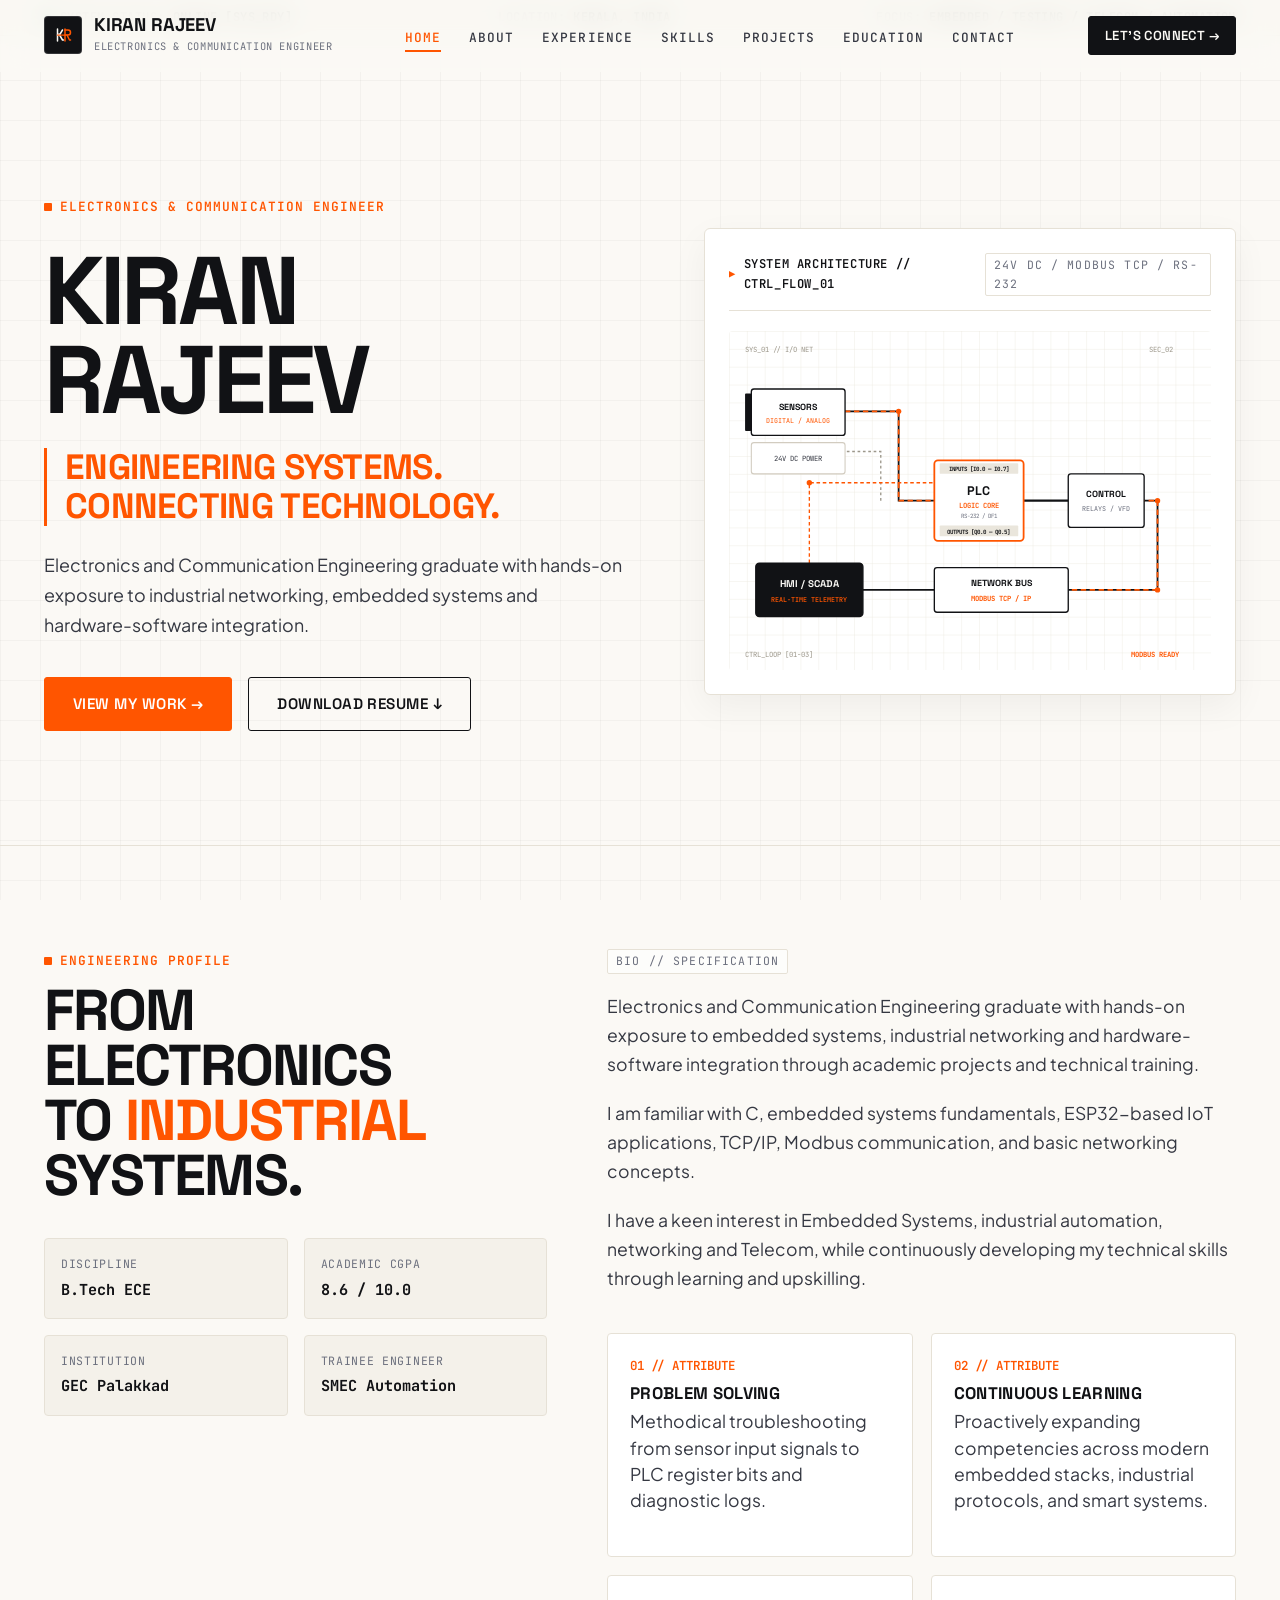
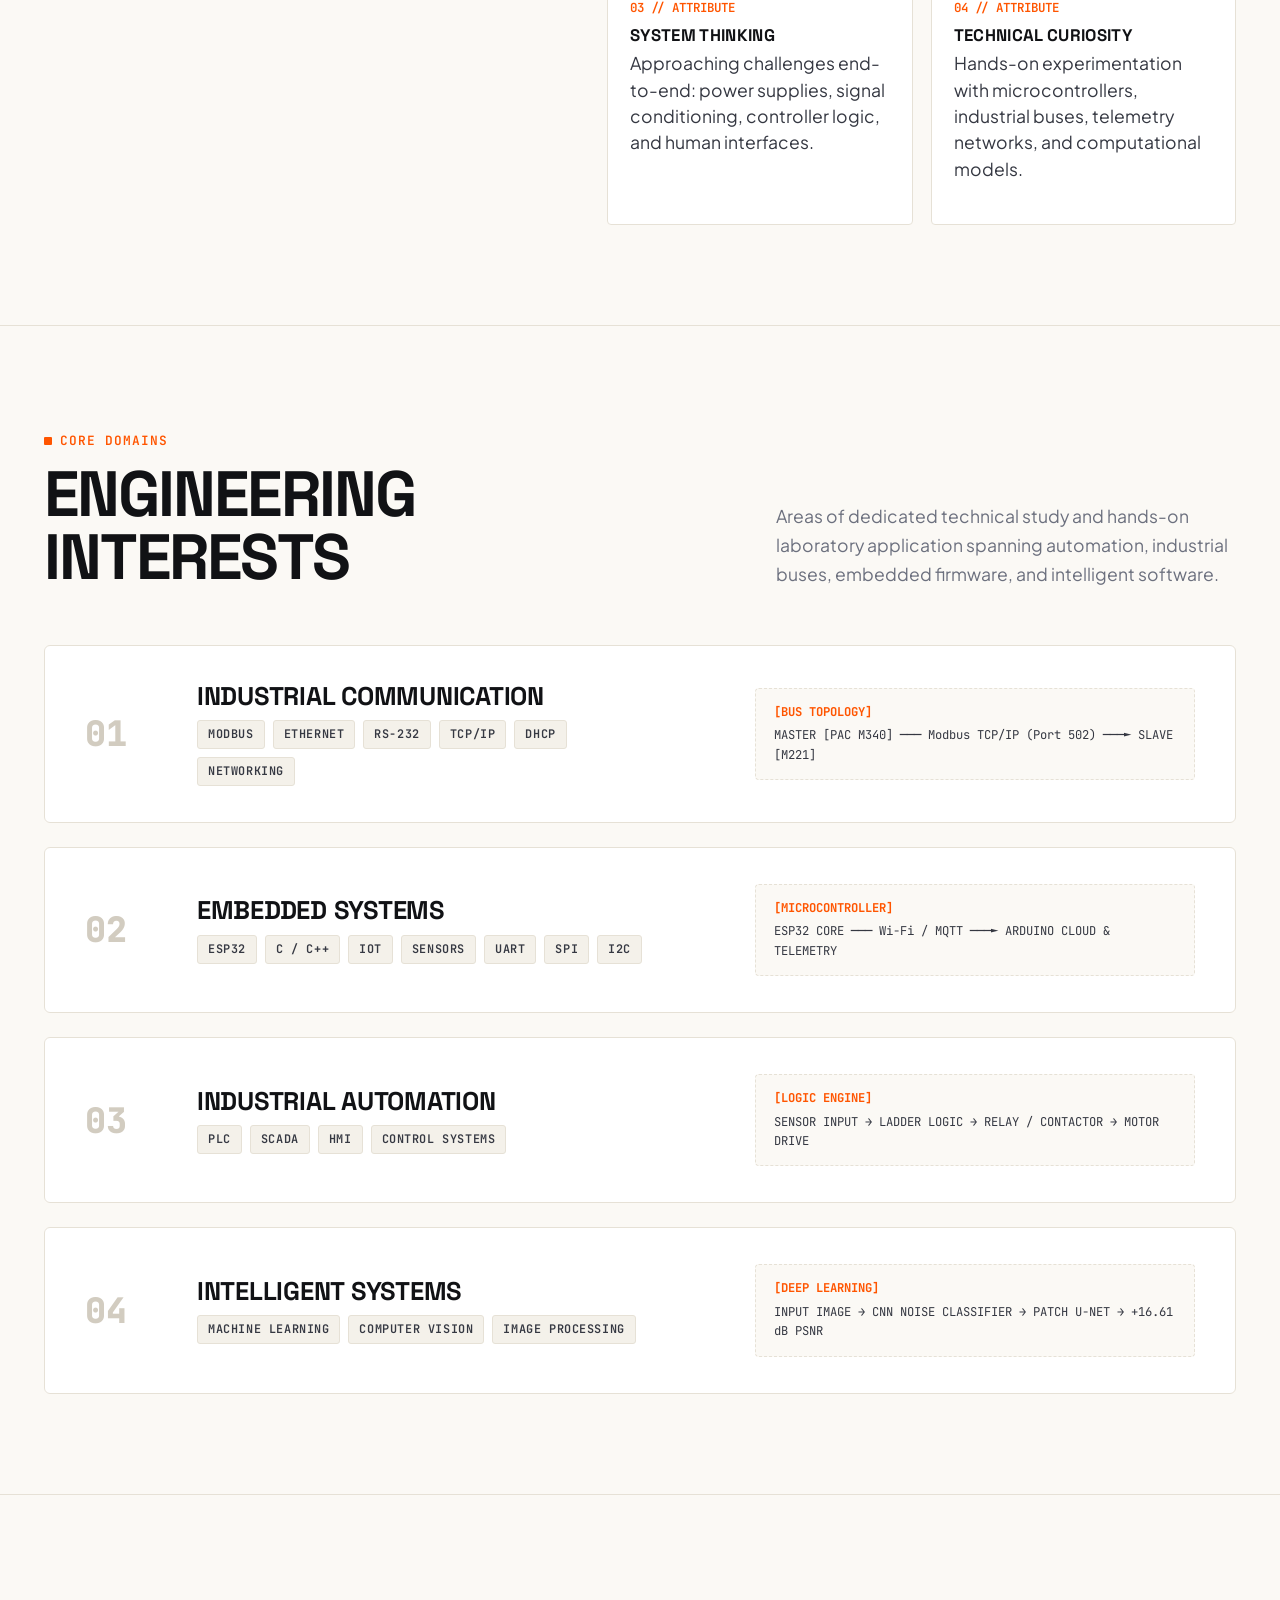
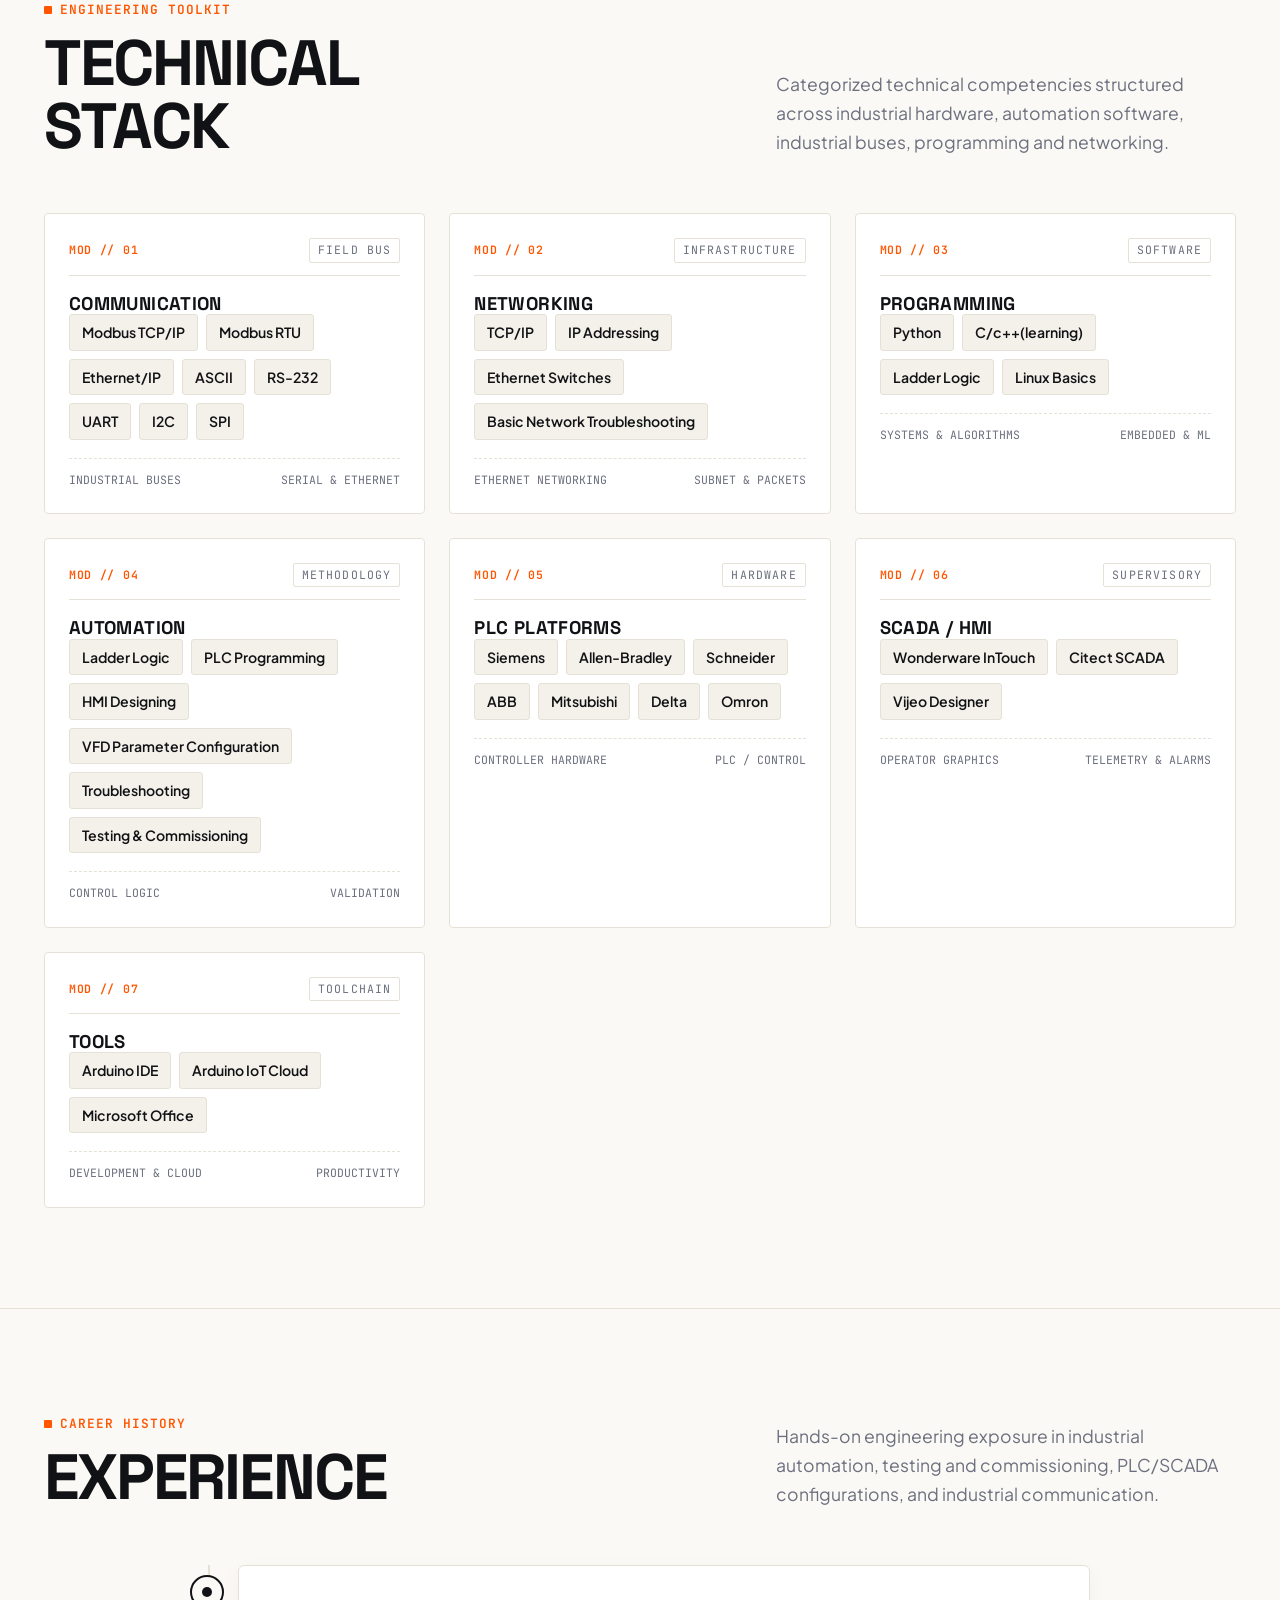
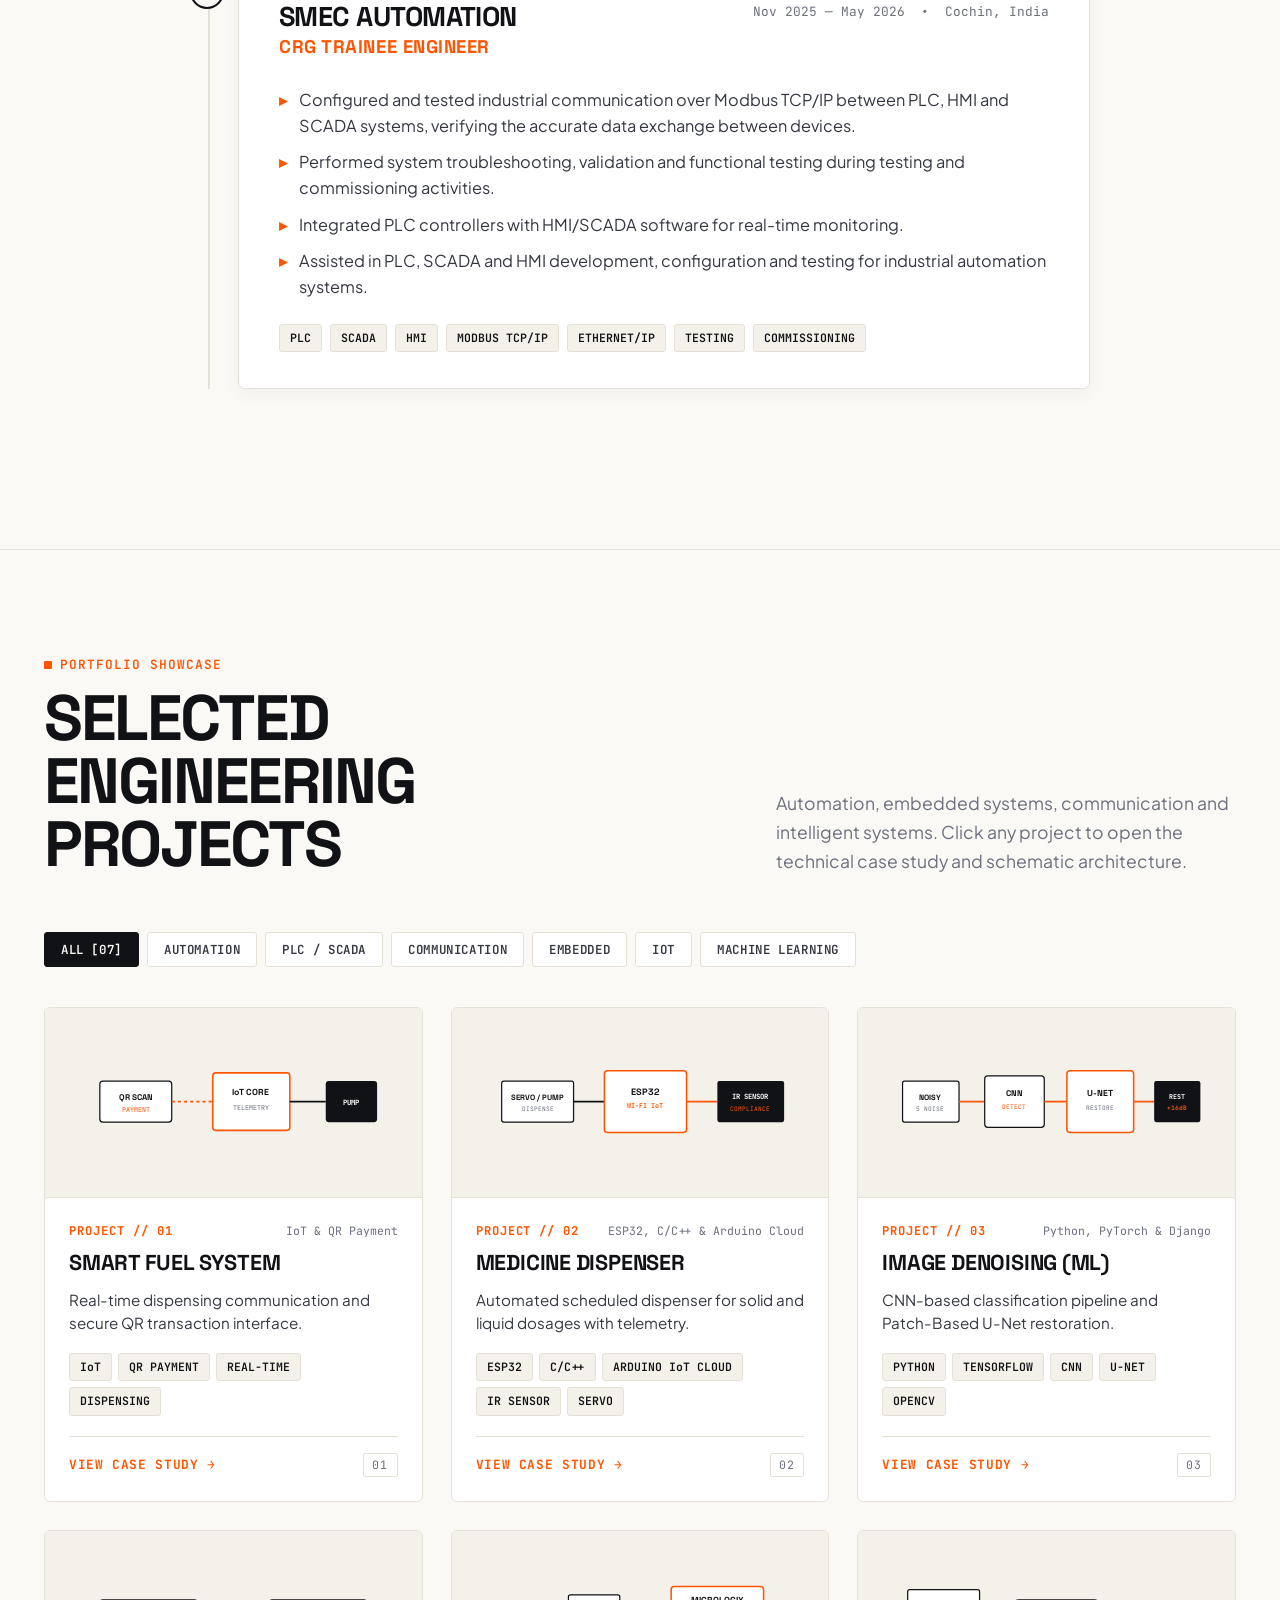
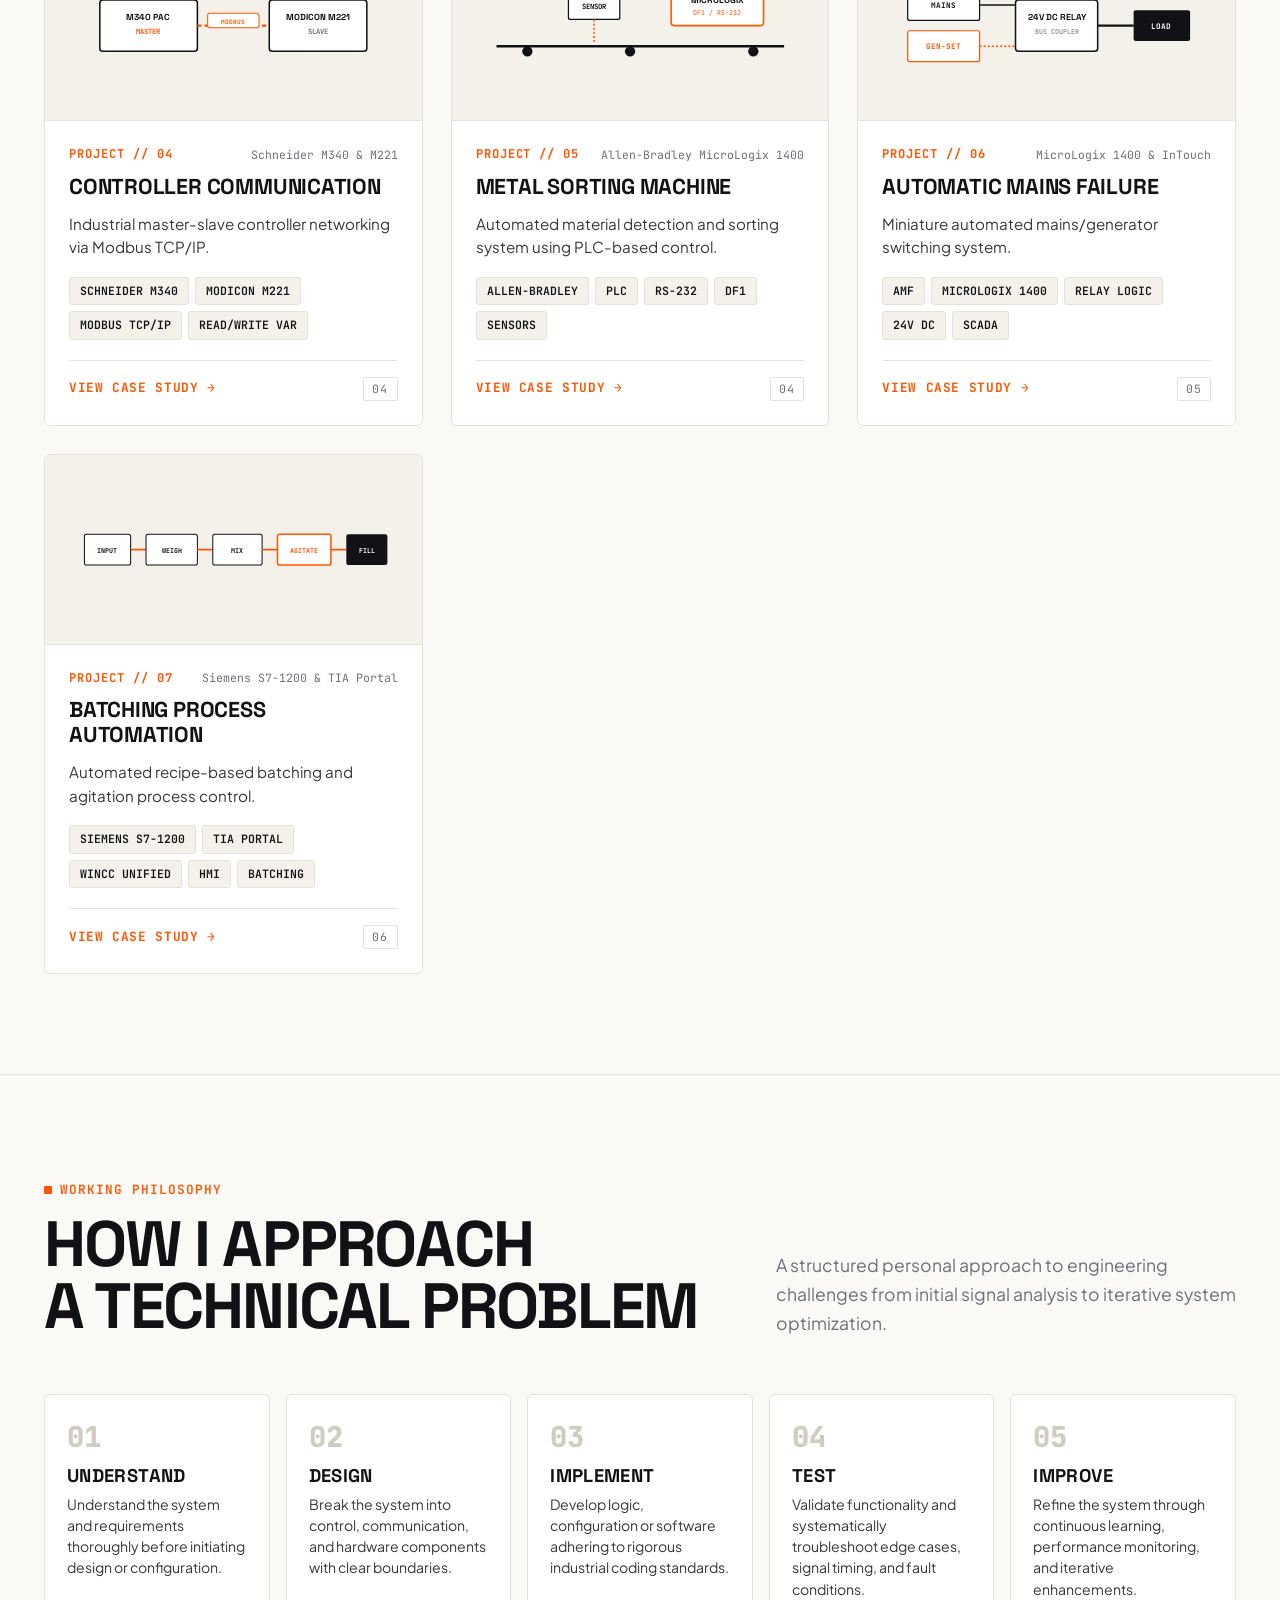
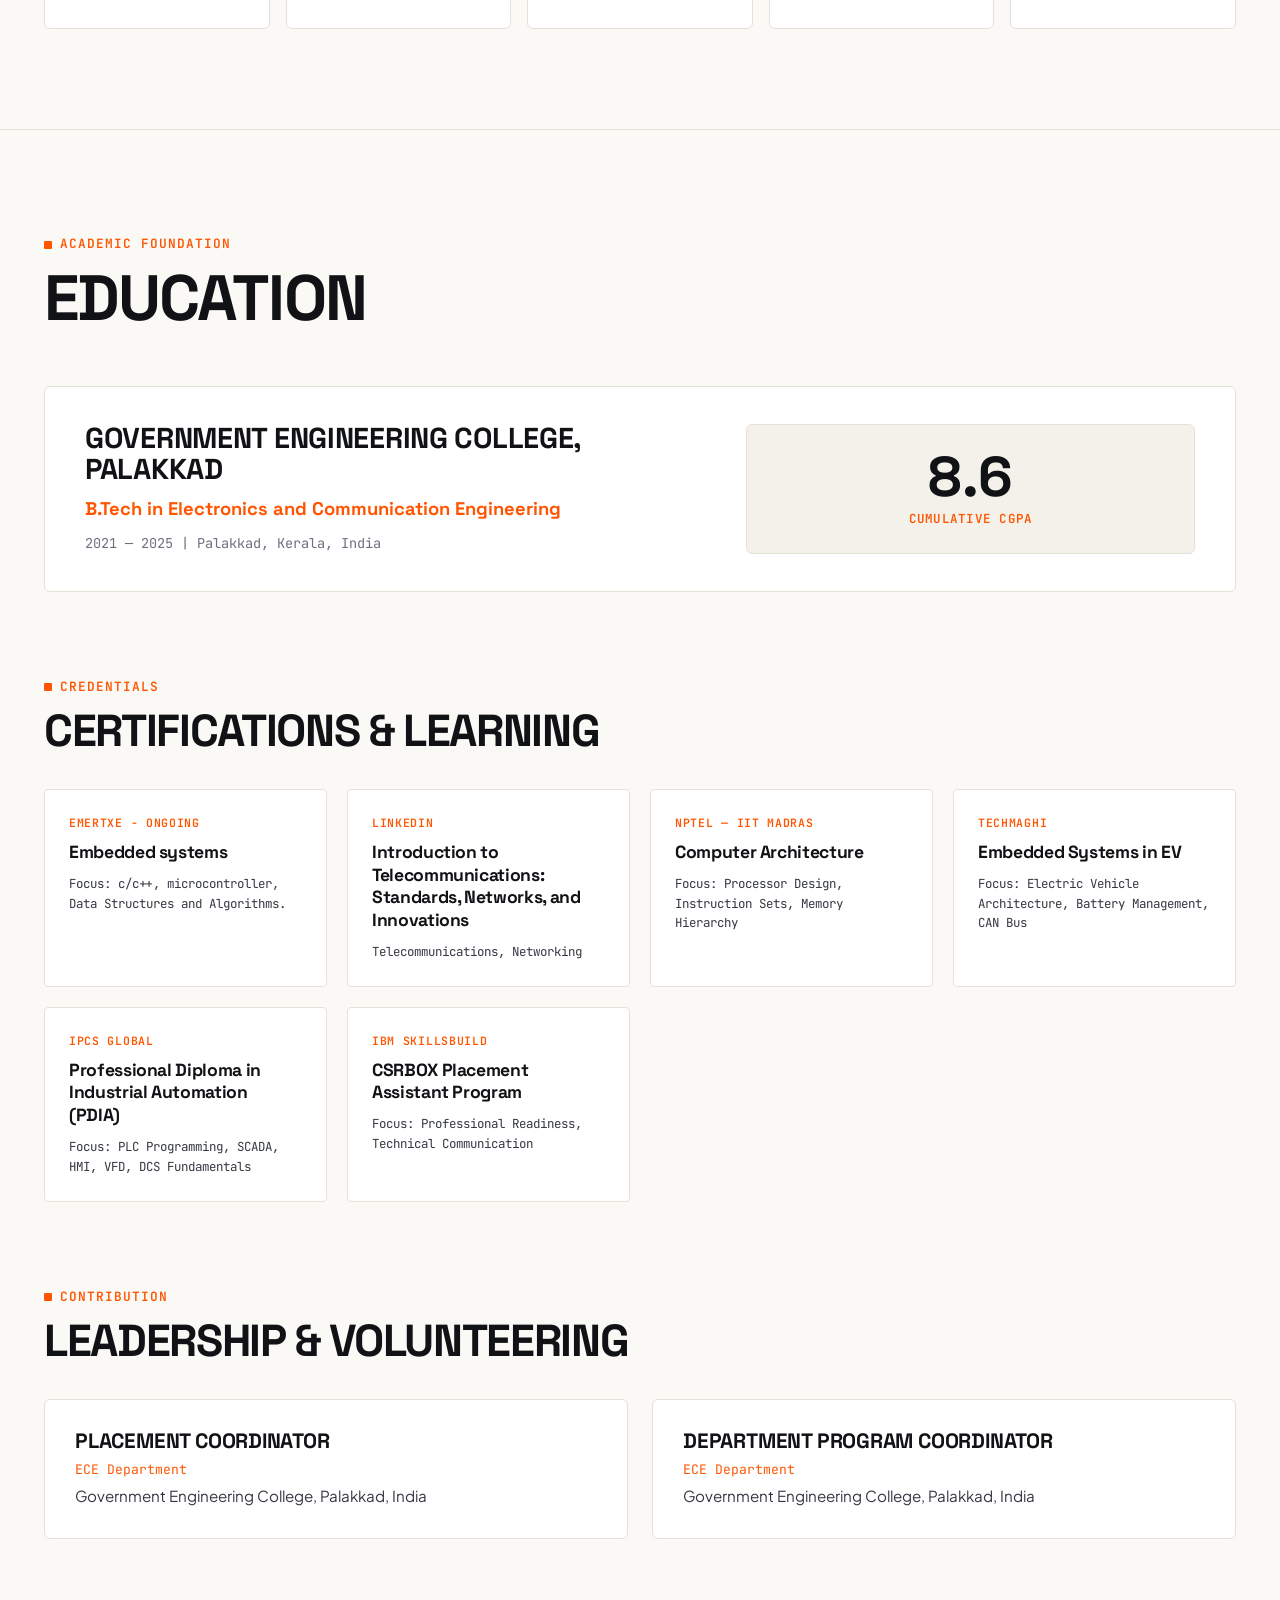
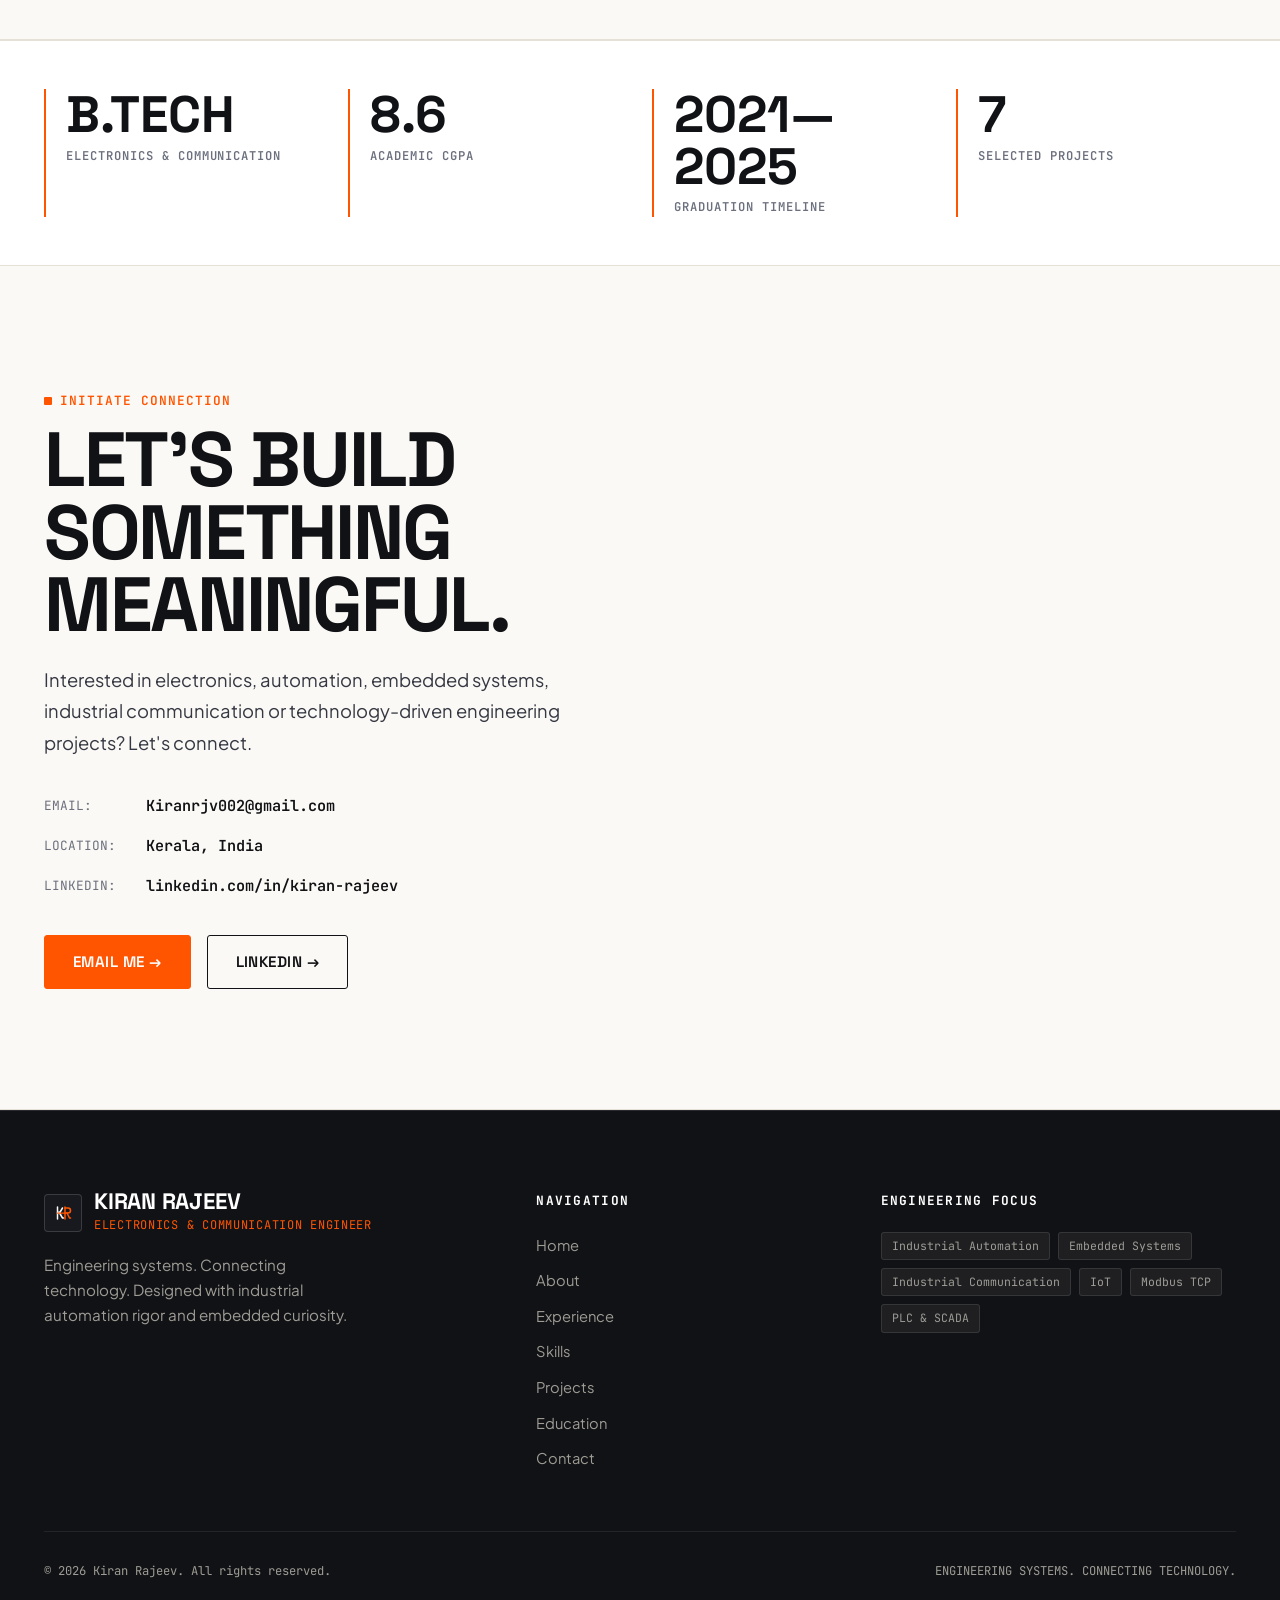
==== commit 78cfad2b: "Update portfolio and resume" ====
--- a/index.html
+++ b/index.html
@@ -40,7 +40,7 @@
       </div>
       <div class="status-item">
         <span class="status-key">FOCUS:</span>
-        <span class="status-val">AUTOMATION / EMBEDDED / COMMUNICATION</span>
+        <span class="status-val">EMBEDDED / TESTING / TELECOM / AUTOMATION</span>
       </div>
       
     </div>
@@ -73,22 +73,22 @@
       <!-- Center & Right Navigation -->
       <nav aria-label="Main Navigation">
         <ul class="nav-menu" id="navMenu">
-          <li><a href="#hero" class="nav-link active">Home</a></li>
-          <li><a href="#about" class="nav-link">About</a></li>
-          <li><a href="#experience" class="nav-link">Experience</a></li>
-          <li><a href="#skills" class="nav-link">Skills</a></li>
-          <li><a href="#projects" class="nav-link">Projects</a></li>
-          <li><a href="#education" class="nav-link">Education</a></li>
-          <li><a href="#contact" class="nav-link">Contact</a></li>
+            <li><a href="#hero" class="nav-link active">Home</a></li>
+            <li><a href="#about" class="nav-link">About</a></li>
+            <li><a href="#experience" class="nav-link">Experience</a></li>
+            <li><a href="#skills" class="nav-link">Skills</a></li>
+            <li><a href="#projects" class="nav-link">Projects</a></li>
+            <li><a href="#education" class="nav-link">Education</a></li>
+            <li><a href="#contact" class="nav-link">Contact</a></li>
         </ul>
       </nav>
 
       <div class="nav-actions">
         <a href="#contact" class="btn btn-primary btn-sm">LET'S CONNECT →</a>
         <button class="menu-toggle" id="menuToggle" aria-label="Toggle Navigation Menu" aria-expanded="false">
-          <span></span>
-          <span></span>
-          <span></span>
+            <span></span>
+            <span></span>
+            <span></span>
         </button>
       </div>
     </div>
@@ -118,12 +118,12 @@
           </div>
 
           <p class="hero-desc seq-hidden seq-delay-4">
-            Electronics and Communication Engineering graduate with hands-on exposure to PLC, SCADA, HMI, industrial networking, DCS fundamentals and industrial communication protocols.
+            Electronics and Communication Engineering graduate with hands-on exposure to industrial networking, embedded systems and hardware-software integration.
           </p>
 
           <div class="hero-actions seq-hidden seq-delay-5">
             <a href="#projects" class="btn btn-orange">VIEW MY WORK →</a>
-            <a href="assets/KIRAN_RAJEEV_CV.pdf"download class="btn btn-secondary">DOWNLOAD RESUME ↓</a>
+            <a href="assets/resume_cv.pdf"download class="btn btn-secondary">DOWNLOAD RESUME ↓</a>
           </div>
         </div>
 
@@ -261,7 +261,7 @@
               <div class="spec-val">GEC Palakkad</div>
             </div>
             <div class="spec-box">
-              <div class="spec-key">TRAINEE ENGG</div>
+              <div class="spec-key">TRAINEE ENGINEER</div>
               <div class="spec-val">SMEC Automation</div>
             </div>
           </div>
@@ -271,13 +271,13 @@
         <div class="about-narrative">
           <span class="coord-badge" style="margin-bottom: 18px; display: inline-block;">BIO // SPECIFICATION</span>
           <p>
-            Electronics and Communication Engineering graduate with hands-on exposure to PLC, SCADA, HMI, industrial networking, DCS fundamentals, and industrial communication protocols through academic projects and technical training.
+            Electronics and Communication Engineering graduate with hands-on exposure to embedded systems, industrial networking and hardware-software integration through academic projects and technical training.
           </p>
           <p>
-            I am familiar with software testing concepts, Windows and Linux environments, and embedded systems fundamentals.
+            I am familiar with C, embedded systems fundamentals, ESP32-based IoT applications, TCP/IP, Modbus communication, and basic networking concepts.
           </p>
           <p>
-            I have a keen interest in Embedded Systems, Fiber Optic Technologies, and industrial automation, while continuously developing my technical skills through learning and upskilling.
+            I have a keen interest in Embedded Systems, industrial automation, networking and Telecom, while continuously developing my technical skills through learning and upskilling.
           </p>
 
           <!-- 4 Attribute Cards -->
@@ -324,10 +324,32 @@
         </div>
 
         <div class="interests-list">
-          
-           <!-- Card 01: Embedded Systems -->
+          <!-- Card 01: Industrial Communication -->
           <div class="interest-card">
             <div class="interest-index">01</div>
+            <div class="interest-header">
+              <h3>INDUSTRIAL COMMUNICATION</h3>
+              <div class="interest-pills">
+                <span class="interest-pill">MODBUS</span>
+                <span class="interest-pill">ETHERNET</span>
+                <span class="interest-pill">RS-232</span>
+                <span class="interest-pill">TCP/IP</span>
+                <span class="interest-pill">DHCP</span>
+                <span class="interest-pill">NETWORKING</span>
+              </div>
+            </div>
+            <div class="interest-diagram">
+              <div class="schematic-box">
+                <span style="color: var(--accent-orange); font-weight: 700;">[BUS TOPOLOGY]</span>
+                <div style="margin-top: 4px; color: var(--text-secondary);">
+                  MASTER [PAC M340] ─── Modbus TCP/IP (Port 502) ───► SLAVE [M221]
+                </div>
+              </div>
+            </div>
+          </div>
+           <!-- Card 02: Embedded Systems -->
+          <div class="interest-card">
+            <div class="interest-index">02</div>
             <div class="interest-header">
               <h3>EMBEDDED SYSTEMS</h3>
               <div class="interest-pills">
@@ -335,6 +357,9 @@
                 <span class="interest-pill">C / C++</span>
                 <span class="interest-pill">IoT</span>
                 <span class="interest-pill">SENSORS</span>
+                <span class="interest-pill">UART</span>
+                <span class="interest-pill">SPI</span>
+                <span class="interest-pill">I2C</span>
               </div>
             </div>
             <div class="interest-diagram">
@@ -347,27 +372,7 @@
             </div>
           </div>
 
-             <!-- Card 02: Industrial Communication -->
-          <div class="interest-card">
-            <div class="interest-index">02</div>
-            <div class="interest-header">
-              <h3>INDUSTRIAL COMMUNICATION</h3>
-              <div class="interest-pills">
-                <span class="interest-pill">MODBUS</span>
-                <span class="interest-pill">ETHERNET</span>
-                <span class="interest-pill">RS-232</span>
-                <span class="interest-pill">NETWORKING</span>
-              </div>
-            </div>
-            <div class="interest-diagram">
-              <div class="schematic-box">
-                <span style="color: var(--accent-orange); font-weight: 700;">[BUS TOPOLOGY]</span>
-                <div style="margin-top: 4px; color: var(--text-secondary);">
-                  MASTER [PAC M340] ─── Modbus TCP/IP (Port 502) ───► SLAVE [M221]
-                </div>
-              </div>
-            </div>
-          </div>
+             
 
           <!-- Card 03: Industrial Automation -->
           <div class="interest-card">
@@ -433,10 +438,93 @@
 
         <div class="stack-grid">
           
-          <!-- Module 1: PLC Platforms -->
+
+          <!-- Module 1: Communication Protocols -->
           <div class="stack-module">
             <div class="stack-module-top">
               <span class="module-code">MOD // 01</span>
+              <span class="coord-badge">FIELD BUS</span>
+            </div>
+            <h3 class="module-category">COMMUNICATION</h3>
+            <div class="module-pills">
+              <span class="module-pill">Modbus TCP/IP</span>
+              <span class="module-pill">Modbus RTU</span>
+              <span class="module-pill">Ethernet/IP</span>
+              <span class="module-pill">ASCII</span>
+              <span class="module-pill">RS-232</span>
+              <span class="module-pill">UART</span>
+              <span class="module-pill">I2C</span>
+              <span class="module-pill">SPI</span>
+            </div>
+            <div class="module-footer">
+              <span>INDUSTRIAL BUSES</span>
+              <span>SERIAL &amp; ETHERNET</span>
+            </div>
+          </div>
+
+          <!-- Module 2: Networking -->
+          <div class="stack-module">
+            <div class="stack-module-top">
+              <span class="module-code">MOD // 02</span>
+              <span class="coord-badge">INFRASTRUCTURE</span>
+            </div>
+            <h3 class="module-category">NETWORKING</h3>
+            <div class="module-pills">
+              <span class="module-pill">TCP/IP</span>
+              <span class="module-pill">IP Addressing</span>
+              <span class="module-pill">Ethernet Switches</span>
+              <span class="module-pill">Basic Network Troubleshooting</span>
+            </div>
+            <div class="module-footer">
+              <span>ETHERNET NETWORKING</span>
+              <span>SUBNET &amp; PACKETS</span>
+            </div>
+          </div>
+
+          <!-- Module 3: Programming -->
+          <div class="stack-module">
+            <div class="stack-module-top">
+              <span class="module-code">MOD // 03</span>
+              <span class="coord-badge">SOFTWARE</span>
+            </div>
+            <h3 class="module-category">PROGRAMMING</h3>
+            <div class="module-pills">
+              <span class="module-pill">Python</span>
+              <span class="module-pill">C/c++(learning)</span>
+              <span class="module-pill">Ladder Logic</span>
+              <span class="module-pill">Linux Basics</span>
+            </div>
+            <div class="module-footer">
+              <span>SYSTEMS &amp; ALGORITHMS</span>
+              <span>EMBEDDED &amp; ML</span>
+            </div>
+          </div>
+
+          <!-- Module 4: Automation Engineering -->
+          <div class="stack-module">
+            <div class="stack-module-top">
+              <span class="module-code">MOD // 04</span>
+              <span class="coord-badge">METHODOLOGY</span>
+            </div>
+            <h3 class="module-category">AUTOMATION</h3>
+            <div class="module-pills">
+              <span class="module-pill">Ladder Logic</span>
+              <span class="module-pill">PLC Programming</span>
+              <span class="module-pill">HMI Designing</span>
+              <span class="module-pill">VFD Parameter Configuration</span>
+              <span class="module-pill">Troubleshooting</span>
+              <span class="module-pill">Testing &amp; Commissioning</span>
+            </div>
+            <div class="module-footer">
+              <span>CONTROL LOGIC</span>
+              <span>VALIDATION</span>
+            </div>
+          </div>
+
+          <!-- Module 5: PLC Platforms -->
+          <div class="stack-module">
+            <div class="stack-module-top">
+              <span class="module-code">MOD // 05</span>
               <span class="coord-badge">HARDWARE</span>
             </div>
             <h3 class="module-category">PLC PLATFORMS</h3>
@@ -455,10 +543,10 @@
             </div>
           </div>
 
-          <!-- Module 2: SCADA / HMI -->
+          <!-- Module 6: SCADA / HMI -->
           <div class="stack-module">
             <div class="stack-module-top">
-              <span class="module-code">MOD // 02</span>
+              <span class="module-code">MOD // 06</span>
               <span class="coord-badge">SUPERVISORY</span>
             </div>
             <h3 class="module-category">SCADA / HMI</h3>
@@ -466,92 +554,10 @@
               <span class="module-pill">Wonderware InTouch</span>
               <span class="module-pill">Citect SCADA</span>
               <span class="module-pill">Vijeo Designer</span>
-              <span class="module-pill">Delta DOPSoft</span>
             </div>
             <div class="module-footer">
               <span>OPERATOR GRAPHICS</span>
               <span>TELEMETRY &amp; ALARMS</span>
-            </div>
-          </div>
-
-          <!-- Module 3: Communication Protocols -->
-          <div class="stack-module">
-            <div class="stack-module-top">
-              <span class="module-code">MOD // 03</span>
-              <span class="coord-badge">FIELD BUS</span>
-            </div>
-            <h3 class="module-category">COMMUNICATION</h3>
-            <div class="module-pills">
-              <span class="module-pill">Modbus TCP/IP</span>
-              <span class="module-pill">Modbus RTU</span>
-              <span class="module-pill">Ethernet/IP</span>
-              <span class="module-pill">ASCII</span>
-              <span class="module-pill">RS-232</span>
-              <span class="module-pill">DF1</span>
-              <span class="module-pill">Modbus Serial</span>
-            </div>
-            <div class="module-footer">
-              <span>INDUSTRIAL BUSES</span>
-              <span>SERIAL &amp; ETHERNET</span>
-            </div>
-          </div>
-
-          <!-- Module 4: Automation Engineering -->
-          <div class="stack-module">
-            <div class="stack-module-top">
-              <span class="module-code">MOD // 04</span>
-              <span class="coord-badge">METHODOLOGY</span>
-            </div>
-            <h3 class="module-category">AUTOMATION</h3>
-            <div class="module-pills">
-              <span class="module-pill">Ladder Logic</span>
-              <span class="module-pill">PLC Programming</span>
-              <span class="module-pill">HMI Configuration</span>
-              <span class="module-pill">VFD Parameter Configuration</span>
-              <span class="module-pill">Troubleshooting</span>
-              <span class="module-pill">Testing &amp; Commissioning</span>
-            </div>
-            <div class="module-footer">
-              <span>CONTROL LOGIC</span>
-              <span>VALIDATION</span>
-            </div>
-          </div>
-
-          <!-- Module 5: Programming -->
-          <div class="stack-module">
-            <div class="stack-module-top">
-              <span class="module-code">MOD // 05</span>
-              <span class="coord-badge">SOFTWARE</span>
-            </div>
-            <h3 class="module-category">PROGRAMMING</h3>
-            <div class="module-pills">
-              <span class="module-pill">Python</span>
-              <span class="module-pill">C</span>
-              <span class="module-pill">Ladder Logic</span>
-              <span class="module-pill">Linux Basics</span>
-            </div>
-            <div class="module-footer">
-              <span>SYSTEMS &amp; ALGORITHMS</span>
-              <span>EMBEDDED &amp; ML</span>
-            </div>
-          </div>
-
-          <!-- Module 6: Networking -->
-          <div class="stack-module">
-            <div class="stack-module-top">
-              <span class="module-code">MOD // 06</span>
-              <span class="coord-badge">INFRASTRUCTURE</span>
-            </div>
-            <h3 class="module-category">NETWORKING</h3>
-            <div class="module-pills">
-              <span class="module-pill">TCP/IP</span>
-              <span class="module-pill">IP Addressing</span>
-              <span class="module-pill">Ethernet Switches</span>
-              <span class="module-pill">Basic Network Troubleshooting</span>
-            </div>
-            <div class="module-footer">
-              <span>ETHERNET NETWORKING</span>
-              <span>SUBNET &amp; PACKETS</span>
             </div>
           </div>
 
@@ -614,18 +620,18 @@
               </div>
 
               <ul class="timeline-bullets">
+                <li>Configured and tested industrial communication over Modbus TCP/IP between PLC, HMI and SCADA systems, verifying the accurate data exchange between devices.</li>
+                <li>Performed system troubleshooting, validation and functional testing during testing and commissioning activities.</li>
+                <li>Integrated PLC controllers with HMI/SCADA software for real-time monitoring.</li>
                 <li>Assisted in PLC, SCADA and HMI development, configuration and testing for industrial automation systems.</li>
-                <li>Performed system troubleshooting, validation and functional testing during testing and commissioning activities.</li>
-                <li>Worked with industrial communication protocols including Modbus TCP and Ethernet-based communication.</li>
-                <li>Supported automation system configuration and troubleshooting across PLC, HMI and SCADA environments.</li>
               </ul>
 
               <div class="timeline-tags">
                 <span class="tech-tag">PLC</span>
                 <span class="tech-tag">SCADA</span>
                 <span class="tech-tag">HMI</span>
-                <span class="tech-tag">MODBUS TCP</span>
-                <span class="tech-tag">ETHERNET</span>
+                <span class="tech-tag">MODBUS TCP/IP</span>
+                <span class="tech-tag">ETHERNET/IP</span>
                 <span class="tech-tag">TESTING</span>
                 <span class="tech-tag">COMMISSIONING</span>
               </div>
@@ -665,7 +671,7 @@
         <!-- 7 Detailed Project Cards -->
         <div class="projects-grid">
           <!-- PROJECT 01: Smart Fuel System -->
-          <article class="project-card" data-project-id="5" data-categories="iot embedded">
+          <article class="project-card" data-project-id="1" data-categories="iot embedded">
             <div class="project-visual-preview">
               <svg class="project-schematic-svg" viewBox="0 0 320 120" fill="none">
                 <rect width="320" height="120" fill="#F4F1EA" rx="4"/>
@@ -703,7 +709,7 @@
           </article>
 
           <!-- PROJECT 02: Electronic Medicine Dispenser -->
-          <article class="project-card" data-project-id="7" data-categories="embedded iot">
+          <article class="project-card" data-project-id="2" data-categories="embedded iot">
             <div class="project-visual-preview">
               <svg class="project-schematic-svg" viewBox="0 0 320 120" fill="none">
                 <rect width="320" height="120" fill="#F4F1EA" rx="4"/>
@@ -743,7 +749,7 @@
           </article>
 
           <!-- PROJECT 03: Image Denoising Using Machine Learning -->
-          <article class="project-card" data-project-id="6" data-categories="ml">
+          <article class="project-card" data-project-id="3" data-categories="ml">
             <div class="project-visual-preview">
               <svg class="project-schematic-svg" viewBox="0 0 320 120" fill="none">
                 <rect width="320" height="120" fill="#F4F1EA" rx="4"/>
@@ -785,8 +791,47 @@
             </div>
           </article>
 
-          <!-- PROJECT 04: Metal Sorting Machine -->
-          <article class="project-card" data-project-id="1" data-categories="automation plc communication">
+          <!-- PROJECT 04: Controller-to-Controller Communication -->
+          <article class="project-card" data-project-id="4" data-categories="automation communication plc">
+            <div class="project-visual-preview">
+              <svg class="project-schematic-svg" viewBox="0 0 320 120" fill="none">
+                <rect width="320" height="120" fill="#F4F1EA" rx="4"/>
+                <!-- M340 Master -->
+                <rect x="30" y="35" width="95" height="50" rx="3" fill="#FFFFFF" stroke="#111215" stroke-width="1.5"/>
+                <text x="77" y="55" font-family="Space Grotesk" font-size="8.5" font-weight="700" text-anchor="middle" fill="#111215">M340 PAC</text>
+                <text x="77" y="68" font-family="JetBrains Mono" font-size="7" font-weight="700" text-anchor="middle" fill="#FF5500">MASTER</text>
+                <!-- Bus -->
+                <line x1="125" y1="60" x2="195" y2="60" stroke="#FF5500" stroke-width="2" stroke-dasharray="4 3"/>
+                <rect x="135" y="48" width="50" height="14" rx="2" fill="#FFFFFF" stroke="#FF5500" stroke-width="1"/>
+                <text x="160" y="58" font-family="JetBrains Mono" font-size="6" font-weight="700" text-anchor="middle" fill="#FF5500">MODBUS</text>
+                <!-- M221 Slave -->
+                <rect x="195" y="35" width="95" height="50" rx="3" fill="#FFFFFF" stroke="#111215" stroke-width="1.5"/>
+                <text x="242" y="55" font-family="Space Grotesk" font-size="8.5" font-weight="700" text-anchor="middle" fill="#111215">MODICON M221</text>
+                <text x="242" y="68" font-family="JetBrains Mono" font-size="7" font-weight="700" text-anchor="middle" fill="#6C707E">SLAVE</text>
+              </svg>
+            </div>
+            <div class="project-card-body">
+              <div class="project-card-top">
+                <span class="project-index">PROJECT // 04</span>
+                <span class="project-platform">Schneider M340 &amp; M221</span>
+              </div>
+              <h3 class="project-title">CONTROLLER COMMUNICATION</h3>
+              <p class="project-desc">Industrial master-slave controller networking via Modbus TCP/IP.</p>
+              <div class="project-tags">
+                <span class="tech-tag">SCHNEIDER M340</span>
+                <span class="tech-tag">MODICON M221</span>
+                <span class="tech-tag">MODBUS TCP/IP</span>
+                <span class="tech-tag">READ/WRITE VAR</span>
+              </div>
+              <div class="project-card-footer">
+                <span class="view-case-study">VIEW CASE STUDY →</span>
+                <span class="coord-badge">04</span>
+              </div>
+            </div>
+          </article>
+
+          <!-- PROJECT 05: Metal Sorting Machine -->
+          <article class="project-card" data-project-id="5" data-categories="automation plc communication">
             <div class="project-visual-preview">
               <svg class="project-schematic-svg" viewBox="0 0 320 120" fill="none">
                 <rect width="320" height="120" fill="#F4F1EA" rx="4"/>
@@ -806,7 +851,7 @@
             </div>
             <div class="project-card-body">
               <div class="project-card-top">
-                <span class="project-index">PROJECT // 04</span>
+                <span class="project-index">PROJECT // 05</span>
                 <span class="project-platform">Allen-Bradley MicroLogix 1400</span>
               </div>
               <h3 class="project-title">METAL SORTING MACHINE</h3>
@@ -825,8 +870,8 @@
             </div>
           </article>
 
-          <!-- PROJECT 05: Automatic Mains Failure -->
-          <article class="project-card" data-project-id="2" data-categories="automation plc">
+          <!-- PROJECT 06: Automatic Mains Failure -->
+          <article class="project-card" data-project-id="6" data-categories="automation plc">
             <div class="project-visual-preview">
               <svg class="project-schematic-svg" viewBox="0 0 320 120" fill="none">
                 <rect width="320" height="120" fill="#F4F1EA" rx="4"/>
@@ -850,7 +895,7 @@
             </div>
             <div class="project-card-body">
               <div class="project-card-top">
-                <span class="project-index">PROJECT // 05</span>
+                <span class="project-index">PROJECT // 06</span>
                 <span class="project-platform">MicroLogix 1400 &amp; InTouch</span>
               </div>
               <h3 class="project-title">AUTOMATIC MAINS FAILURE</h3>
@@ -869,8 +914,8 @@
             </div>
           </article>
 
-          <!-- PROJECT 06: Batching Process Automation -->
-          <article class="project-card" data-project-id="3" data-categories="automation plc">
+          <!-- PROJECT 07: Batching Process Automation -->
+          <article class="project-card" data-project-id="7" data-categories="automation plc">
             <div class="project-visual-preview">
               <svg class="project-schematic-svg" viewBox="0 0 320 120" fill="none">
                 <rect width="320" height="120" fill="#F4F1EA" rx="4"/>
@@ -897,7 +942,7 @@
             </div>
             <div class="project-card-body">
               <div class="project-card-top">
-                <span class="project-index">PROJECT // 06</span>
+                <span class="project-index">PROJECT // 07</span>
                 <span class="project-platform">Siemens S7-1200 &amp; TIA Portal</span>
               </div>
               <h3 class="project-title">BATCHING PROCESS AUTOMATION</h3>
@@ -916,44 +961,7 @@
             </div>
           </article>
 
-          <!-- PROJECT 07: Controller-to-Controller Communication -->
-          <article class="project-card" data-project-id="4" data-categories="automation communication plc">
-            <div class="project-visual-preview">
-              <svg class="project-schematic-svg" viewBox="0 0 320 120" fill="none">
-                <rect width="320" height="120" fill="#F4F1EA" rx="4"/>
-                <!-- M340 Master -->
-                <rect x="30" y="35" width="95" height="50" rx="3" fill="#FFFFFF" stroke="#111215" stroke-width="1.5"/>
-                <text x="77" y="55" font-family="Space Grotesk" font-size="8.5" font-weight="700" text-anchor="middle" fill="#111215">M340 PAC</text>
-                <text x="77" y="68" font-family="JetBrains Mono" font-size="7" font-weight="700" text-anchor="middle" fill="#FF5500">MASTER</text>
-                <!-- Bus -->
-                <line x1="125" y1="60" x2="195" y2="60" stroke="#FF5500" stroke-width="2" stroke-dasharray="4 3"/>
-                <rect x="135" y="48" width="50" height="14" rx="2" fill="#FFFFFF" stroke="#FF5500" stroke-width="1"/>
-                <text x="160" y="58" font-family="JetBrains Mono" font-size="6" font-weight="700" text-anchor="middle" fill="#FF5500">MODBUS</text>
-                <!-- M221 Slave -->
-                <rect x="195" y="35" width="95" height="50" rx="3" fill="#FFFFFF" stroke="#111215" stroke-width="1.5"/>
-                <text x="242" y="55" font-family="Space Grotesk" font-size="8.5" font-weight="700" text-anchor="middle" fill="#111215">MODICON M221</text>
-                <text x="242" y="68" font-family="JetBrains Mono" font-size="7" font-weight="700" text-anchor="middle" fill="#6C707E">SLAVE</text>
-              </svg>
-            </div>
-            <div class="project-card-body">
-              <div class="project-card-top">
-                <span class="project-index">PROJECT // 07</span>
-                <span class="project-platform">Schneider M340 &amp; M221</span>
-              </div>
-              <h3 class="project-title">CONTROLLER COMMUNICATION</h3>
-              <p class="project-desc">Industrial master-slave controller networking via Modbus TCP/IP.</p>
-              <div class="project-tags">
-                <span class="tech-tag">SCHNEIDER M340</span>
-                <span class="tech-tag">MODICON M221</span>
-                <span class="tech-tag">MODBUS TCP/IP</span>
-                <span class="tech-tag">READ/WRITE VAR</span>
-              </div>
-              <div class="project-card-footer">
-                <span class="view-case-study">VIEW CASE STUDY →</span>
-                <span class="coord-badge">07</span>
-              </div>
-            </div>
-          </article>
+          
 
         </div>
       </div>
@@ -1046,23 +1054,38 @@
           </div>
 
           <div class="certifications-grid">
+
+            <div class="cert-card">
+              <div class="cert-issuer">Emertxe - ongoing</div>
+              <h3 class="cert-title">Embedded systems</h3>
+              <div class="cert-focus">Focus: c/c++, microcontroller, Data Structures and Algorithms.</div>
+            </div>
+
+            <div class="cert-card">
+              <div class="cert-issuer">LinkedIn</div>
+              <h3 class="cert-title">Introduction to Telecommunications: Standards, Networks, and Innovations</h3>
+              <div class="cert-focus">Telecommunications, Networking</div>
+            </div>
+
+            
+            <div class="cert-card">
+              <div class="cert-issuer">NPTEL — IIT MADRAS</div>
+              <h3 class="cert-title">Computer Architecture</h3>
+              <div class="cert-focus">Focus: Processor Design, Instruction Sets, Memory Hierarchy</div>
+            </div>
+
+            <div class="cert-card">
+              <div class="cert-issuer">TECHMAGHI</div>
+              <h3 class="cert-title">Embedded Systems in EV</h3>
+              <div class="cert-focus">Focus: Electric Vehicle Architecture, Battery Management, CAN Bus</div>
+            </div>
+
             <div class="cert-card">
               <div class="cert-issuer">IPCS GLOBAL</div>
               <h3 class="cert-title">Professional Diploma in Industrial Automation (PDIA)</h3>
               <div class="cert-focus">Focus: PLC Programming, SCADA, HMI, VFD, DCS Fundamentals</div>
             </div>
 
-            <div class="cert-card">
-              <div class="cert-issuer">NPTEL — IIT MADRAS</div>
-              <h3 class="cert-title">Computer Architecture</h3>
-              <div class="cert-focus">Focus: Processor Design, Instruction Sets, Memory Hierarchy</div>
-            </div>
-
-            <div class="cert-card">
-              <div class="cert-issuer">TECHMAGHI</div>
-              <h3 class="cert-title">Embedded Systems in EV</h3>
-              <div class="cert-focus">Focus: Electric Vehicle Architecture, Battery Management, CAN Bus</div>
-            </div>
 
             <div class="cert-card">
               <div class="cert-issuer">IBM SKILLSBUILD</div>
--- a/css/style.css
+++ b/css/style.css
@@ -1914,6 +1914,26 @@
     display: flex;
   }
 
+  /* The subtitle + full-width CTA button were wrapping onto extra lines
+     and overflowing the fixed-height header, which visually buried the
+     hamburger button and its dropdown underneath the spilled-over text. */
+  .brand-role {
+    display: none;
+  }
+
+  .brand-name {
+    font-size: 1rem;
+    white-space: nowrap;
+  }
+
+  .nav-actions .btn.btn-primary.btn-sm {
+    display: none;
+  }
+
+  .nav-actions {
+    gap: 10px;
+  }
+
   .nav-menu {
     position: fixed;
     top: var(--nav-height);
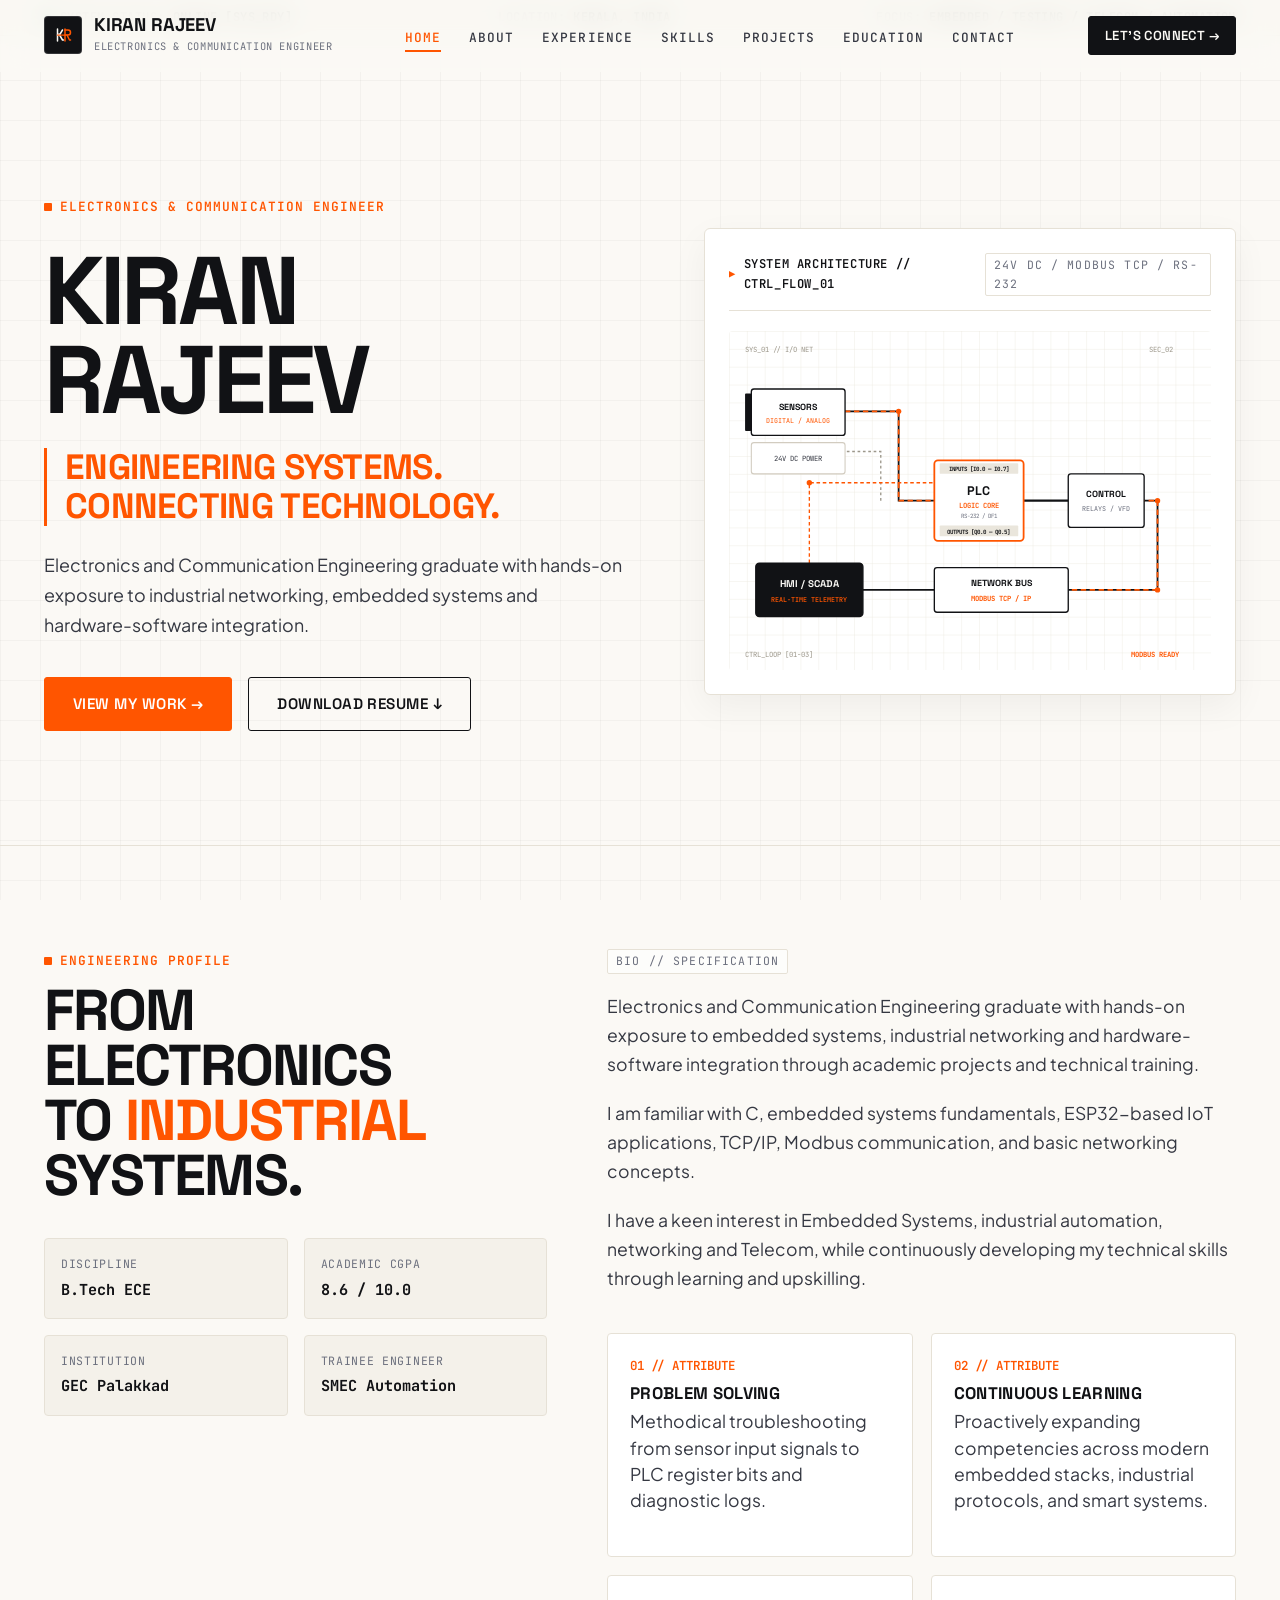
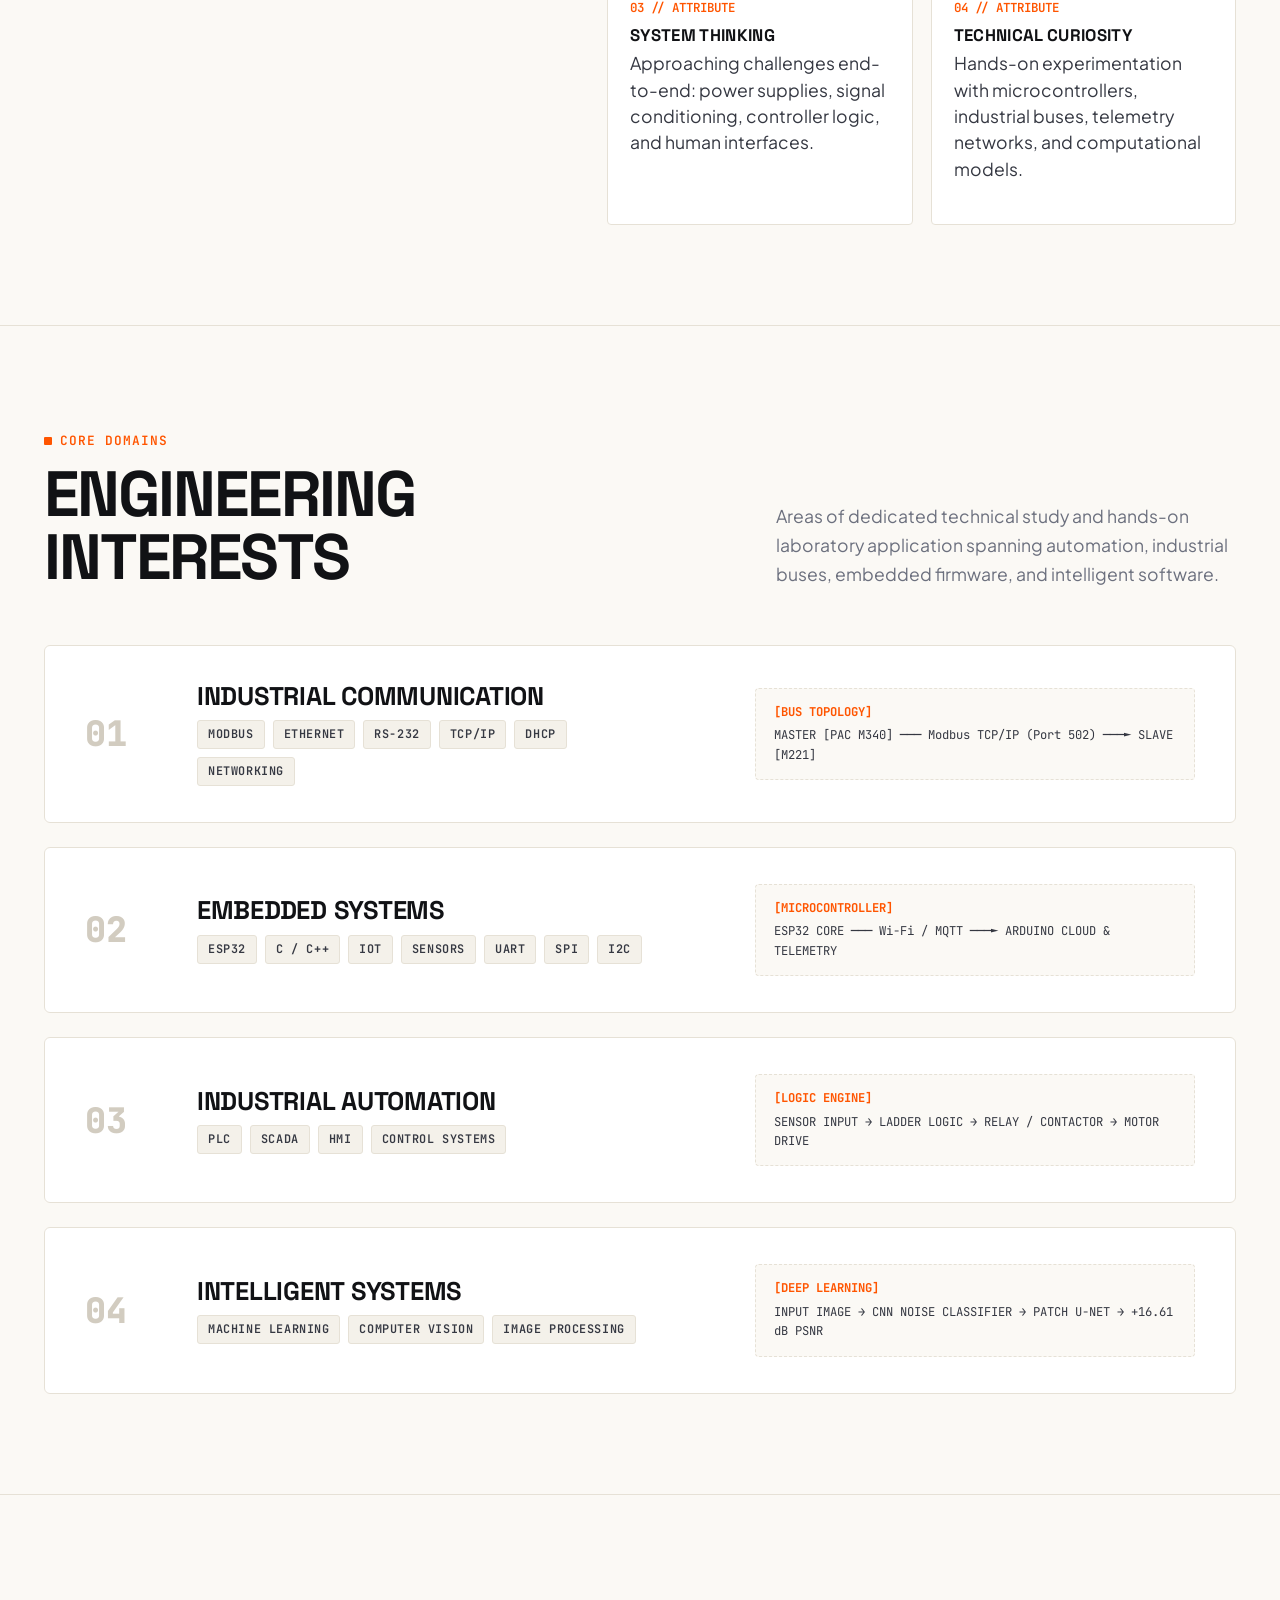
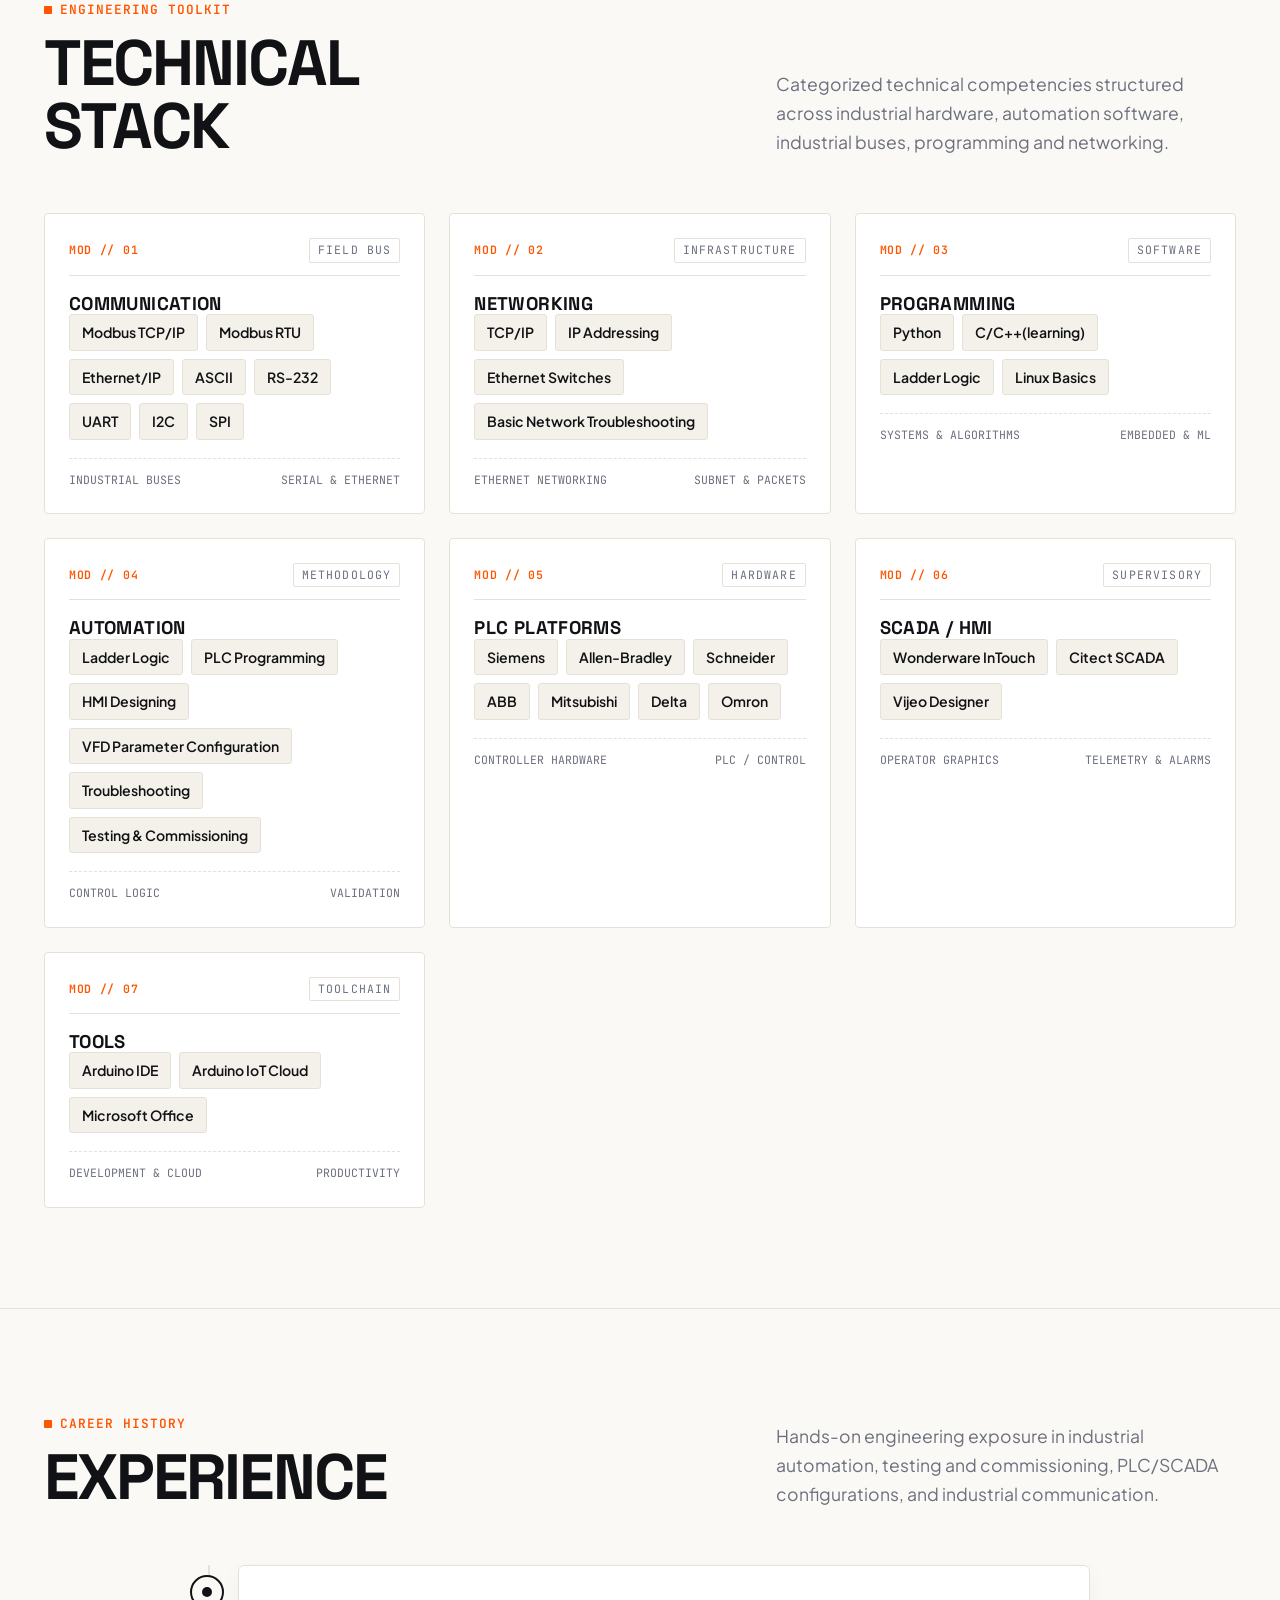
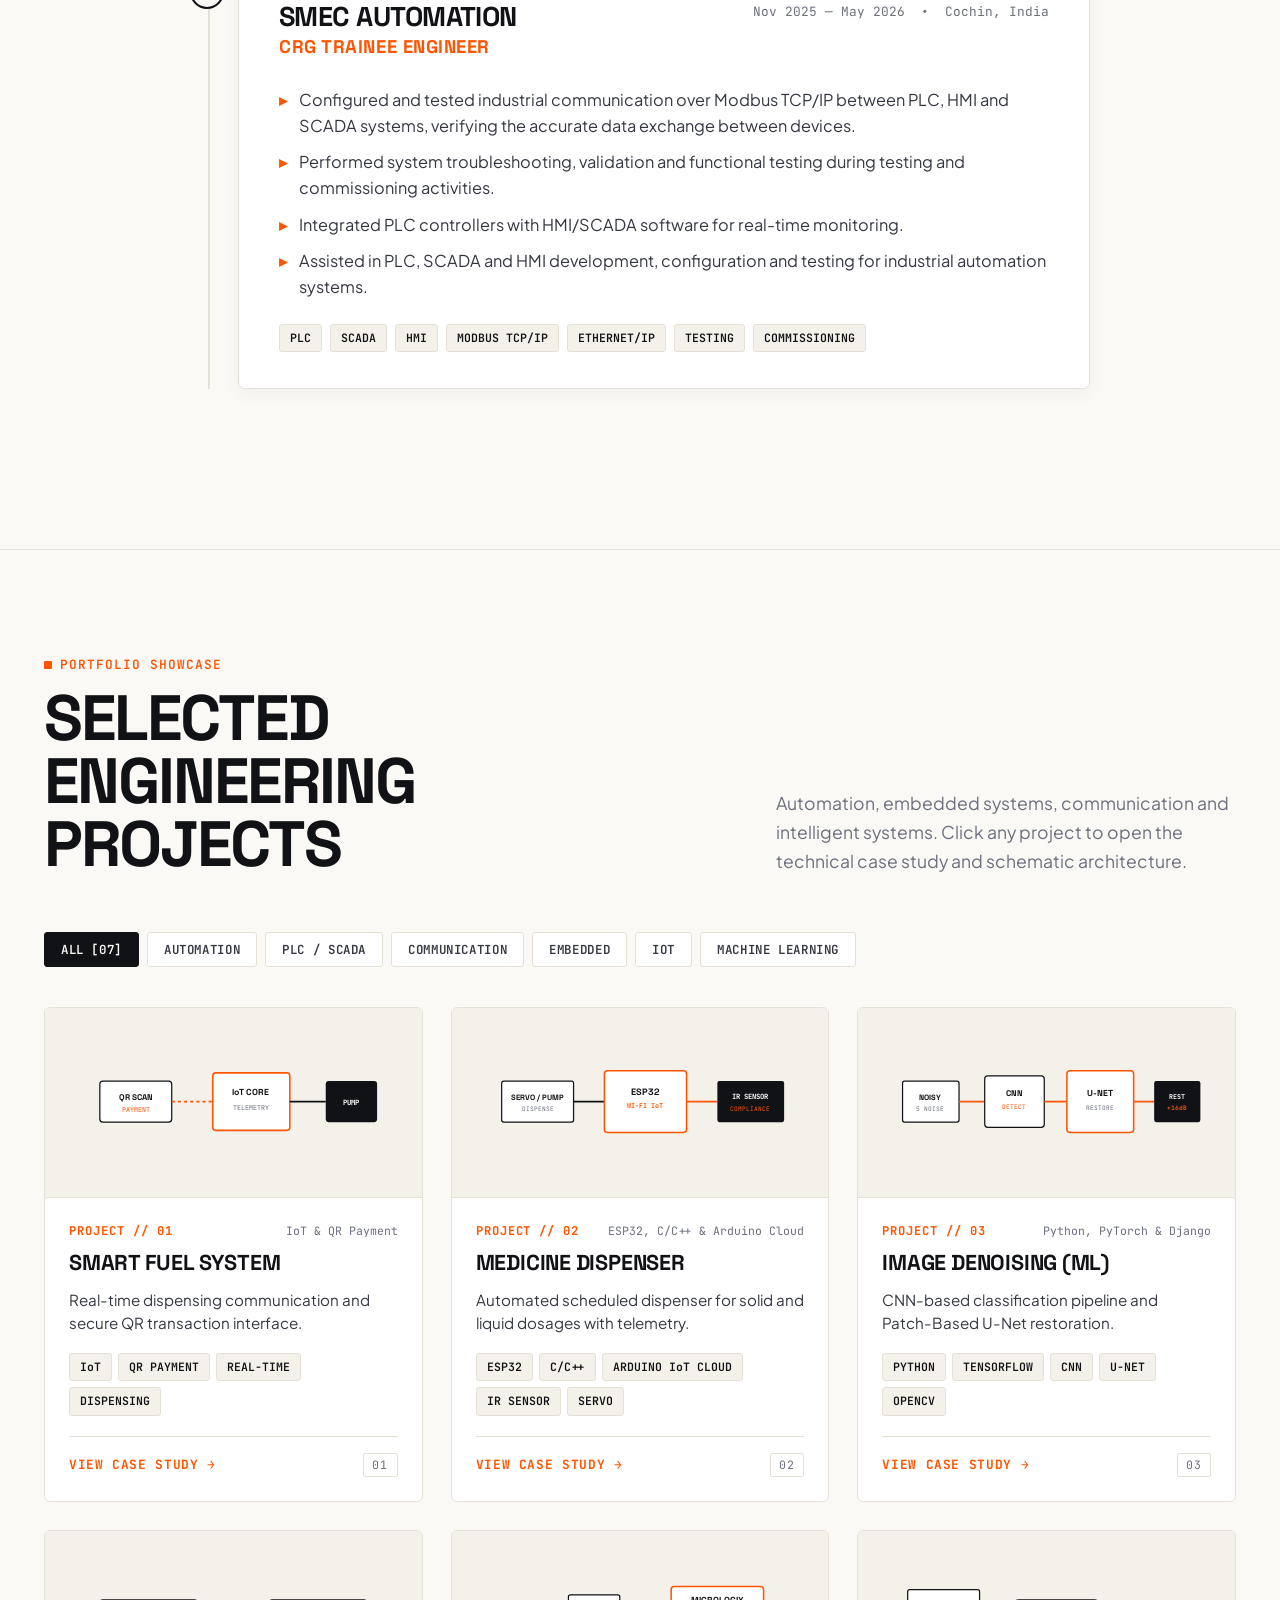
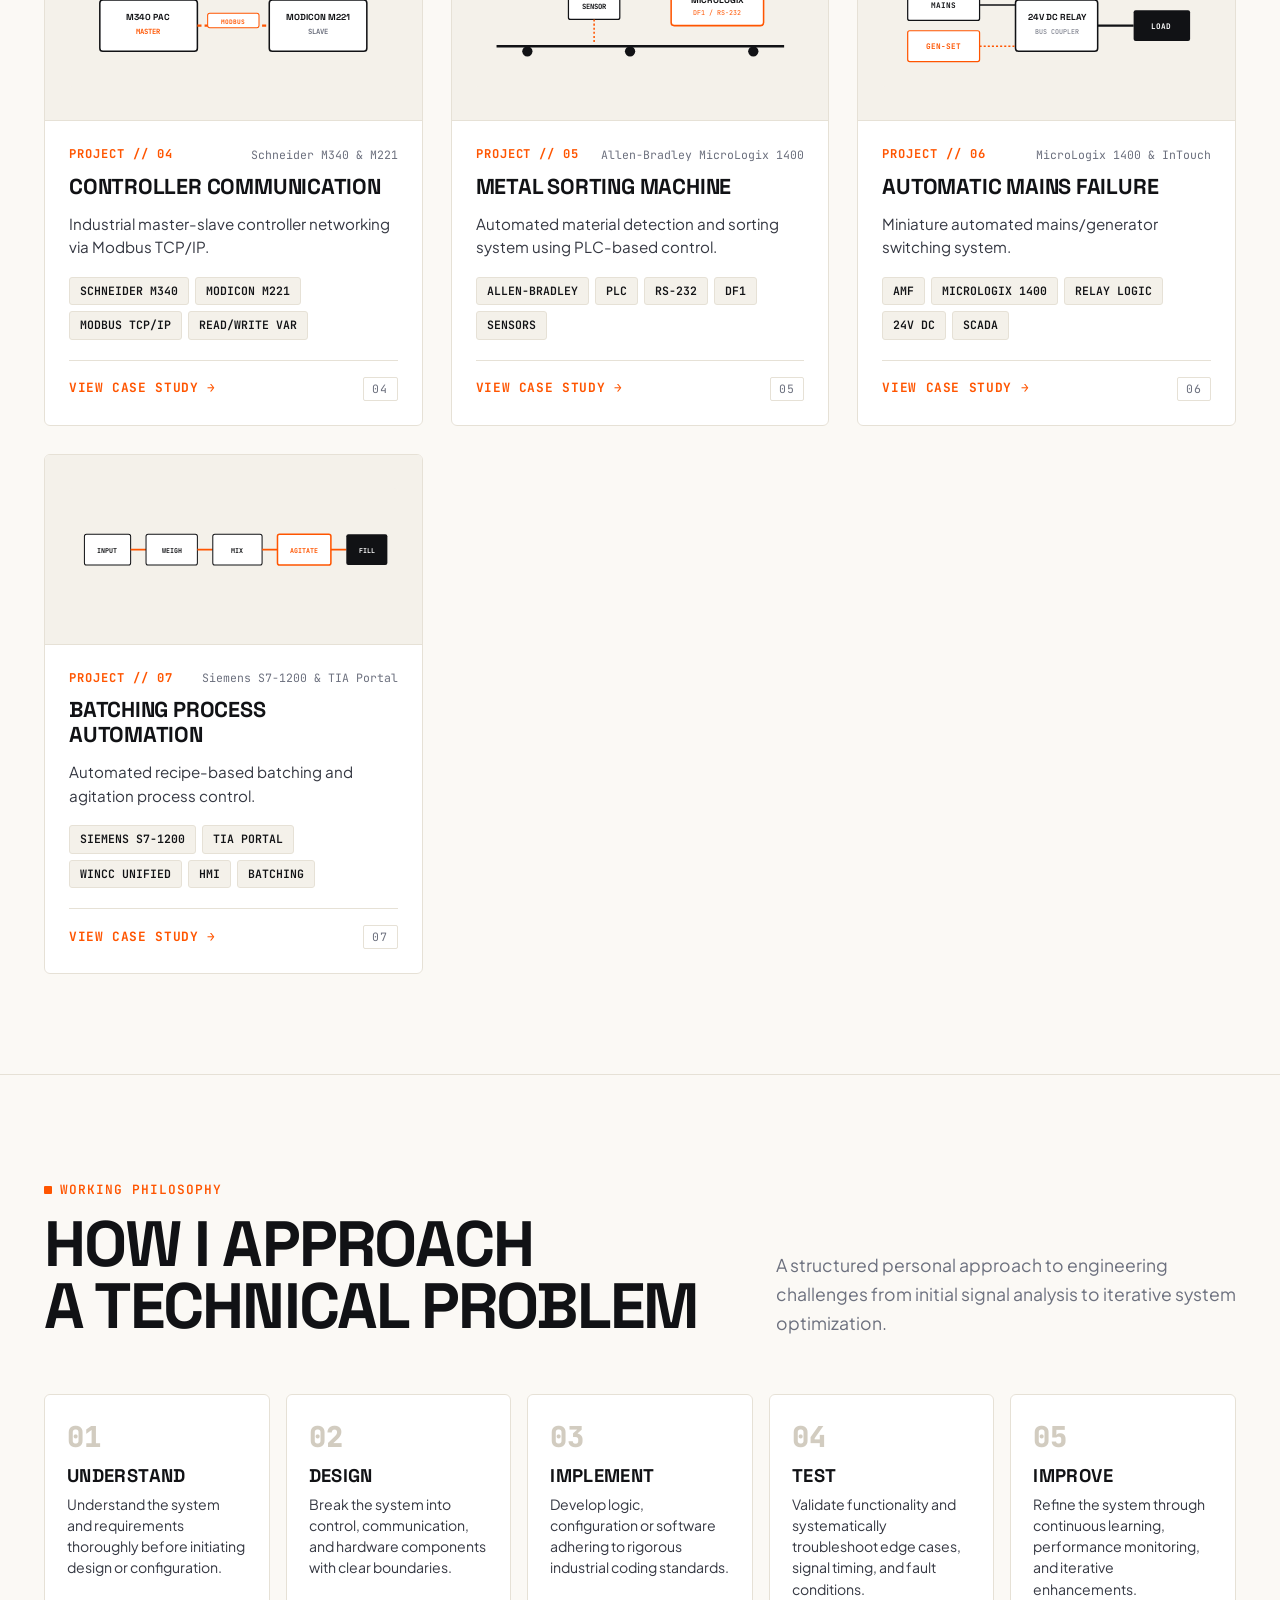
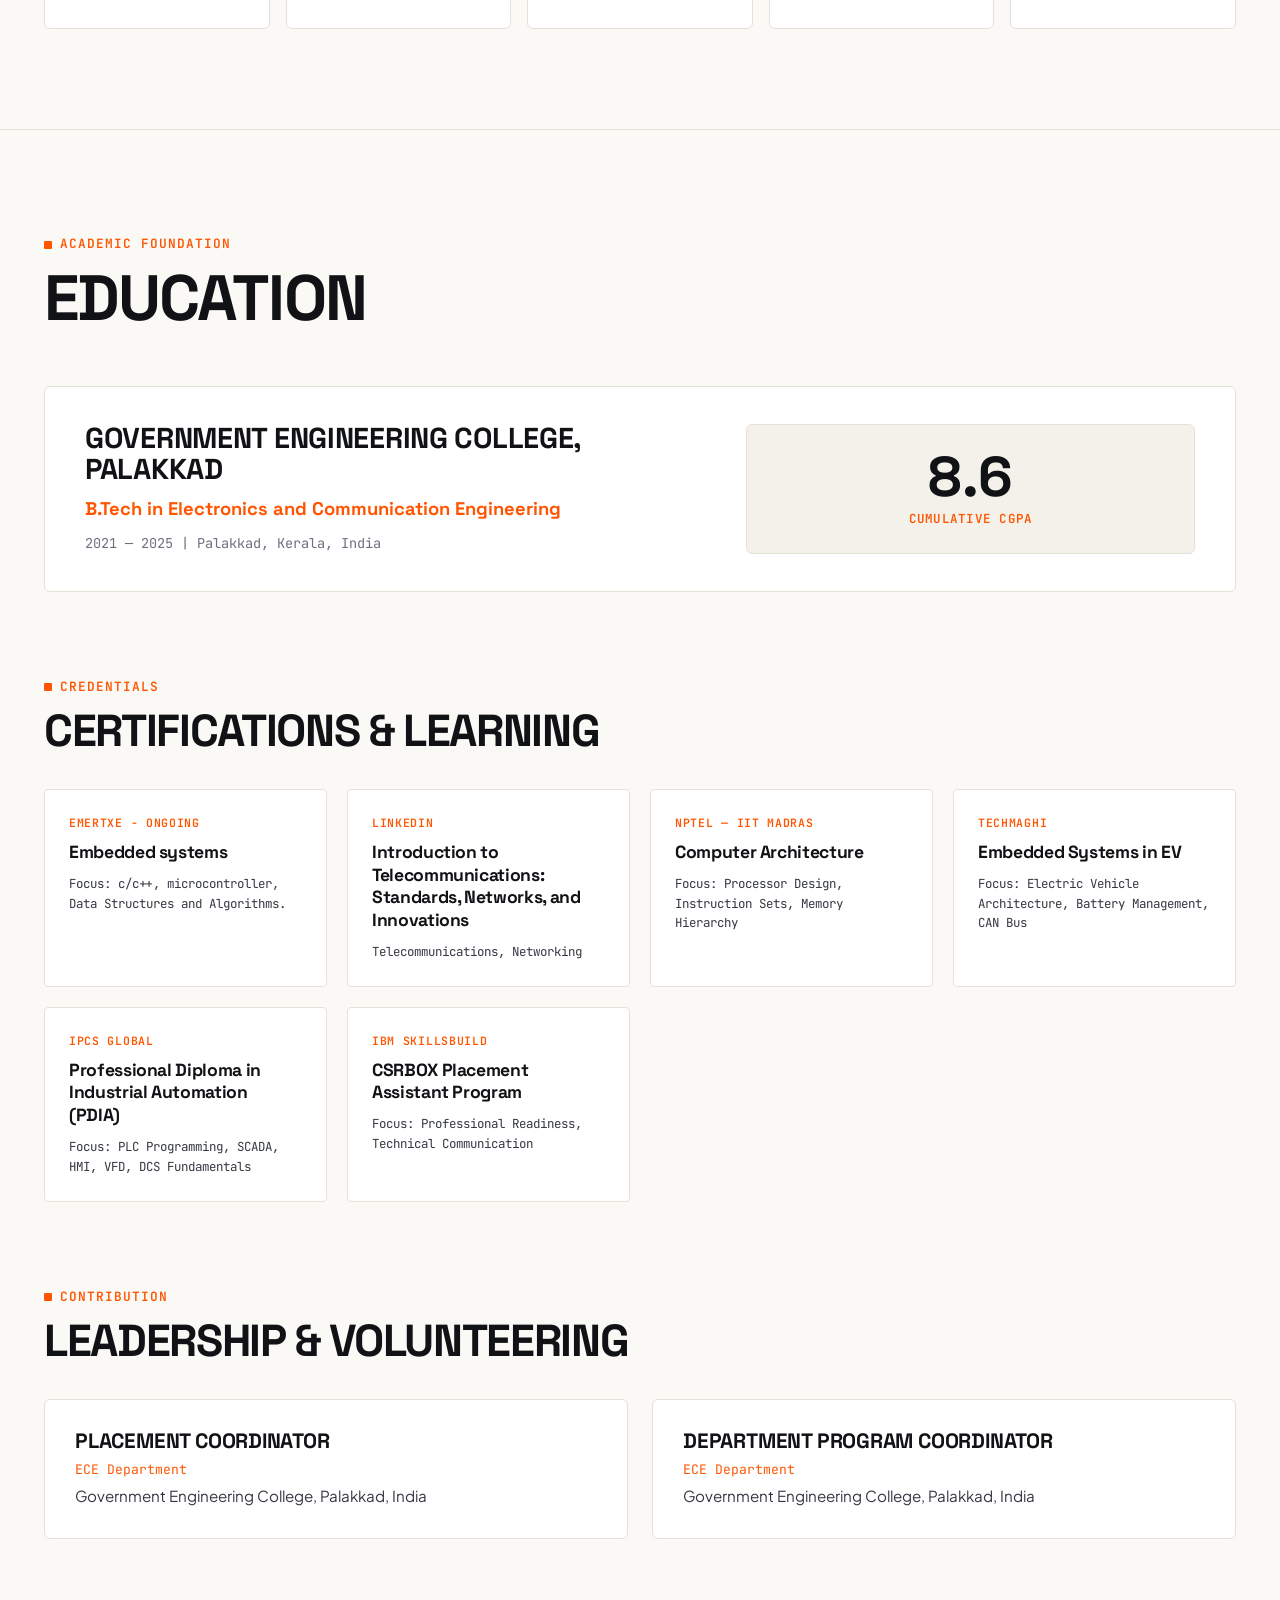
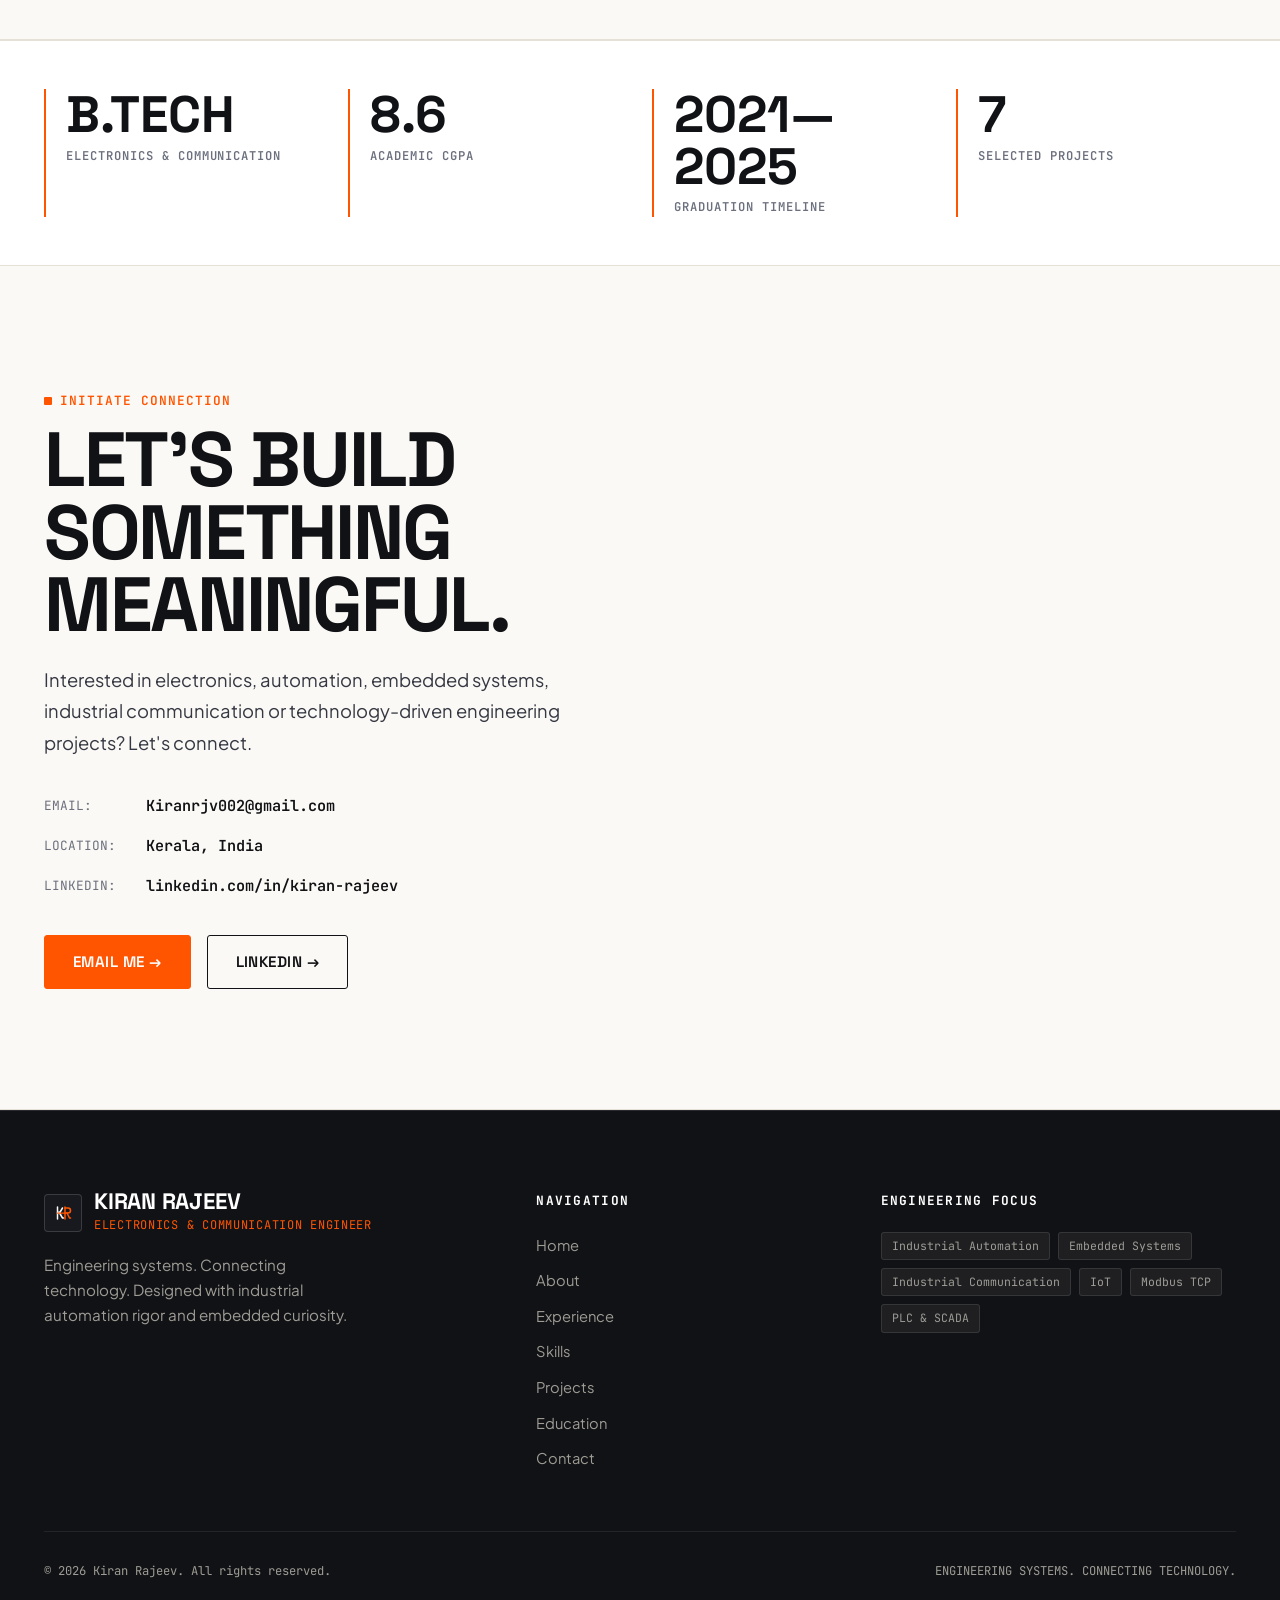
==== commit ac581d32: "Update portfolio and resume" ====
--- a/index.html
+++ b/index.html
@@ -490,7 +490,7 @@
             <h3 class="module-category">PROGRAMMING</h3>
             <div class="module-pills">
               <span class="module-pill">Python</span>
-              <span class="module-pill">C/c++(learning)</span>
+              <span class="module-pill">C/C++(learning)</span>
               <span class="module-pill">Ladder Logic</span>
               <span class="module-pill">Linux Basics</span>
             </div>
@@ -865,7 +865,7 @@
               </div>
               <div class="project-card-footer">
                 <span class="view-case-study">VIEW CASE STUDY →</span>
-                <span class="coord-badge">04</span>
+                <span class="coord-badge">05</span>
               </div>
             </div>
           </article>
@@ -909,7 +909,7 @@
               </div>
               <div class="project-card-footer">
                 <span class="view-case-study">VIEW CASE STUDY →</span>
-                <span class="coord-badge">05</span>
+                <span class="coord-badge">06</span>
               </div>
             </div>
           </article>
@@ -956,7 +956,7 @@
               </div>
               <div class="project-card-footer">
                 <span class="view-case-study">VIEW CASE STUDY →</span>
-                <span class="coord-badge">06</span>
+                <span class="coord-badge">07</span>
               </div>
             </div>
           </article>
